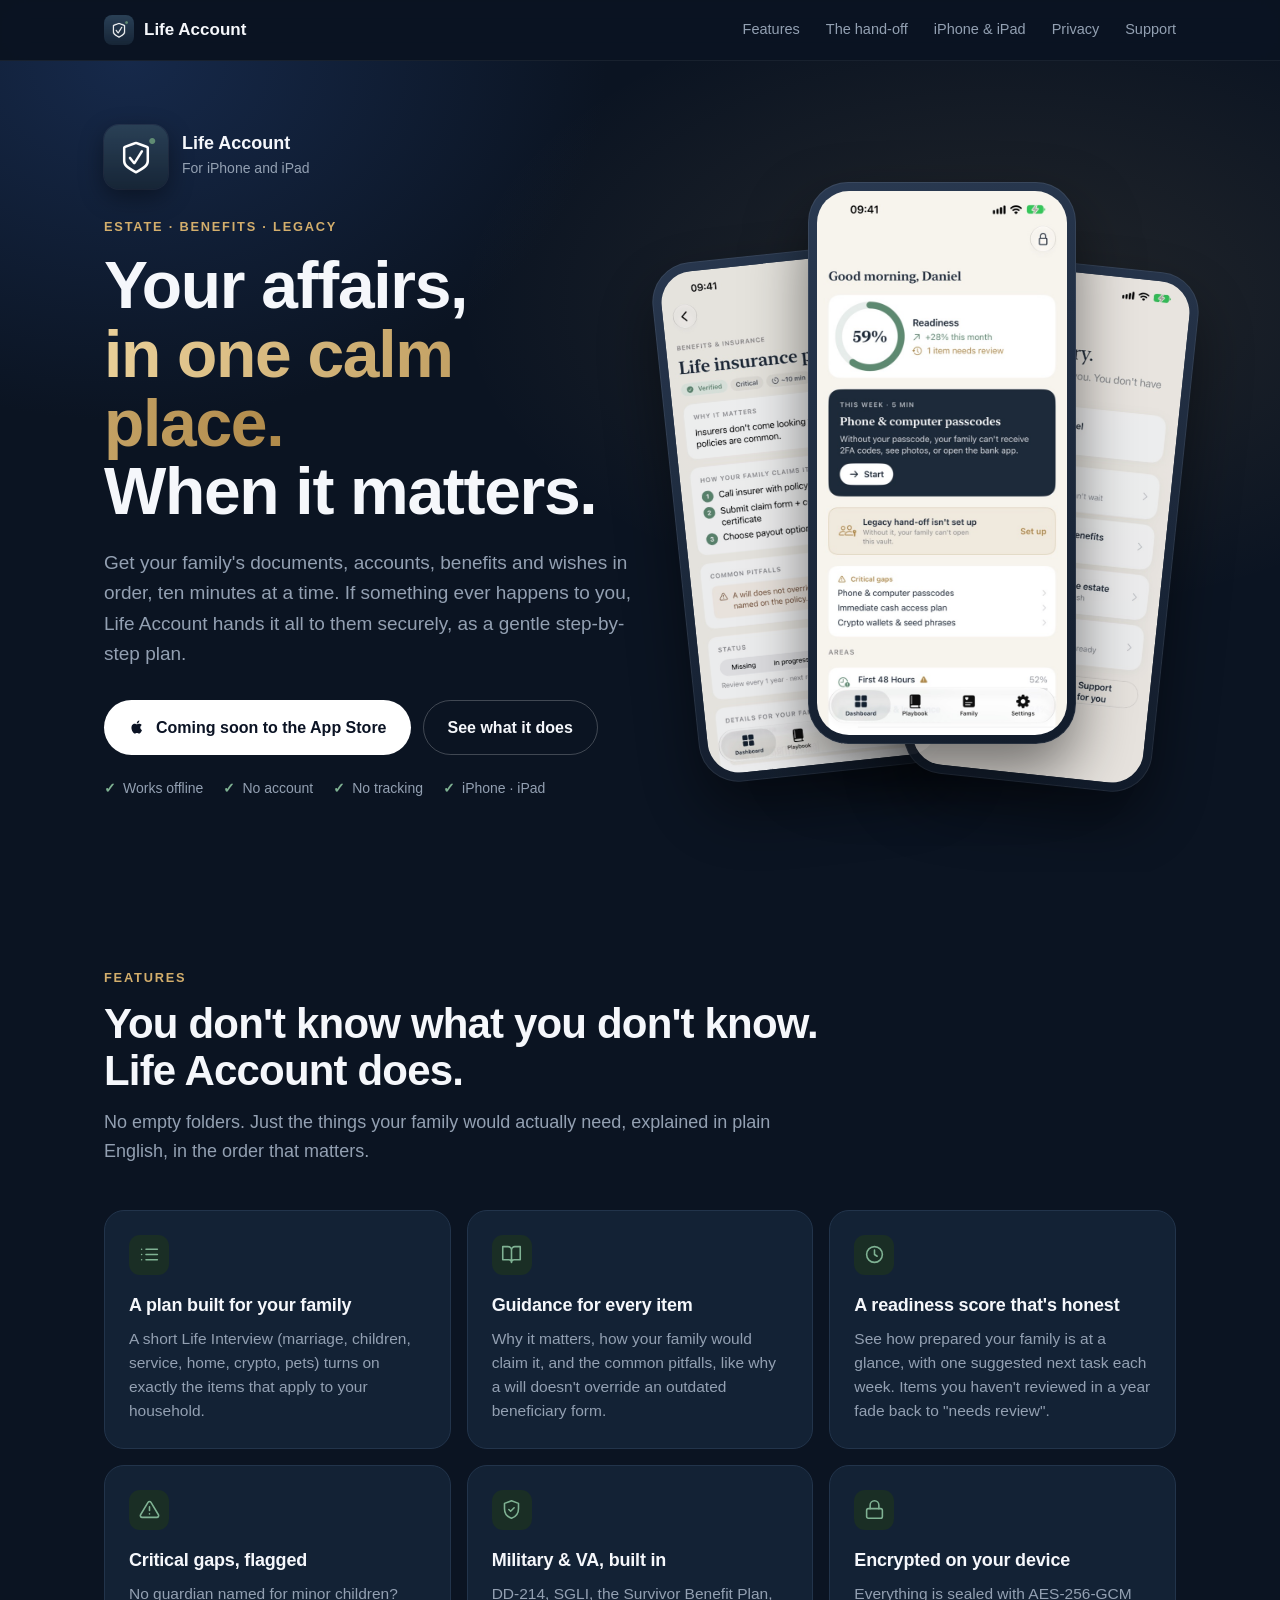
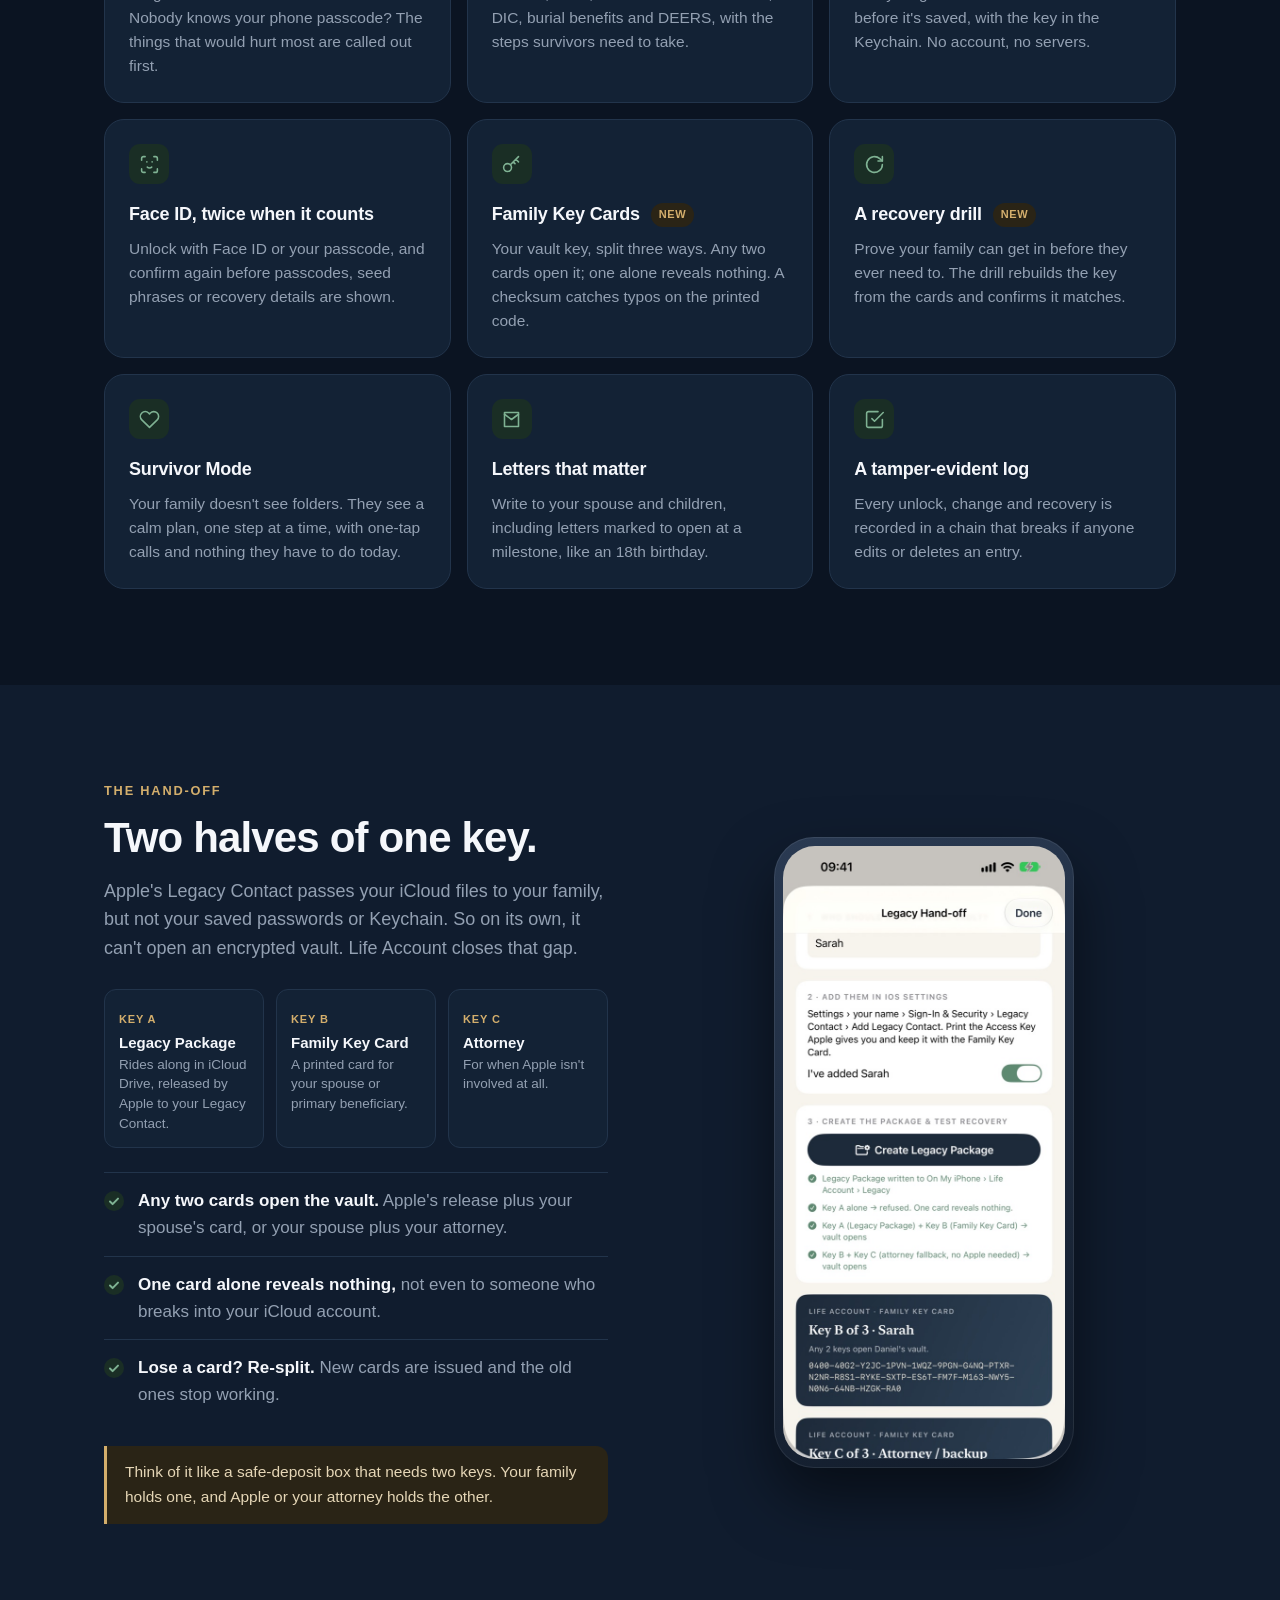
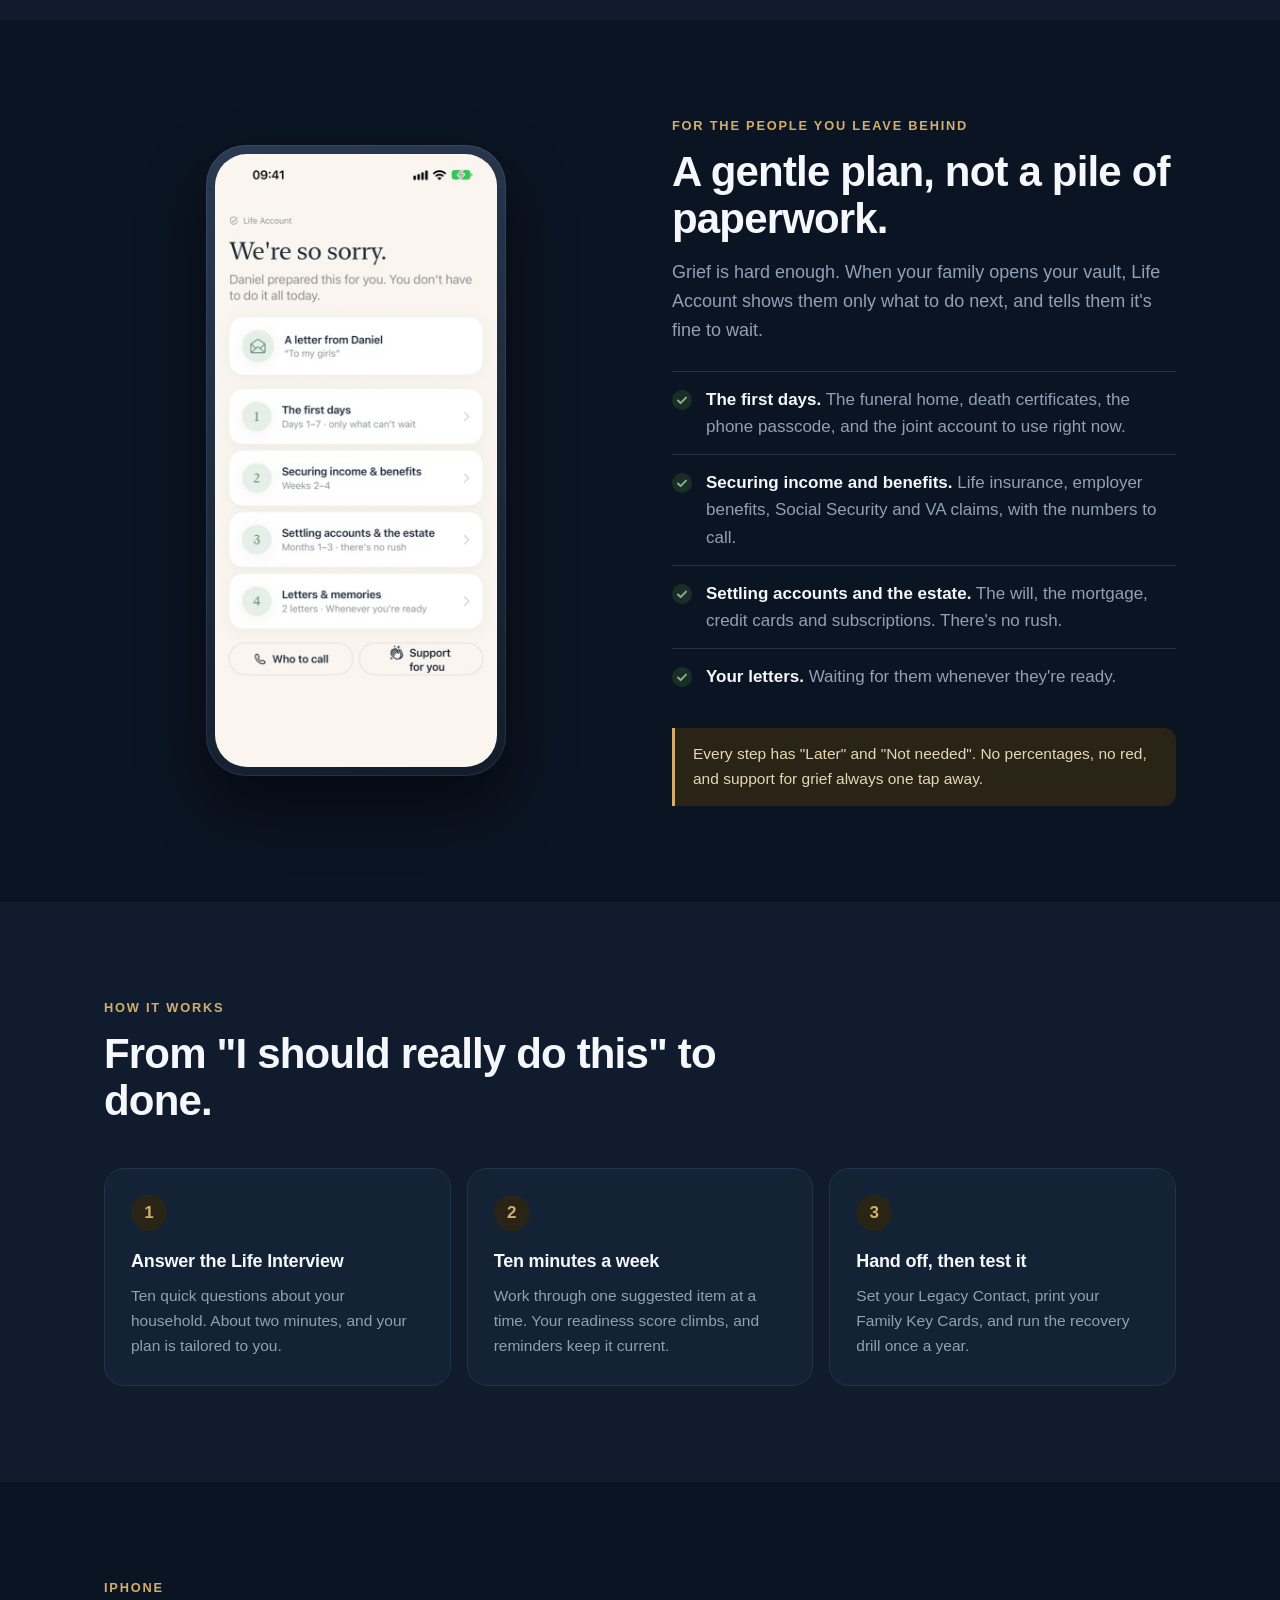
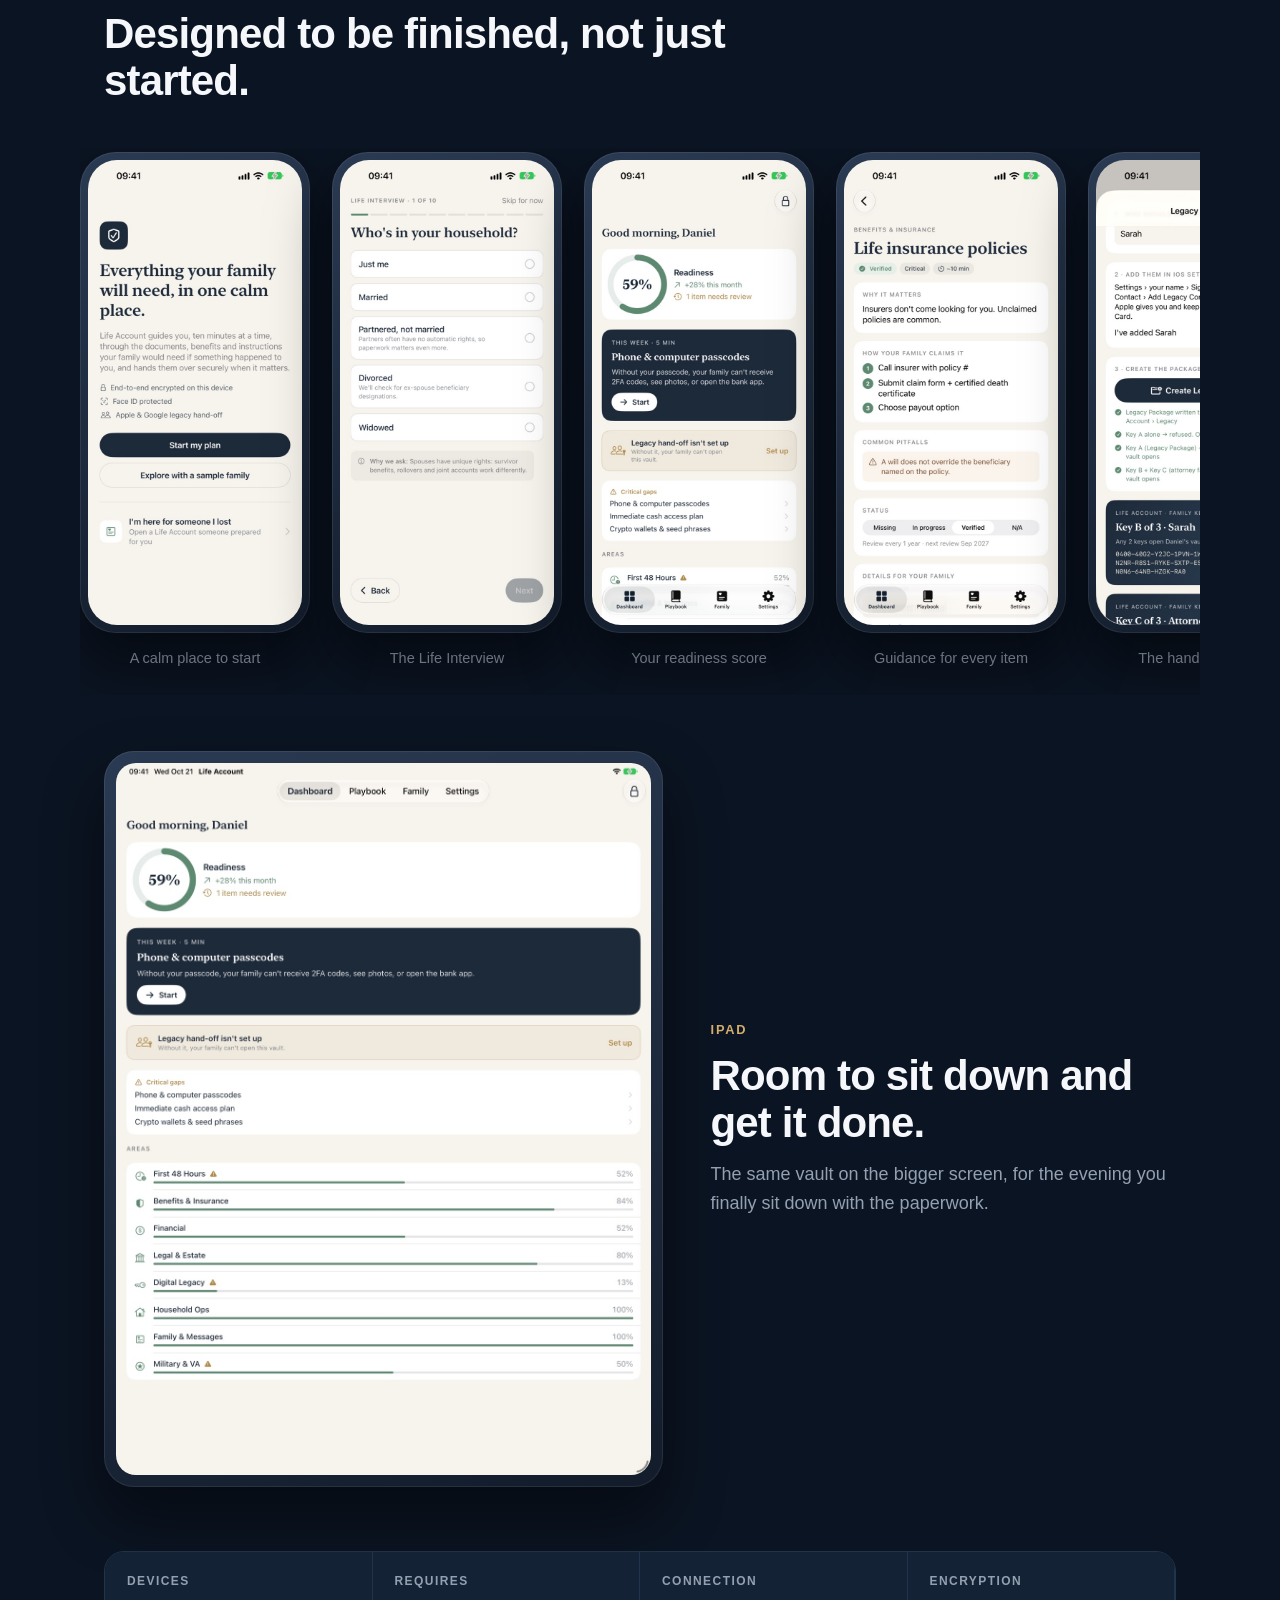
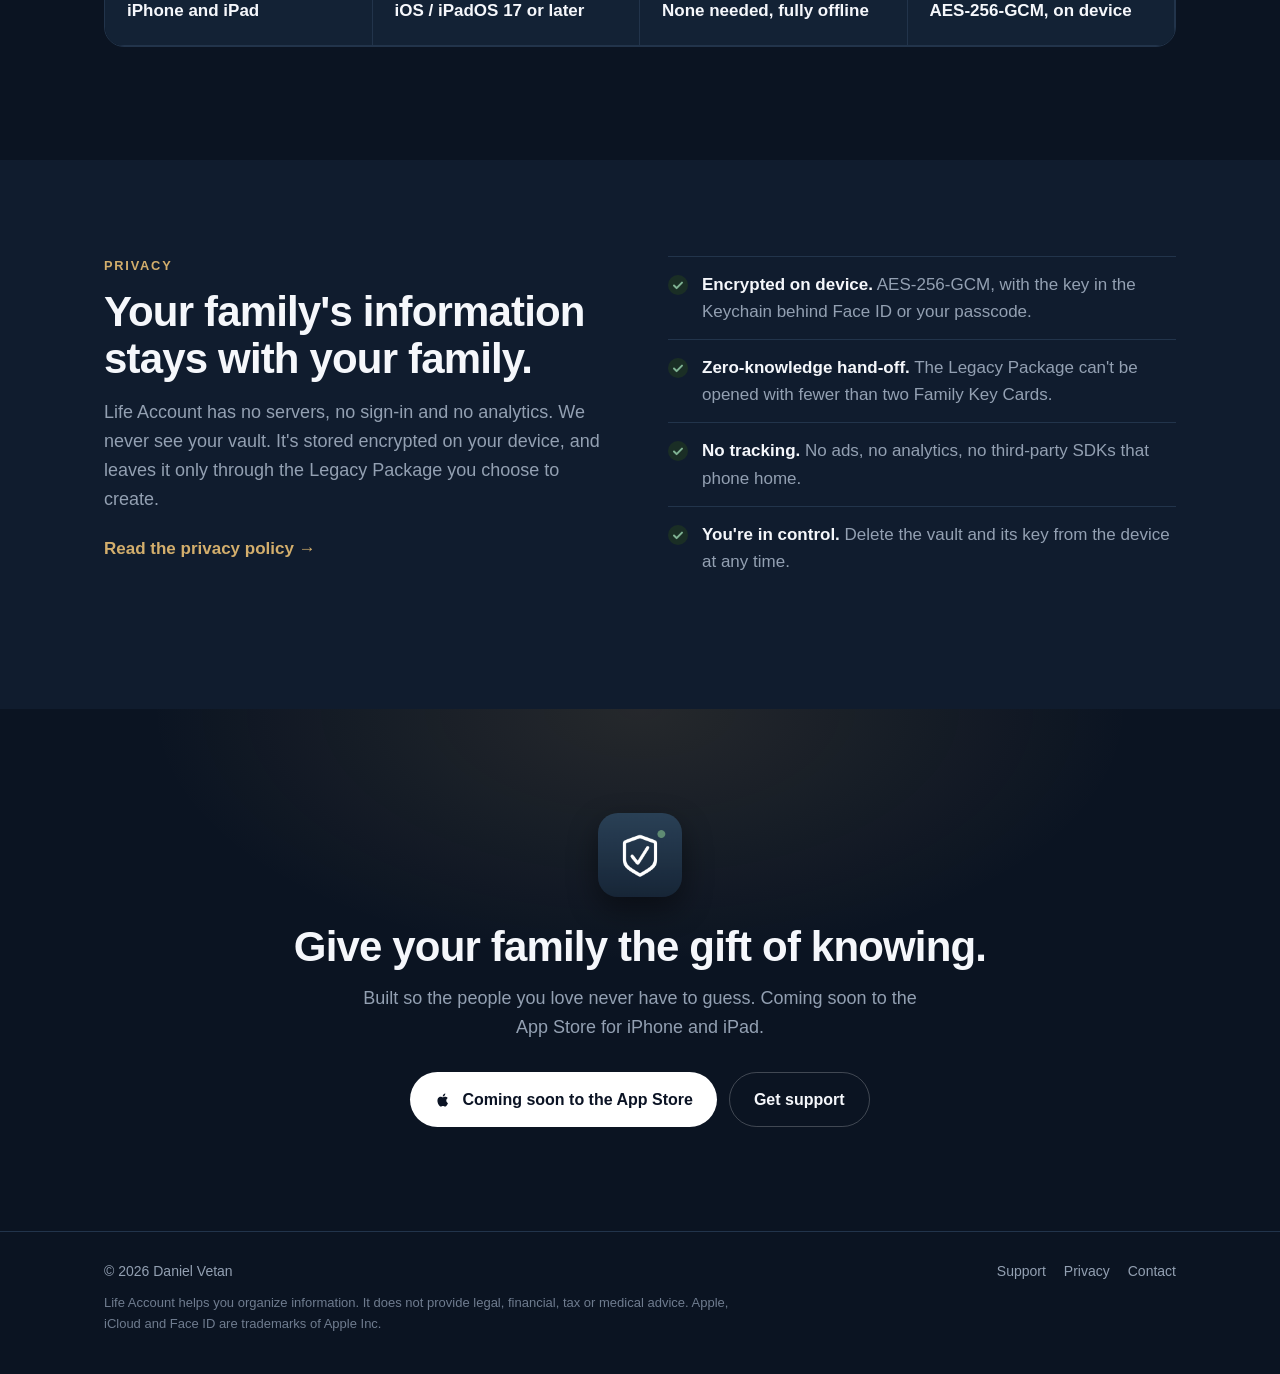
==== marketing.html @ 5db92370 "Add marketing page Co-Authored-By: Claude Opus 5.5 <noreply@anthropic.com>" ====
<!doctype html>
<html lang="en">
<head>
<meta charset="utf-8">
<meta name="viewport" content="width=device-width, initial-scale=1, viewport-fit=cover">
<title>Life Account — Everything your family will need, in one calm place</title>
<meta name="description" content="An encrypted family vault and guided planner for iPhone and iPad. Get your affairs in order ten minutes at a time, and hand them to your family securely if they ever need them.">
<meta property="og:title" content="Life Account — Everything your family will need, in one calm place">
<meta property="og:description" content="An encrypted family vault and guided planner. No account, no servers, no tracking.">
<meta property="og:image" content="https://danielvetan.github.io/life-account-site/images/icon-512.png">
<meta name="theme-color" content="#0b1422">
<link rel="icon" href="images/favicon.png">
<link rel="apple-touch-icon" href="images/apple-touch-icon.png">
<style>
:root {
  --bg: #0b1422; --bg-2: #101c2e; --card: #132235; --card-2: #182a40; --line: #22344b;
  --text: #dfe5ee; --muted: #93a0b2; --white: #f5f7fb;
  --brass: #d3ae6c; --brass-2: #b08a4a; --brass-wash: #2a2416;
  --sage: #7fb293; --sage-wash: #1a2e25;
  --radius: 20px; --radius-sm: 12px; --max: 1120px;
  --display: -apple-system, BlinkMacSystemFont, "SF Pro Display", "Segoe UI", Roboto, sans-serif;
  --body: -apple-system, BlinkMacSystemFont, "SF Pro Text", "Segoe UI", Roboto, sans-serif;
  --serif: "New York", "Iowan Old Style", Georgia, serif;
  color-scheme: dark;
}
* { box-sizing: border-box; }
html { scroll-behavior: smooth; scroll-padding-top: 72px; }
body { margin: 0; background: var(--bg); color: var(--text); font: 17px/1.6 var(--body); -webkit-font-smoothing: antialiased; }
img { display: block; max-width: 100%; }
a { color: inherit; }
.wrap { max-width: var(--max); margin: 0 auto; padding: 0 24px; }
h1, h2, h3 { font-family: var(--display); color: var(--white); margin: 0; letter-spacing: -0.02em; }
h2 { font-size: clamp(30px, 4.2vw, 42px); line-height: 1.12; font-weight: 720; }
h3 { font-size: 18px; font-weight: 650; letter-spacing: -0.01em; }
p { margin: 0; }
.eyebrow { font-size: 12.8px; font-weight: 650; letter-spacing: .14em; text-transform: uppercase; color: var(--brass); }
.accent { background: linear-gradient(90deg, #e9cf98, var(--brass-2)); -webkit-background-clip: text; background-clip: text; color: transparent; }
.lede { font-size: 19px; color: var(--muted); max-width: 560px; }
.badge { display: inline-block; font-size: 11px; font-weight: 700; letter-spacing: .06em; padding: 3px 8px; border-radius: 999px; background: var(--brass-wash); color: var(--brass); vertical-align: 2px; margin-left: 6px; }

/* Nav */
nav.top { position: sticky; top: 0; z-index: 20; background: rgba(11, 20, 34, .82); backdrop-filter: saturate(160%) blur(14px); -webkit-backdrop-filter: saturate(160%) blur(14px); border-bottom: 1px solid rgba(255,255,255,.06); }
nav.top .wrap { display: flex; align-items: center; justify-content: space-between; height: 60px; }
.brand { display: flex; align-items: center; gap: 10px; text-decoration: none; color: var(--white); font: 650 17px var(--display); }
.brand img { width: 30px; height: 30px; border-radius: 8px; }
.links { display: flex; gap: 26px; font-size: 14.5px; }
.links a { text-decoration: none; color: var(--muted); }
.links a:hover { color: var(--white); }
@media (max-width: 760px) { .links { display: none; } }

/* Hero */
.hero { position: relative; overflow: hidden; background: radial-gradient(900px 520px at 78% 30%, rgba(211,174,108,.12), transparent 60%), radial-gradient(800px 600px at 10% 0%, #16294a 0%, transparent 60%), var(--bg); }
.hero .wrap { display: grid; grid-template-columns: 1.05fr 1fr; gap: 24px; align-items: center; padding-top: 64px; padding-bottom: 72px; }
.appcard { display: flex; align-items: center; gap: 14px; margin-bottom: 28px; }
.appcard img { width: 64px; height: 64px; border-radius: 15px; box-shadow: 0 8px 24px rgba(0,0,0,.4), 0 0 0 1px rgba(255,255,255,.08); }
.appcard strong { display: block; color: var(--white); font: 650 18px var(--display); }
.appcard span { color: var(--muted); font-size: 14px; }
.hero h1 { font-size: clamp(42px, 6.4vw, 66px); line-height: 1.04; font-weight: 750; margin: 14px 0 22px; }
.hero .lede { margin-bottom: 30px; }
.ctas { display: flex; gap: 12px; flex-wrap: wrap; }
.btn { display: inline-flex; align-items: center; gap: 10px; padding: 14px 24px; border-radius: 999px; font-weight: 620; font-size: 16px; text-decoration: none; transition: transform .15s, background .2s; }
.btn:active { transform: scale(.98); }
.btn-primary { background: #fff; color: #0b1324; }
.btn-ghost { border: 1px solid rgba(255,255,255,.22); color: var(--white); }
.btn-ghost:hover { background: rgba(255,255,255,.06); }
.btn svg { width: 18px; height: 18px; }
.chips { display: flex; flex-wrap: wrap; gap: 8px 20px; margin-top: 22px; font-size: 14px; color: var(--muted); }
.chips span::before { content: "✓"; color: var(--sage); margin-right: 7px; font-weight: 700; }

/* Phones */
.phones { position: relative; height: 560px; }
.phone { position: absolute; width: 250px; border-radius: 40px; padding: 9px; background: linear-gradient(160deg, #2a3a52, #121c2b); box-shadow: 0 30px 60px rgba(0,0,0,.5), inset 0 0 0 1px rgba(255,255,255,.08); }
.phone img { border-radius: 32px; width: 100%; }
.phone.p1 { left: 2%; top: 70px; transform: rotate(-6deg); opacity: .92; }
.phone.p2 { left: 28%; top: 0; z-index: 2; width: 268px; }
.phone.p3 { right: 0; top: 80px; transform: rotate(6deg); opacity: .92; }
@media (max-width: 900px) {
  .hero .wrap { grid-template-columns: 1fr; padding-top: 40px; }
  .phones { height: 470px; margin-top: 8px; }
  .phone { width: 200px; } .phone.p2 { width: 220px; left: calc(50% - 110px); }
  .phone.p1 { left: calc(50% - 250px); } .phone.p3 { right: calc(50% - 250px); }
}
@media (max-width: 520px) { .phone.p1, .phone.p3 { display: none; } .phones { height: 480px; } }

/* Sections */
section.block { padding: 96px 0; }
section.alt { background: var(--bg-2); }
.head { max-width: 720px; margin-bottom: 44px; }
.head h2 { margin: 12px 0 14px; }
.head p { color: var(--muted); font-size: 18px; }

.grid { display: grid; grid-template-columns: repeat(3, 1fr); gap: 16px; }
@media (max-width: 900px) { .grid { grid-template-columns: repeat(2, 1fr); } }
@media (max-width: 600px) { .grid { grid-template-columns: 1fr; } }
.card { background: var(--card); border: 1px solid var(--line); border-radius: var(--radius); padding: 24px; }
.card .ico { width: 40px; height: 40px; border-radius: 11px; display: grid; place-items: center; background: var(--sage-wash); color: var(--sage); margin-bottom: 16px; }
.card .ico svg { width: 21px; height: 21px; }
.card h3 { margin-bottom: 8px; }
.card p { color: var(--muted); font-size: 15.5px; line-height: 1.55; }

/* Split feature */
.split { display: grid; grid-template-columns: 1fr 1fr; gap: 64px; align-items: center; }
.split.rev .visual { order: -1; }
@media (max-width: 900px) { .split { grid-template-columns: 1fr; gap: 40px; } .split.rev .visual { order: 0; } }
.split h2 { margin: 12px 0 16px; }
.split > div > p.lead { color: var(--muted); font-size: 18px; margin-bottom: 26px; }
.points { list-style: none; padding: 0; margin: 0 0 24px; }
.points li { padding: 14px 0 14px 34px; border-top: 1px solid var(--line); position: relative; color: var(--muted); }
.points li::before { content: ""; position: absolute; left: 0; top: 18px; width: 20px; height: 20px; border-radius: 50%; background: var(--sage-wash) url("data:image/svg+xml,%3Csvg xmlns='http://www.w3.org/2000/svg' viewBox='0 0 20 20'%3E%3Cpath d='M6 10.5l2.6 2.6L14 7.6' fill='none' stroke='%237fb293' stroke-width='2' stroke-linecap='round' stroke-linejoin='round'/%3E%3C/svg%3E") center/20px no-repeat; }
.points strong { color: var(--white); font-weight: 600; }
.note { border-left: 3px solid var(--brass); background: var(--brass-wash); padding: 14px 18px; border-radius: 0 var(--radius-sm) var(--radius-sm) 0; font-size: 15.5px; color: #e5d6b6; }
.visual { display: flex; justify-content: center; }
.visual .phone { position: relative; width: 300px; transform: none; opacity: 1; }

/* Keys diagram */
.keys { display: grid; grid-template-columns: repeat(3, 1fr); gap: 12px; margin: 0 0 24px; }
@media (max-width: 520px) { .keys { grid-template-columns: 1fr; } }
.key { background: var(--card); border: 1px solid var(--line); border-radius: var(--radius-sm); padding: 14px; }
.key b { display: block; color: var(--white); font: 650 15px var(--display); margin-bottom: 4px; }
.key span { color: var(--muted); font-size: 13.5px; line-height: 1.45; display: block; }
.key .tag { display: inline-block; font-size: 11px; font-weight: 700; letter-spacing: .08em; color: var(--brass); margin-bottom: 6px; }

/* Steps */
.steps { display: grid; grid-template-columns: repeat(3, 1fr); gap: 16px; counter-reset: s; }
@media (max-width: 800px) { .steps { grid-template-columns: 1fr; } }
.step { counter-increment: s; background: var(--card); border: 1px solid var(--line); border-radius: var(--radius); padding: 26px; }
.step::before { content: counter(s); display: grid; place-items: center; width: 36px; height: 36px; border-radius: 50%; background: var(--brass-wash); color: var(--brass); font: 700 17px var(--display); margin-bottom: 16px; }
.step p { color: var(--muted); font-size: 15.5px; margin-top: 8px; }

/* Gallery */
.gallery { display: flex; gap: 22px; overflow-x: auto; padding: 4px 24px 24px; scroll-snap-type: x mandatory; max-width: var(--max); margin: 0 auto; }
.gallery figure { margin: 0; flex: 0 0 230px; scroll-snap-align: start; }
.gallery .phone { position: relative; width: 100%; transform: none; opacity: 1; border-radius: 36px; padding: 8px; }
.gallery .phone img { border-radius: 29px; }
.gallery figcaption { text-align: center; margin-top: 14px; font-size: 14.5px; color: var(--muted); }
.ipad { margin-top: 56px; display: grid; grid-template-columns: 1.2fr 1fr; gap: 48px; align-items: center; }
@media (max-width: 900px) { .ipad { grid-template-columns: 1fr; } }
.tablet { border-radius: 30px; padding: 12px; background: linear-gradient(160deg, #2a3a52, #121c2b); box-shadow: 0 30px 60px rgba(0,0,0,.45), inset 0 0 0 1px rgba(255,255,255,.08); }
.tablet img { border-radius: 20px; }

/* Specs */
.specs { display: grid; grid-template-columns: repeat(4, 1fr); border: 1px solid var(--line); border-radius: var(--radius); overflow: hidden; margin-top: 64px; }
@media (max-width: 800px) { .specs { grid-template-columns: 1fr 1fr; } }
.specs div { padding: 20px 22px; background: var(--card); border-right: 1px solid var(--line); border-bottom: 1px solid var(--line); }
.specs dt { font-size: 12px; font-weight: 650; letter-spacing: .12em; text-transform: uppercase; color: var(--muted); margin-bottom: 6px; }
.specs dd { margin: 0; color: var(--white); font-weight: 560; }

/* Privacy */
.privacy { display: grid; grid-template-columns: 1fr 1fr; gap: 56px; align-items: start; }
@media (max-width: 900px) { .privacy { grid-template-columns: 1fr; gap: 28px; } }
.privacy .points li { color: var(--muted); }
.textlink { color: var(--brass); text-decoration: none; font-weight: 600; }
.textlink:hover { text-decoration: underline; }

/* Final CTA */
.final { text-align: center; padding: 104px 0; background: radial-gradient(700px 360px at 50% 0%, rgba(211,174,108,.13), transparent 70%), var(--bg); }
.final img { width: 84px; height: 84px; border-radius: 20px; margin: 0 auto 26px; box-shadow: 0 12px 30px rgba(0,0,0,.45); }
.final h2 { margin-bottom: 14px; }
.final p { color: var(--muted); font-size: 18px; max-width: 560px; margin: 0 auto 30px; }
.final .ctas { justify-content: center; }
footer { border-top: 1px solid var(--line); padding: 28px 0 40px; color: var(--muted); font-size: 14px; }
footer .wrap { display: flex; justify-content: space-between; gap: 16px; flex-wrap: wrap; }
footer a { color: var(--muted); text-decoration: none; margin-left: 18px; }
footer a:hover { color: var(--white); }
.disclaimer { font-size: 13px; color: #6f7c8f; margin-top: 10px; max-width: 640px; }
</style>
</head>
<body>

<nav class="top" aria-label="Main">
  <div class="wrap">
    <a class="brand" href="#top"><img src="images/apple-touch-icon.png" alt="">Life Account</a>
    <div class="links">
      <a href="#features">Features</a>
      <a href="#handoff">The hand-off</a>
      <a href="#screens">iPhone &amp; iPad</a>
      <a href="#privacy">Privacy</a>
      <a href="index.html">Support</a>
    </div>
  </div>
</nav>

<header class="hero" id="top">
  <div class="wrap">
    <div>
      <div class="appcard">
        <img src="images/icon-512.png" alt="Life Account app icon">
        <div><strong>Life Account</strong><span>For iPhone and iPad</span></div>
      </div>
      <div class="eyebrow">Estate · Benefits · Legacy</div>
      <h1>Your affairs,<br><span class="accent">in one calm place.</span><br>When it matters.</h1>
      <p class="lede">Get your family's documents, accounts, benefits and wishes in order, ten minutes at a time. If something ever happens to you, Life Account hands it all to them securely, as a gentle step-by-step plan.</p>
      <div class="ctas">
        <a class="btn btn-primary" href="#final"><svg viewBox="0 0 24 24" fill="currentColor" aria-hidden="true"><path d="M16.37 12.6c-.02-2.2 1.8-3.26 1.88-3.31-1.03-1.5-2.62-1.7-3.18-1.73-1.35-.14-2.64.8-3.33.8-.69 0-1.74-.78-2.87-.76-1.47.02-2.83.86-3.59 2.18-1.53 2.66-.39 6.6 1.1 8.75.73 1.05 1.6 2.24 2.73 2.2 1.1-.05 1.51-.71 2.84-.71 1.32 0 1.7.71 2.86.69 1.18-.02 1.93-1.07 2.65-2.13.83-1.22 1.18-2.4 1.2-2.46-.03-.01-2.3-.88-2.3-3.52zM14.2 6.13c.6-.73 1.01-1.75.9-2.76-.87.04-1.92.58-2.54 1.31-.56.65-1.05 1.68-.92 2.67.97.08 1.96-.49 2.56-1.22z"/></svg>Coming soon to the App Store</a>
        <a class="btn btn-ghost" href="#features">See what it does</a>
      </div>
      <div class="chips"><span>Works offline</span><span>No account</span><span>No tracking</span><span>iPhone · iPad</span></div>
    </div>
    <div class="phones" aria-hidden="true">
      <div class="phone p1"><img src="images/04-detail.jpg" alt=""></div>
      <div class="phone p2"><img src="images/03-dashboard.jpg" alt=""></div>
      <div class="phone p3"><img src="images/06-recovery.jpg" alt=""></div>
    </div>
  </div>
</header>

<section class="block" id="features">
  <div class="wrap">
    <div class="head">
      <div class="eyebrow">Features</div>
      <h2>You don't know what you don't know. Life Account does.</h2>
      <p>No empty folders. Just the things your family would actually need, explained in plain English, in the order that matters.</p>
    </div>
    <div class="grid">
      <div class="card"><div class="ico"><svg viewBox="0 0 24 24" fill="none" stroke="currentColor" stroke-width="1.8" stroke-linecap="round" stroke-linejoin="round"><path d="M8 6h13M8 12h13M8 18h13M3 6h.01M3 12h.01M3 18h.01"/></svg></div>
        <h3>A plan built for your family</h3><p>A short Life Interview (marriage, children, service, home, crypto, pets) turns on exactly the items that apply to your household.</p></div>
      <div class="card"><div class="ico"><svg viewBox="0 0 24 24" fill="none" stroke="currentColor" stroke-width="1.8" stroke-linecap="round" stroke-linejoin="round"><path d="M2 3h6a4 4 0 0 1 4 4v14a3 3 0 0 0-3-3H2zM22 3h-6a4 4 0 0 0-4 4v14a3 3 0 0 1 3-3h7z"/></svg></div>
        <h3>Guidance for every item</h3><p>Why it matters, how your family would claim it, and the common pitfalls, like why a will doesn't override an outdated beneficiary form.</p></div>
      <div class="card"><div class="ico"><svg viewBox="0 0 24 24" fill="none" stroke="currentColor" stroke-width="1.8" stroke-linecap="round" stroke-linejoin="round"><circle cx="12" cy="12" r="9"/><path d="M12 7v5l3 2"/></svg></div>
        <h3>A readiness score that's honest</h3><p>See how prepared your family is at a glance, with one suggested next task each week. Items you haven't reviewed in a year fade back to "needs review".</p></div>
      <div class="card"><div class="ico"><svg viewBox="0 0 24 24" fill="none" stroke="currentColor" stroke-width="1.8" stroke-linecap="round" stroke-linejoin="round"><path d="M10.3 3.9 1.8 18a2 2 0 0 0 1.7 3h17a2 2 0 0 0 1.7-3L13.7 3.9a2 2 0 0 0-3.4 0zM12 9v4M12 17h.01"/></svg></div>
        <h3>Critical gaps, flagged</h3><p>No guardian named for minor children? Nobody knows your phone passcode? The things that would hurt most are called out first.</p></div>
      <div class="card"><div class="ico"><svg viewBox="0 0 24 24" fill="none" stroke="currentColor" stroke-width="1.8" stroke-linecap="round" stroke-linejoin="round"><path d="M12 2 4 5v6c0 5 3.4 9.3 8 11 4.6-1.7 8-6 8-11V5z"/><path d="m9 12 2 2 4-4"/></svg></div>
        <h3>Military &amp; VA, built in</h3><p>DD-214, SGLI, the Survivor Benefit Plan, DIC, burial benefits and DEERS, with the steps survivors need to take.</p></div>
      <div class="card"><div class="ico"><svg viewBox="0 0 24 24" fill="none" stroke="currentColor" stroke-width="1.8" stroke-linecap="round" stroke-linejoin="round"><rect x="3" y="11" width="18" height="11" rx="2"/><path d="M7 11V7a5 5 0 0 1 10 0v4"/></svg></div>
        <h3>Encrypted on your device</h3><p>Everything is sealed with AES-256-GCM before it's saved, with the key in the Keychain. No account, no servers.</p></div>
      <div class="card"><div class="ico"><svg viewBox="0 0 24 24" fill="none" stroke="currentColor" stroke-width="1.8" stroke-linecap="round" stroke-linejoin="round"><path d="M7 3H5a2 2 0 0 0-2 2v2M17 3h2a2 2 0 0 1 2 2v2M7 21H5a2 2 0 0 1-2-2v-2M17 21h2a2 2 0 0 0 2-2v-2M9 9h.01M15 9h.01M9.5 15a3.5 3.5 0 0 0 5 0"/></svg></div>
        <h3>Face ID, twice when it counts</h3><p>Unlock with Face ID or your passcode, and confirm again before passcodes, seed phrases or recovery details are shown.</p></div>
      <div class="card"><div class="ico"><svg viewBox="0 0 24 24" fill="none" stroke="currentColor" stroke-width="1.8" stroke-linecap="round" stroke-linejoin="round"><circle cx="7.5" cy="15.5" r="4.5"/><path d="m10.7 12.3 9.3-9.3M17 6l3 3M14 9l2 2"/></svg></div>
        <h3>Family Key Cards <span class="badge">NEW</span></h3><p>Your vault key, split three ways. Any two cards open it; one alone reveals nothing. A checksum catches typos on the printed code.</p></div>
      <div class="card"><div class="ico"><svg viewBox="0 0 24 24" fill="none" stroke="currentColor" stroke-width="1.8" stroke-linecap="round" stroke-linejoin="round"><path d="M21 12a9 9 0 1 1-3-6.7L21 8"/><path d="M21 3v5h-5"/></svg></div>
        <h3>A recovery drill <span class="badge">NEW</span></h3><p>Prove your family can get in before they ever need to. The drill rebuilds the key from the cards and confirms it matches.</p></div>
      <div class="card"><div class="ico"><svg viewBox="0 0 24 24" fill="none" stroke="currentColor" stroke-width="1.8" stroke-linecap="round" stroke-linejoin="round"><path d="M20.8 4.6a5.5 5.5 0 0 0-7.8 0L12 5.7l-1-1.1a5.5 5.5 0 0 0-7.8 7.8L12 21l8.8-8.6a5.5 5.5 0 0 0 0-7.8z"/></svg></div>
        <h3>Survivor Mode</h3><p>Your family doesn't see folders. They see a calm plan, one step at a time, with one-tap calls and nothing they have to do today.</p></div>
      <div class="card"><div class="ico"><svg viewBox="0 0 24 24" fill="none" stroke="currentColor" stroke-width="1.8" stroke-linecap="round" stroke-linejoin="round"><path d="M4 4h16v16H4z"/><path d="m4 6 8 6 8-6"/></svg></div>
        <h3>Letters that matter</h3><p>Write to your spouse and children, including letters marked to open at a milestone, like an 18th birthday.</p></div>
      <div class="card"><div class="ico"><svg viewBox="0 0 24 24" fill="none" stroke="currentColor" stroke-width="1.8" stroke-linecap="round" stroke-linejoin="round"><path d="M9 11l3 3L22 4"/><path d="M21 12v7a2 2 0 0 1-2 2H5a2 2 0 0 1-2-2V5a2 2 0 0 1 2-2h11"/></svg></div>
        <h3>A tamper-evident log</h3><p>Every unlock, change and recovery is recorded in a chain that breaks if anyone edits or deletes an entry.</p></div>
    </div>
  </div>
</section>

<section class="block alt" id="handoff">
  <div class="wrap split">
    <div>
      <div class="eyebrow">The hand-off</div>
      <h2>Two halves of one key.</h2>
      <p class="lead">Apple's Legacy Contact passes your iCloud files to your family, but not your saved passwords or Keychain. So on its own, it can't open an encrypted vault. Life Account closes that gap.</p>
      <div class="keys">
        <div class="key"><span class="tag">KEY A</span><b>Legacy Package</b><span>Rides along in iCloud Drive, released by Apple to your Legacy Contact.</span></div>
        <div class="key"><span class="tag">KEY B</span><b>Family Key Card</b><span>A printed card for your spouse or primary beneficiary.</span></div>
        <div class="key"><span class="tag">KEY C</span><b>Attorney</b><span>For when Apple isn't involved at all.</span></div>
      </div>
      <ul class="points">
        <li><strong>Any two cards open the vault.</strong> Apple's release plus your spouse's card, or your spouse plus your attorney.</li>
        <li><strong>One card alone reveals nothing,</strong> not even to someone who breaks into your iCloud account.</li>
        <li><strong>Lose a card? Re-split.</strong> New cards are issued and the old ones stop working.</li>
      </ul>
      <p class="note">Think of it like a safe-deposit box that needs two keys. Your family holds one, and Apple or your attorney holds the other.</p>
    </div>
    <div class="visual"><div class="phone"><img src="images/05-legacy.jpg" alt="Legacy hand-off screen showing a passed recovery drill and Family Key Cards"></div></div>
  </div>
</section>

<section class="block">
  <div class="wrap split rev">
    <div>
      <div class="eyebrow">For the people you leave behind</div>
      <h2>A gentle plan, not a pile of paperwork.</h2>
      <p class="lead">Grief is hard enough. When your family opens your vault, Life Account shows them only what to do next, and tells them it's fine to wait.</p>
      <ul class="points">
        <li><strong>The first days.</strong> The funeral home, death certificates, the phone passcode, and the joint account to use right now.</li>
        <li><strong>Securing income and benefits.</strong> Life insurance, employer benefits, Social Security and VA claims, with the numbers to call.</li>
        <li><strong>Settling accounts and the estate.</strong> The will, the mortgage, credit cards and subscriptions. There's no rush.</li>
        <li><strong>Your letters.</strong> Waiting for them whenever they're ready.</li>
      </ul>
      <p class="note">Every step has "Later" and "Not needed". No percentages, no red, and support for grief always one tap away.</p>
    </div>
    <div class="visual"><div class="phone"><img src="images/06-recovery.jpg" alt="Survivor Mode home: We're so sorry. Daniel prepared this for you."></div></div>
  </div>
</section>

<section class="block alt">
  <div class="wrap">
    <div class="head">
      <div class="eyebrow">How it works</div>
      <h2>From "I should really do this" to done.</h2>
    </div>
    <div class="steps">
      <div class="step"><h3>Answer the Life Interview</h3><p>Ten quick questions about your household. About two minutes, and your plan is tailored to you.</p></div>
      <div class="step"><h3>Ten minutes a week</h3><p>Work through one suggested item at a time. Your readiness score climbs, and reminders keep it current.</p></div>
      <div class="step"><h3>Hand off, then test it</h3><p>Set your Legacy Contact, print your Family Key Cards, and run the recovery drill once a year.</p></div>
    </div>
  </div>
</section>

<section class="block" id="screens">
  <div class="wrap">
    <div class="head">
      <div class="eyebrow">iPhone</div>
      <h2>Designed to be finished, not just started.</h2>
    </div>
  </div>
  <div class="gallery">
    <figure><div class="phone"><img src="images/01-fresh.jpg" alt="Welcome screen" loading="lazy"></div><figcaption>A calm place to start</figcaption></figure>
    <figure><div class="phone"><img src="images/02-interview.jpg" alt="Life Interview question" loading="lazy"></div><figcaption>The Life Interview</figcaption></figure>
    <figure><div class="phone"><img src="images/03-dashboard.jpg" alt="Readiness dashboard" loading="lazy"></div><figcaption>Your readiness score</figcaption></figure>
    <figure><div class="phone"><img src="images/04-detail.jpg" alt="Playbook item with guidance" loading="lazy"></div><figcaption>Guidance for every item</figcaption></figure>
    <figure><div class="phone"><img src="images/05-legacy.jpg" alt="Legacy hand-off and recovery drill" loading="lazy"></div><figcaption>The hand-off, tested</figcaption></figure>
    <figure><div class="phone"><img src="images/06-recovery.jpg" alt="Survivor Mode" loading="lazy"></div><figcaption>What your family sees</figcaption></figure>
  </div>
  <div class="wrap">
    <div class="ipad">
      <div class="tablet"><img src="images/ipad-dashboard.jpg" alt="Life Account on iPad" loading="lazy"></div>
      <div>
        <div class="eyebrow">iPad</div>
        <h2 style="margin:12px 0 14px">Room to sit down and get it done.</h2>
        <p style="color:var(--muted);font-size:18px">The same vault on the bigger screen, for the evening you finally sit down with the paperwork.</p>
      </div>
    </div>
    <dl class="specs">
      <div><dt>Devices</dt><dd>iPhone and iPad</dd></div>
      <div><dt>Requires</dt><dd>iOS / iPadOS 17 or later</dd></div>
      <div><dt>Connection</dt><dd>None needed, fully offline</dd></div>
      <div><dt>Encryption</dt><dd>AES-256-GCM, on device</dd></div>
    </dl>
  </div>
</section>

<section class="block alt" id="privacy">
  <div class="wrap privacy">
    <div>
      <div class="eyebrow">Privacy</div>
      <h2 style="margin:12px 0 16px">Your family's information stays with your family.</h2>
      <p style="color:var(--muted);font-size:18px;margin-bottom:22px">Life Account has no servers, no sign-in and no analytics. We never see your vault. It's stored encrypted on your device, and leaves it only through the Legacy Package you choose to create.</p>
      <a class="textlink" href="privacy.html">Read the privacy policy →</a>
    </div>
    <ul class="points">
      <li><strong>Encrypted on device.</strong> AES-256-GCM, with the key in the Keychain behind Face ID or your passcode.</li>
      <li><strong>Zero-knowledge hand-off.</strong> The Legacy Package can't be opened with fewer than two Family Key Cards.</li>
      <li><strong>No tracking.</strong> No ads, no analytics, no third-party SDKs that phone home.</li>
      <li><strong>You're in control.</strong> Delete the vault and its key from the device at any time.</li>
    </ul>
  </div>
</section>

<section class="final" id="final">
  <div class="wrap">
    <img src="images/icon-512.png" alt="">
    <h2>Give your family the gift of knowing.</h2>
    <p>Built so the people you love never have to guess. Coming soon to the App Store for iPhone and iPad.</p>
    <div class="ctas">
      <span class="btn btn-primary"><svg viewBox="0 0 24 24" fill="currentColor" aria-hidden="true"><path d="M16.37 12.6c-.02-2.2 1.8-3.26 1.88-3.31-1.03-1.5-2.62-1.7-3.18-1.73-1.35-.14-2.64.8-3.33.8-.69 0-1.74-.78-2.87-.76-1.47.02-2.83.86-3.59 2.18-1.53 2.66-.39 6.6 1.1 8.75.73 1.05 1.6 2.24 2.73 2.2 1.1-.05 1.51-.71 2.84-.71 1.32 0 1.7.71 2.86.69 1.18-.02 1.93-1.07 2.65-2.13.83-1.22 1.18-2.4 1.2-2.46-.03-.01-2.3-.88-2.3-3.52zM14.2 6.13c.6-.73 1.01-1.75.9-2.76-.87.04-1.92.58-2.54 1.31-.56.65-1.05 1.68-.92 2.67.97.08 1.96-.49 2.56-1.22z"/></svg>Coming soon to the App Store</span>
      <a class="btn btn-ghost" href="index.html">Get support</a>
    </div>
  </div>
</section>

<footer>
  <div class="wrap">
    <div>© 2026 Daniel Vetan<p class="disclaimer">Life Account helps you organize information. It does not provide legal, financial, tax or medical advice. Apple, iCloud and Face ID are trademarks of Apple Inc.</p></div>
    <div><a href="index.html">Support</a><a href="privacy.html">Privacy</a><a href="mailto:danielvetan@gmail.com">Contact</a></div>
  </div>
</footer>
</body>
</html>
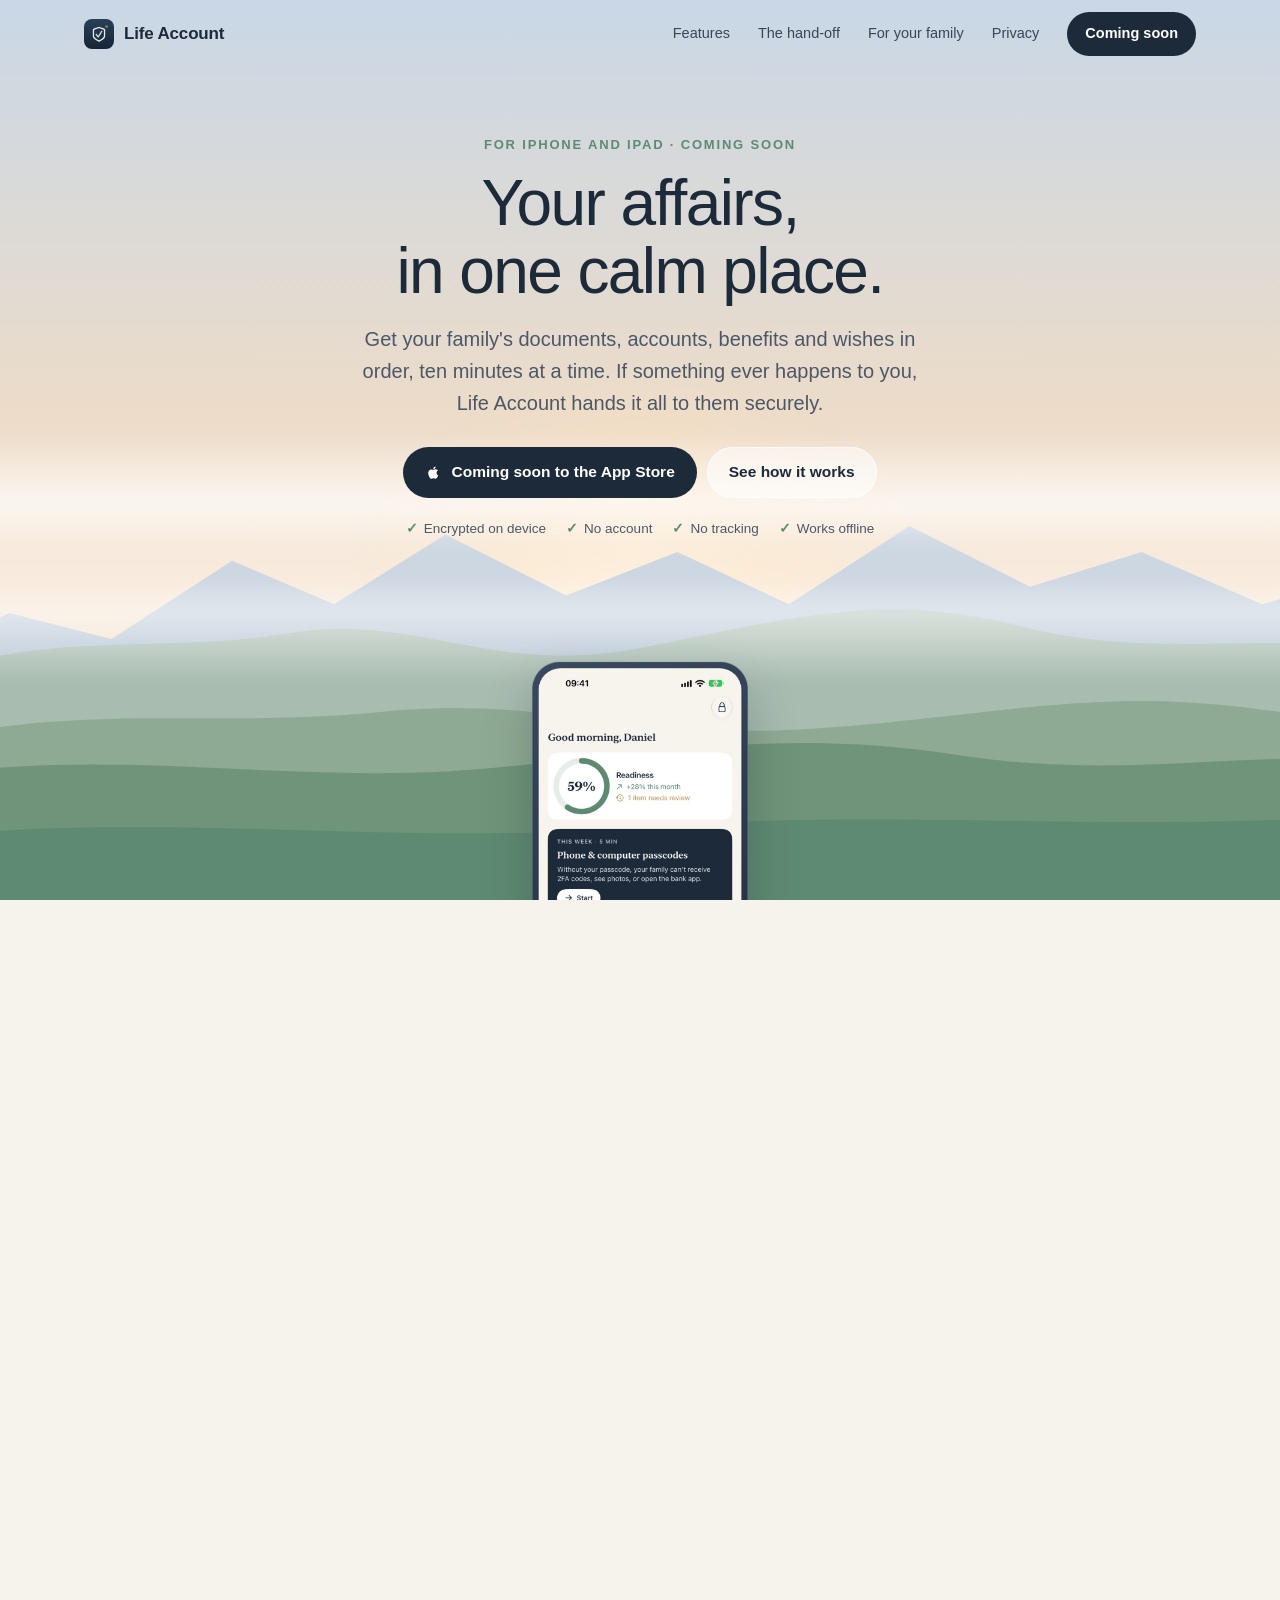
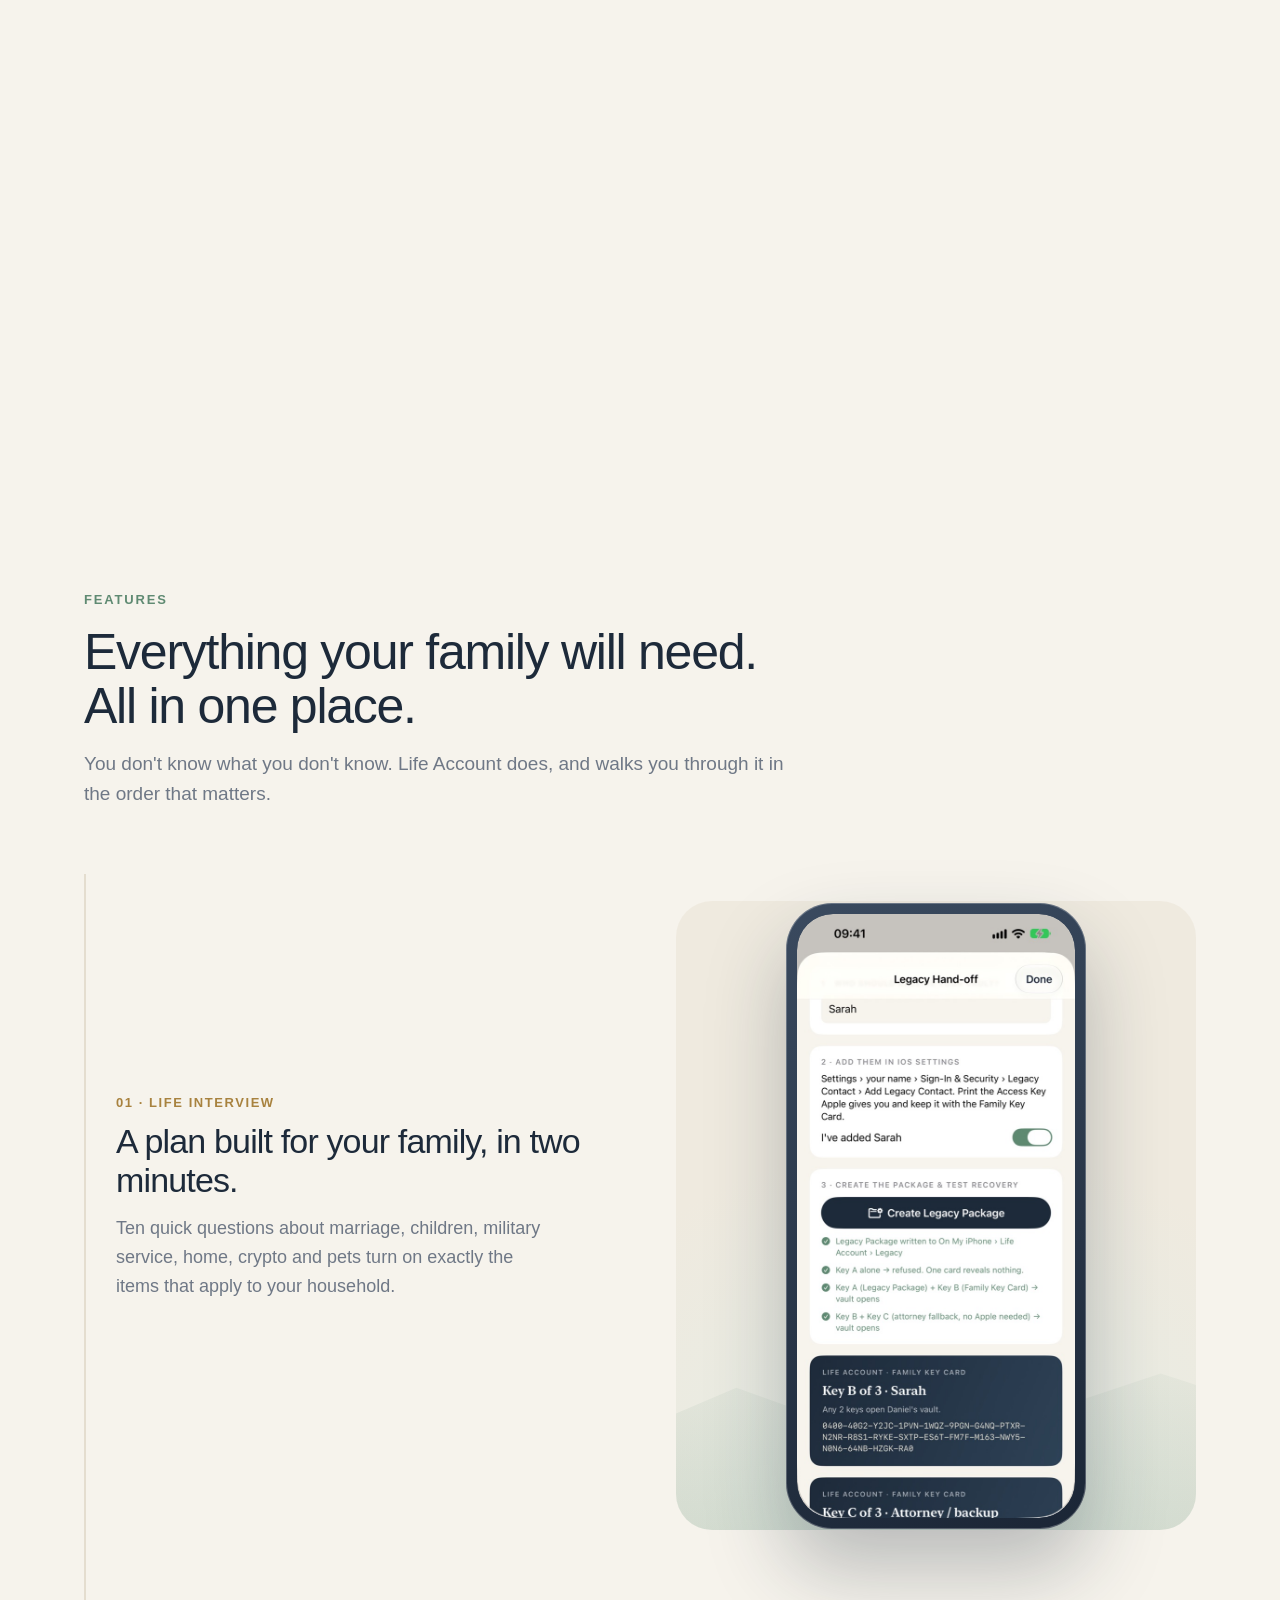
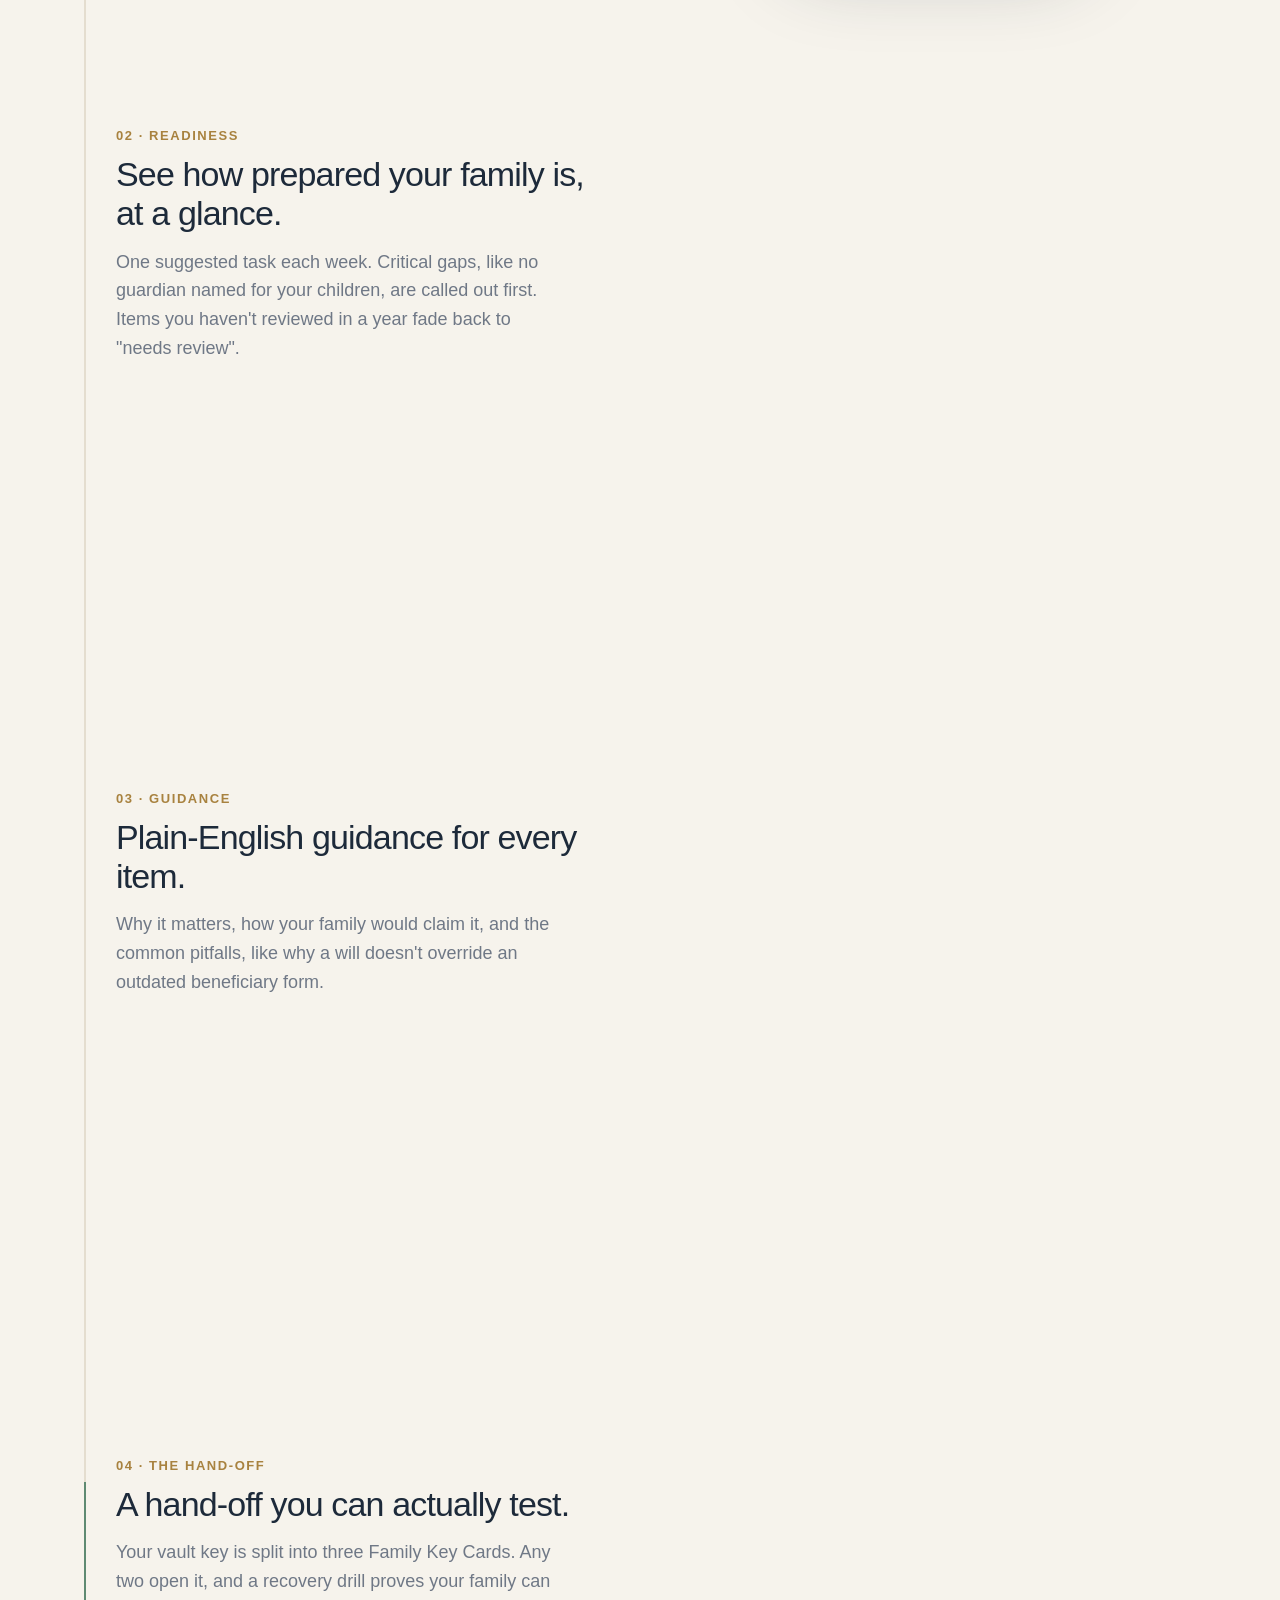
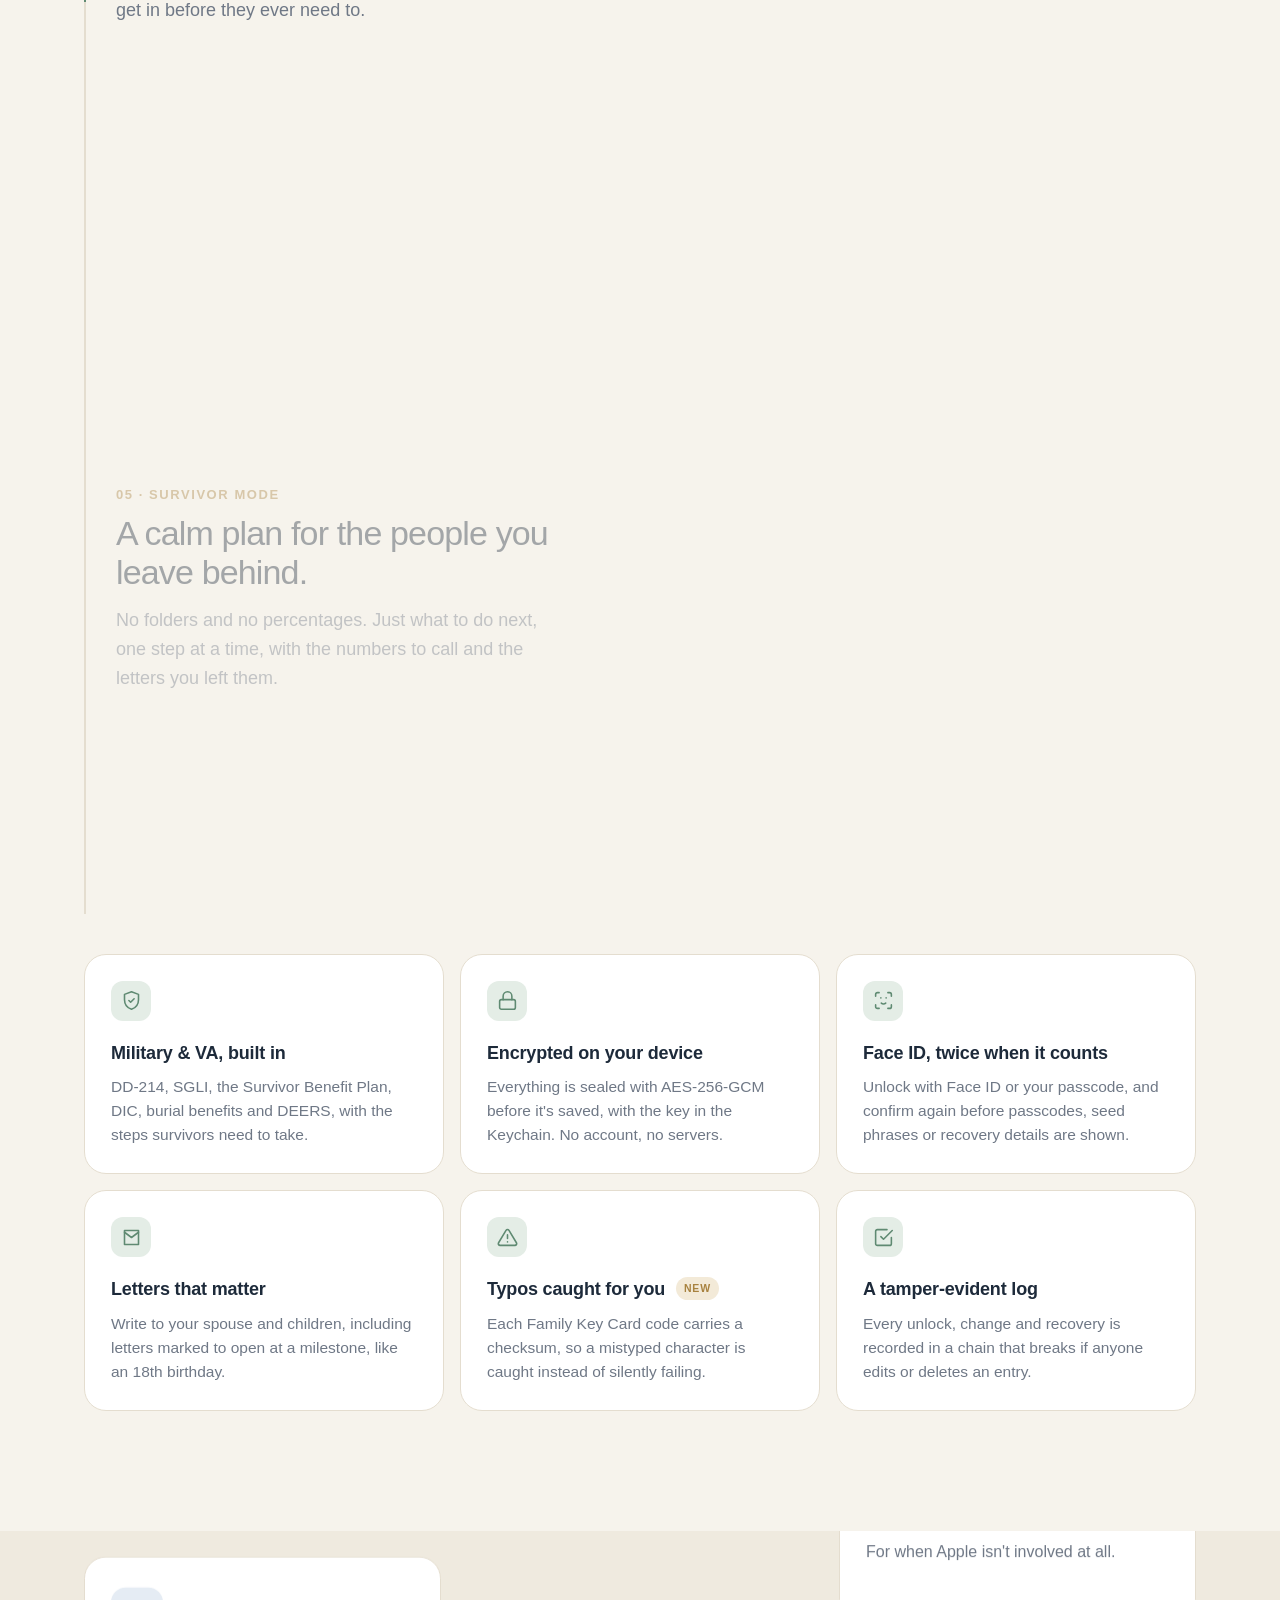
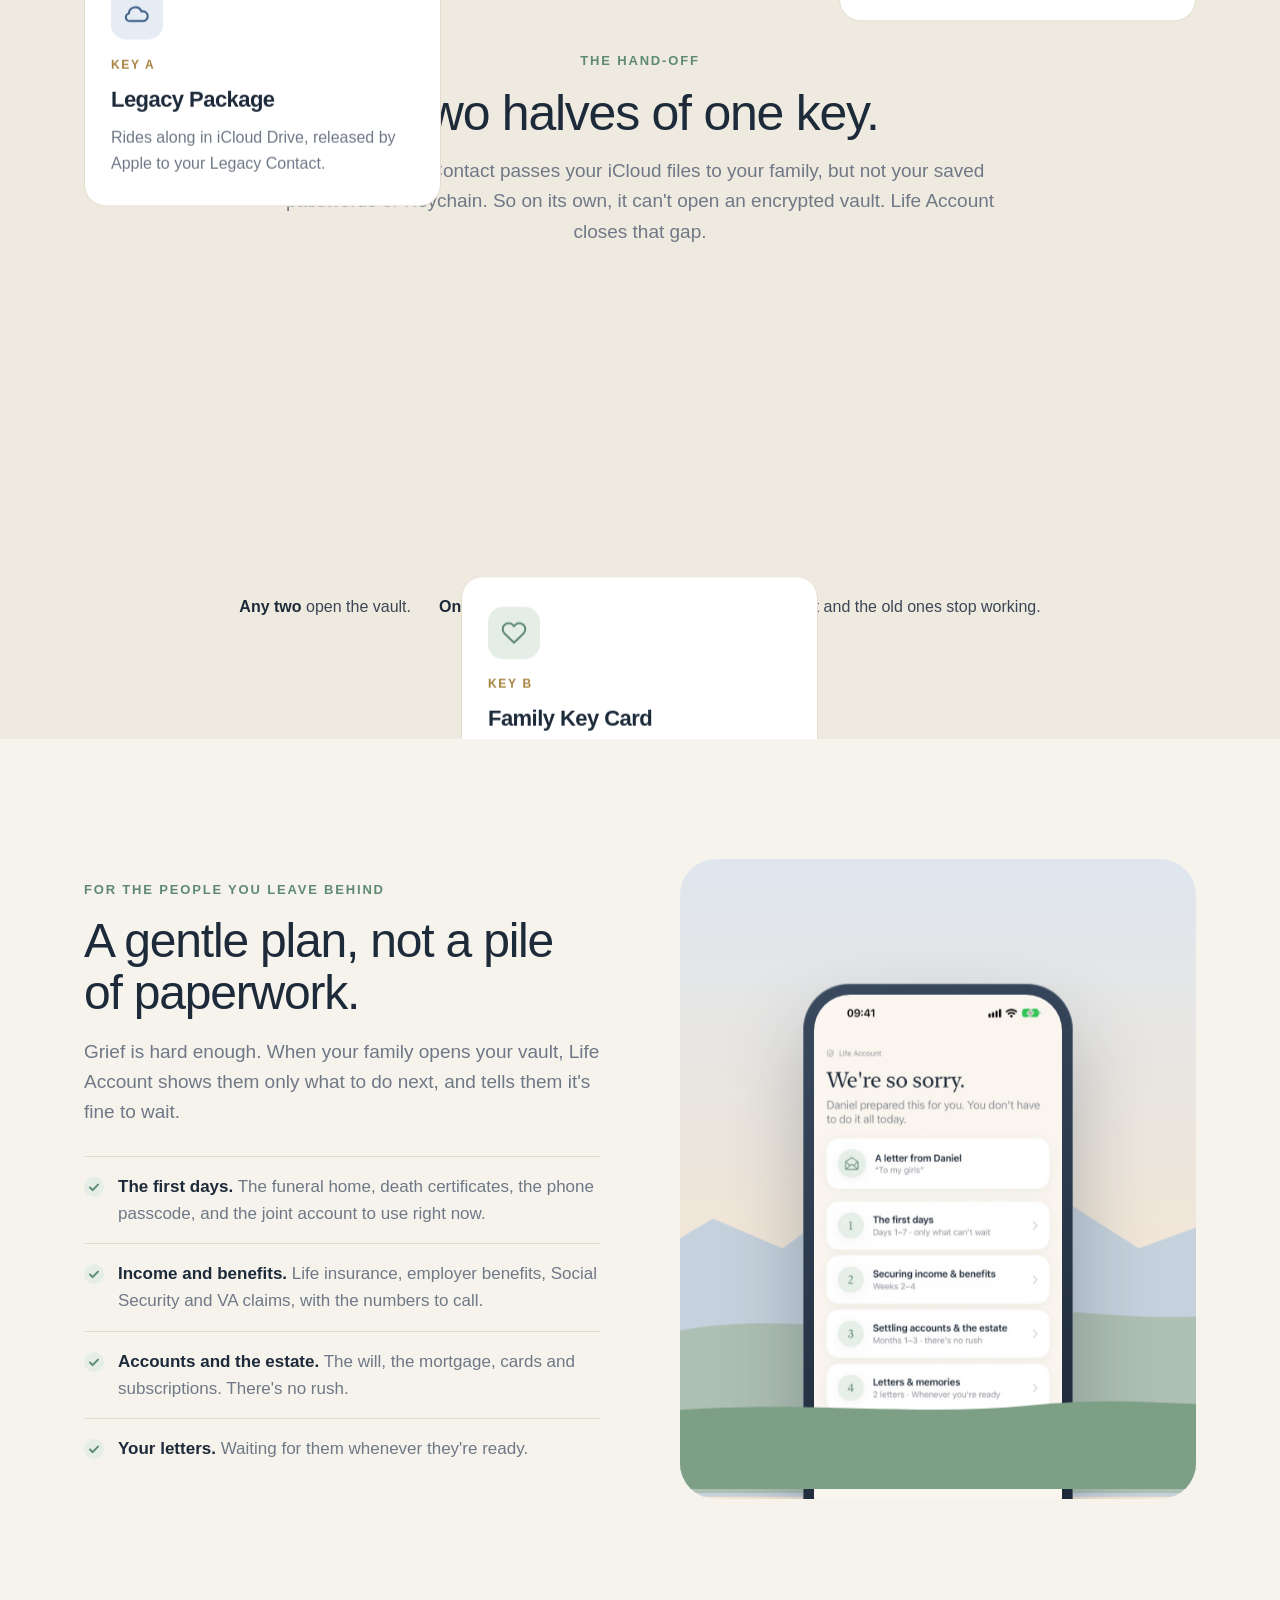
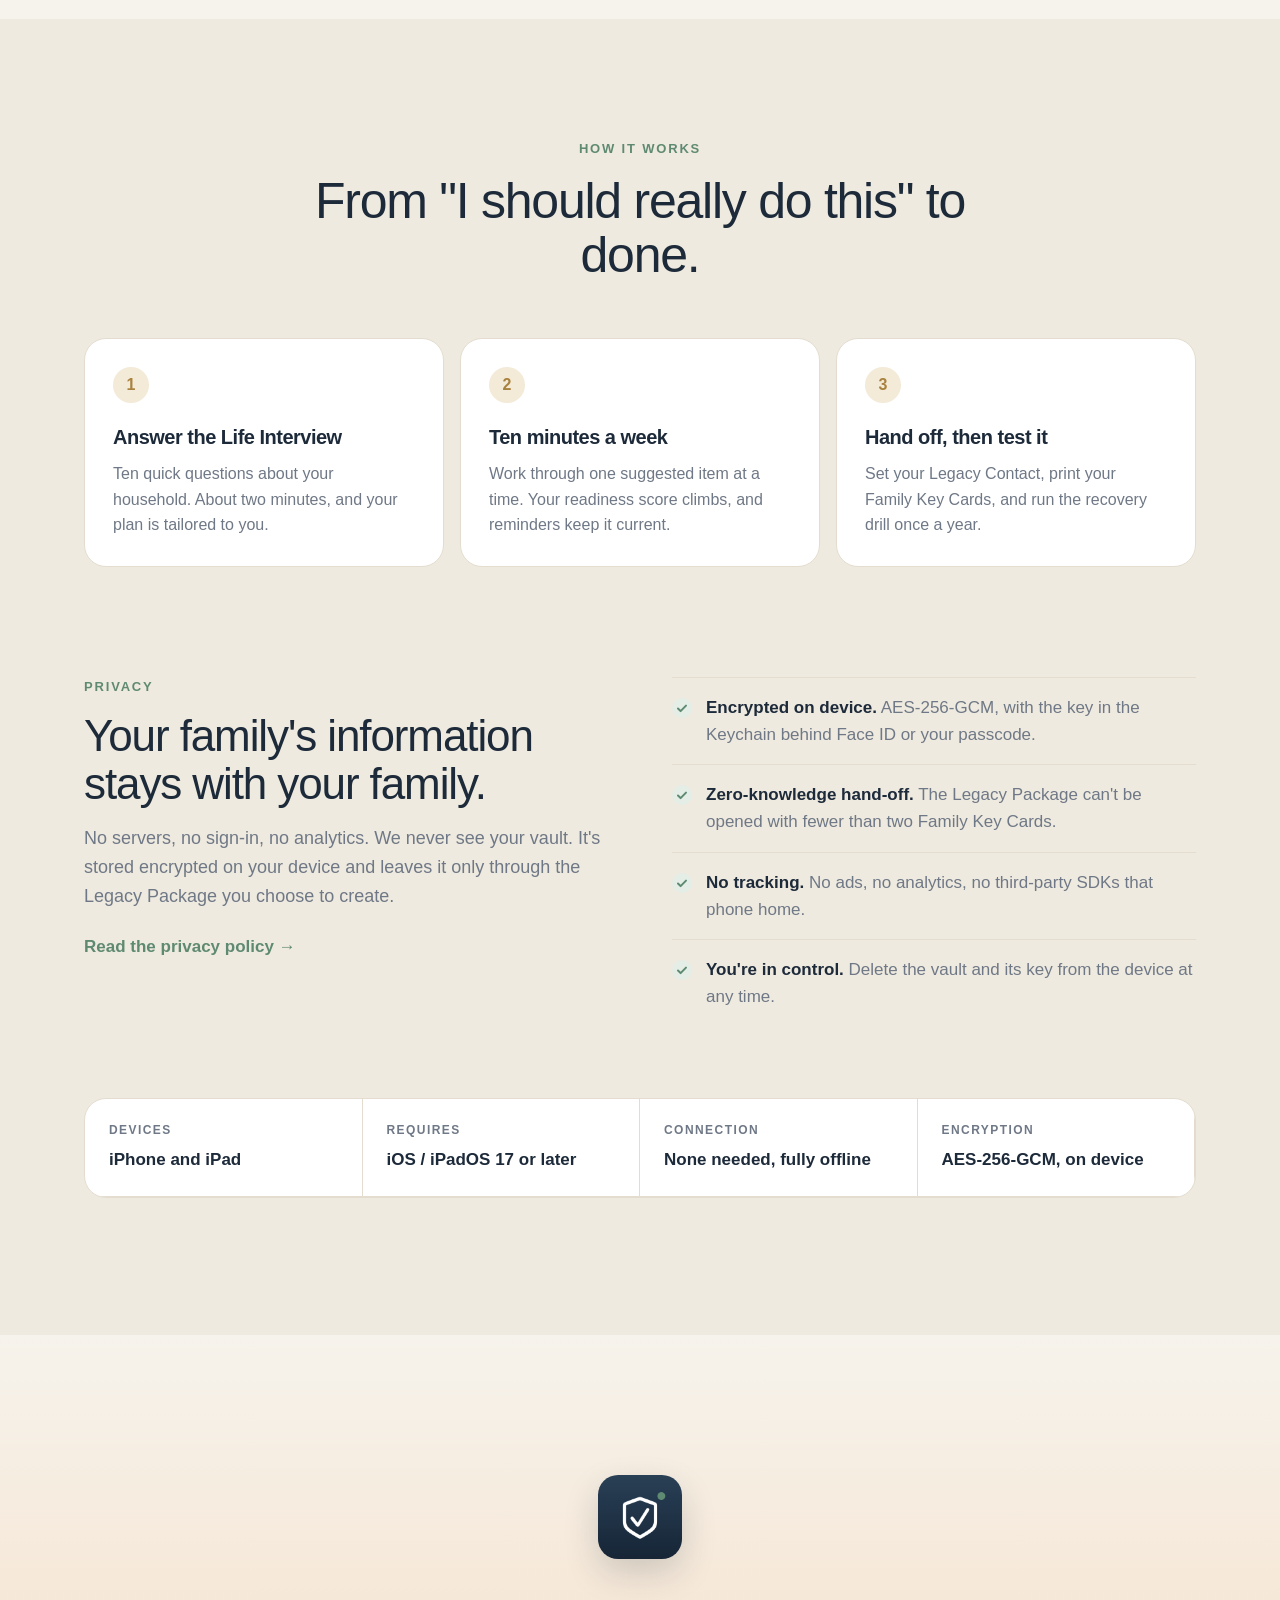
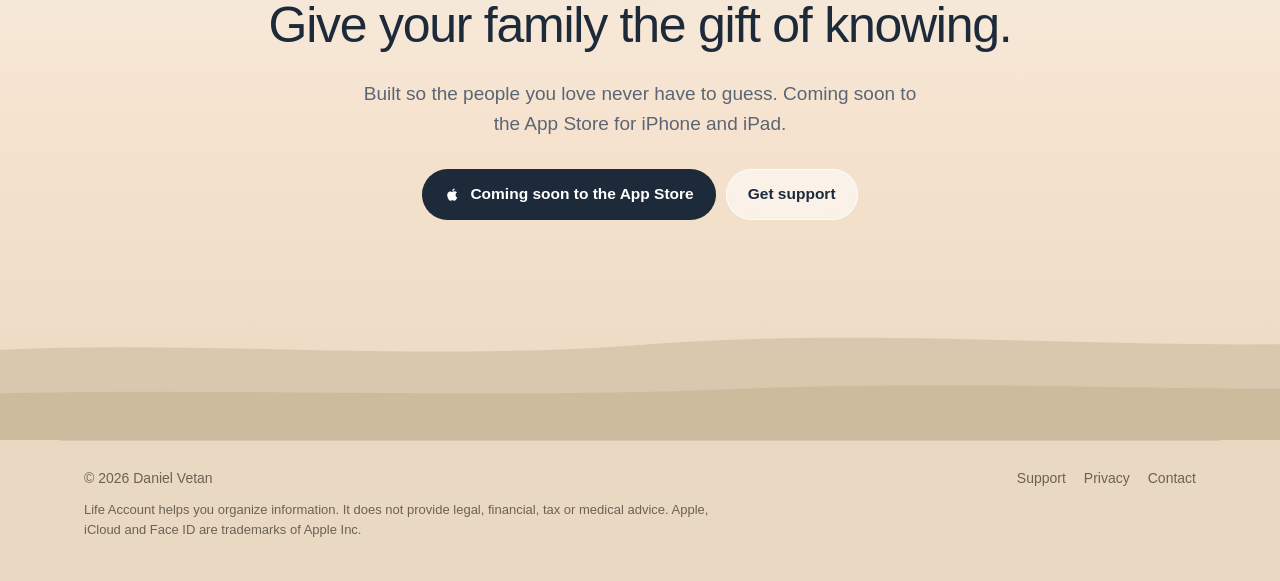
==== commit 67c706cf: "Marketing page: light theme with parallax landscape and scroll storytelling Co-Authored-By: Claude O" ====
--- a/marketing.html
+++ b/marketing.html
@@ -8,317 +8,383 @@
 <meta property="og:title" content="Life Account — Everything your family will need, in one calm place">
 <meta property="og:description" content="An encrypted family vault and guided planner. No account, no servers, no tracking.">
 <meta property="og:image" content="https://danielvetan.github.io/life-account-site/images/icon-512.png">
-<meta name="theme-color" content="#0b1422">
+<meta name="theme-color" content="#f6f3ec">
 <link rel="icon" href="images/favicon.png">
 <link rel="apple-touch-icon" href="images/apple-touch-icon.png">
 <style>
 :root {
-  --bg: #0b1422; --bg-2: #101c2e; --card: #132235; --card-2: #182a40; --line: #22344b;
-  --text: #dfe5ee; --muted: #93a0b2; --white: #f5f7fb;
-  --brass: #d3ae6c; --brass-2: #b08a4a; --brass-wash: #2a2416;
-  --sage: #7fb293; --sage-wash: #1a2e25;
-  --radius: 20px; --radius-sm: 12px; --max: 1120px;
-  --display: -apple-system, BlinkMacSystemFont, "SF Pro Display", "Segoe UI", Roboto, sans-serif;
-  --body: -apple-system, BlinkMacSystemFont, "SF Pro Text", "Segoe UI", Roboto, sans-serif;
-  --serif: "New York", "Iowan Old Style", Georgia, serif;
-  color-scheme: dark;
+  --paper: #f6f3ec; --paper-2: #efeadf; --card: #ffffff; --line: #e4ddcf;
+  --ink: #1d2a3a; --text: #3b4656; --muted: #6f7886;
+  --sage: #5f8a72; --sage-2: #e4ede6; --brass: #a8823f; --brass-2: #f3ead8;
+  --sky-top: #c9d7e6; --sky-mid: #ecdcc9; --sky-low: #f6e3cf;
+  --radius: 22px; --max: 1160px;
+  --sans: -apple-system, BlinkMacSystemFont, "SF Pro Display", "Segoe UI", Roboto, sans-serif;
+  --text-font: -apple-system, BlinkMacSystemFont, "SF Pro Text", "Segoe UI", Roboto, sans-serif;
+  color-scheme: light;
 }
 * { box-sizing: border-box; }
-html { scroll-behavior: smooth; scroll-padding-top: 72px; }
-body { margin: 0; background: var(--bg); color: var(--text); font: 17px/1.6 var(--body); -webkit-font-smoothing: antialiased; }
+html { scroll-padding-top: 76px; }
+body { margin: 0; background: var(--paper); color: var(--text); font: 17px/1.6 var(--text-font); -webkit-font-smoothing: antialiased; overflow-x: hidden; }
 img { display: block; max-width: 100%; }
 a { color: inherit; }
+h1, h2, h3 { font-family: var(--sans); color: var(--ink); margin: 0; letter-spacing: -0.025em; font-weight: 500; }
+p { margin: 0; }
 .wrap { max-width: var(--max); margin: 0 auto; padding: 0 24px; }
-h1, h2, h3 { font-family: var(--display); color: var(--white); margin: 0; letter-spacing: -0.02em; }
-h2 { font-size: clamp(30px, 4.2vw, 42px); line-height: 1.12; font-weight: 720; }
-h3 { font-size: 18px; font-weight: 650; letter-spacing: -0.01em; }
-p { margin: 0; }
-.eyebrow { font-size: 12.8px; font-weight: 650; letter-spacing: .14em; text-transform: uppercase; color: var(--brass); }
-.accent { background: linear-gradient(90deg, #e9cf98, var(--brass-2)); -webkit-background-clip: text; background-clip: text; color: transparent; }
-.lede { font-size: 19px; color: var(--muted); max-width: 560px; }
-.badge { display: inline-block; font-size: 11px; font-weight: 700; letter-spacing: .06em; padding: 3px 8px; border-radius: 999px; background: var(--brass-wash); color: var(--brass); vertical-align: 2px; margin-left: 6px; }
-
-/* Nav */
-nav.top { position: sticky; top: 0; z-index: 20; background: rgba(11, 20, 34, .82); backdrop-filter: saturate(160%) blur(14px); -webkit-backdrop-filter: saturate(160%) blur(14px); border-bottom: 1px solid rgba(255,255,255,.06); }
-nav.top .wrap { display: flex; align-items: center; justify-content: space-between; height: 60px; }
-.brand { display: flex; align-items: center; gap: 10px; text-decoration: none; color: var(--white); font: 650 17px var(--display); }
+.eyebrow { font-size: 13px; font-weight: 600; letter-spacing: .14em; text-transform: uppercase; color: var(--sage); }
+
+/* ---------- Nav ---------- */
+nav.top { position: fixed; inset: 0 0 auto; z-index: 50; transition: background .3s, box-shadow .3s, color .3s; }
+nav.top .wrap { display: flex; align-items: center; justify-content: space-between; height: 68px; }
+nav.top.solid { background: rgba(246, 243, 236, .86); backdrop-filter: saturate(160%) blur(16px); -webkit-backdrop-filter: saturate(160%) blur(16px); box-shadow: 0 1px 0 var(--line); }
+.brand { display: flex; align-items: center; gap: 10px; text-decoration: none; color: var(--ink); font: 600 17px var(--sans); letter-spacing: -.01em; }
 .brand img { width: 30px; height: 30px; border-radius: 8px; }
-.links { display: flex; gap: 26px; font-size: 14.5px; }
-.links a { text-decoration: none; color: var(--muted); }
-.links a:hover { color: var(--white); }
-@media (max-width: 760px) { .links { display: none; } }
-
-/* Hero */
-.hero { position: relative; overflow: hidden; background: radial-gradient(900px 520px at 78% 30%, rgba(211,174,108,.12), transparent 60%), radial-gradient(800px 600px at 10% 0%, #16294a 0%, transparent 60%), var(--bg); }
-.hero .wrap { display: grid; grid-template-columns: 1.05fr 1fr; gap: 24px; align-items: center; padding-top: 64px; padding-bottom: 72px; }
-.appcard { display: flex; align-items: center; gap: 14px; margin-bottom: 28px; }
-.appcard img { width: 64px; height: 64px; border-radius: 15px; box-shadow: 0 8px 24px rgba(0,0,0,.4), 0 0 0 1px rgba(255,255,255,.08); }
-.appcard strong { display: block; color: var(--white); font: 650 18px var(--display); }
-.appcard span { color: var(--muted); font-size: 14px; }
-.hero h1 { font-size: clamp(42px, 6.4vw, 66px); line-height: 1.04; font-weight: 750; margin: 14px 0 22px; }
-.hero .lede { margin-bottom: 30px; }
-.ctas { display: flex; gap: 12px; flex-wrap: wrap; }
-.btn { display: inline-flex; align-items: center; gap: 10px; padding: 14px 24px; border-radius: 999px; font-weight: 620; font-size: 16px; text-decoration: none; transition: transform .15s, background .2s; }
+.links { display: flex; align-items: center; gap: 28px; font-size: 14.5px; }
+.links a { text-decoration: none; color: var(--text); }
+.links a:hover { color: var(--ink); }
+.pill { display: inline-flex; align-items: center; gap: 8px; padding: 10px 18px; border-radius: 999px; background: var(--ink); color: #fff !important; font-weight: 550; text-decoration: none; font-size: 14.5px; }
+@media (max-width: 760px) { .links a:not(.pill) { display: none; } }
+
+/* ---------- Hero: layered landscape + scroll push-in ---------- */
+.hero { position: relative; height: 230vh; }
+.hero-stage { position: sticky; top: 0; height: 100vh; overflow: hidden; background: linear-gradient(180deg, var(--sky-top) 0%, var(--sky-mid) 46%, var(--sky-low) 64%, #e7e2cf 100%); }
+.layer { position: absolute; left: -8%; right: -8%; bottom: 0; will-change: transform; transform-origin: 50% 100%; }
+.layer svg { width: 100%; height: 100%; display: block; }
+.sun { position: absolute; left: 50%; top: 38%; width: 70vmin; height: 70vmin; margin-left: -35vmin; border-radius: 50%; background: radial-gradient(circle, rgba(255, 240, 214, .95) 0%, rgba(255, 228, 190, .45) 35%, transparent 68%); will-change: transform; }
+.mist { position: absolute; left: -10%; right: -10%; height: 16vh; background: linear-gradient(180deg, transparent, rgba(255, 255, 255, .72) 50%, transparent); filter: blur(6px); will-change: transform; }
+.hero-copy { position: absolute; left: 0; right: 0; top: 15vh; text-align: center; z-index: 5; padding: 0 24px; will-change: transform, opacity; }
+.hero-copy h1 { font-size: clamp(38px, 5.6vw, 64px); line-height: 1.06; }
+.hero-copy p { font-size: clamp(17px, 1.6vw, 20px); color: #4c5768; max-width: 560px; margin: 18px auto 28px; }
+.ctas { display: flex; gap: 10px; justify-content: center; flex-wrap: wrap; }
+.btn { display: inline-flex; align-items: center; gap: 9px; padding: 13px 22px; border-radius: 999px; font-weight: 560; font-size: 15.5px; text-decoration: none; transition: transform .15s, background .2s; }
 .btn:active { transform: scale(.98); }
-.btn-primary { background: #fff; color: #0b1324; }
-.btn-ghost { border: 1px solid rgba(255,255,255,.22); color: var(--white); }
-.btn-ghost:hover { background: rgba(255,255,255,.06); }
-.btn svg { width: 18px; height: 18px; }
-.chips { display: flex; flex-wrap: wrap; gap: 8px 20px; margin-top: 22px; font-size: 14px; color: var(--muted); }
-.chips span::before { content: "✓"; color: var(--sage); margin-right: 7px; font-weight: 700; }
-
-/* Phones */
-.phones { position: relative; height: 560px; }
-.phone { position: absolute; width: 250px; border-radius: 40px; padding: 9px; background: linear-gradient(160deg, #2a3a52, #121c2b); box-shadow: 0 30px 60px rgba(0,0,0,.5), inset 0 0 0 1px rgba(255,255,255,.08); }
-.phone img { border-radius: 32px; width: 100%; }
-.phone.p1 { left: 2%; top: 70px; transform: rotate(-6deg); opacity: .92; }
-.phone.p2 { left: 28%; top: 0; z-index: 2; width: 268px; }
-.phone.p3 { right: 0; top: 80px; transform: rotate(6deg); opacity: .92; }
+.btn-dark { background: var(--ink); color: #fff; }
+.btn-glass { background: rgba(255, 255, 255, .55); color: var(--ink); backdrop-filter: blur(10px); -webkit-backdrop-filter: blur(10px); box-shadow: inset 0 0 0 1px rgba(255, 255, 255, .7); }
+.btn svg { width: 17px; height: 17px; }
+.hero-device { position: absolute; left: 50%; bottom: 0; z-index: 5; width: min(360px, 62vw); margin-left: calc(min(360px, 62vw) / -2); transform-origin: 50% 100%; will-change: transform; }
+.device { border-radius: 46px; padding: 11px; background: linear-gradient(160deg, #3a4a5f, #1b2636); box-shadow: 0 40px 80px rgba(29, 42, 58, .28), 0 0 0 1px rgba(255, 255, 255, .25) inset; }
+.device img { border-radius: 36px; width: 100%; }
+.trust { display: flex; justify-content: center; gap: 8px 20px; flex-wrap: wrap; margin-top: 20px; font-size: 13.5px; color: #4c5768; }
+.trust span::before { content: "✓"; color: var(--sage); font-weight: 700; margin-right: 6px; }
+
+/* ---------- Features: pinned phone storytelling ---------- */
+section.block { padding: 120px 0; position: relative; }
+.head { max-width: 720px; margin-bottom: 64px; }
+.head h2, .center h2 { font-size: clamp(32px, 4.4vw, 50px); line-height: 1.08; margin: 14px 0 16px; }
+.head p { color: var(--muted); font-size: 19px; }
+.story { display: grid; grid-template-columns: 1fr 1fr; gap: 72px; }
+.chapters { position: relative; }
+.chapters::before { content: ""; position: absolute; left: 0; top: 0; bottom: 0; width: 2px; background: var(--line); }
+.chapter { min-height: 72vh; display: flex; flex-direction: column; justify-content: center; padding-left: 32px; position: relative; opacity: .38; transition: opacity .45s; }
+.chapter::before { content: ""; position: absolute; left: 0; top: 50%; height: 0; width: 2px; background: var(--sage); transition: height .45s, top .45s; }
+.chapter.active { opacity: 1; }
+.chapter.active::before { top: calc(50% - 60px); height: 120px; }
+.chapter .num { font: 600 13px var(--sans); color: var(--brass); letter-spacing: .12em; margin-bottom: 12px; }
+.chapter h3 { font-size: clamp(26px, 2.8vw, 34px); line-height: 1.15; margin-bottom: 14px; }
+.chapter p { color: var(--muted); font-size: 18px; max-width: 440px; }
+.chapter .inline-shot { display: none; }
+.pin { position: sticky; top: 12vh; height: 76vh; display: flex; align-items: center; justify-content: center; }
+.pin-bg { position: absolute; inset: 4% 0; border-radius: 36px; background: radial-gradient(120% 90% at 50% 100%, var(--sage-2), var(--paper-2) 70%); overflow: hidden; }
+.pin-bg::after { content: ""; position: absolute; left: -10%; right: -10%; bottom: -1px; height: 38%; background: linear-gradient(180deg, transparent, rgba(95, 138, 114, .16)); clip-path: polygon(0 60%, 18% 40%, 34% 55%, 52% 30%, 70% 48%, 86% 34%, 100% 46%, 100% 100%, 0 100%); }
+.pin .device { position: relative; width: min(300px, 80%); }
+.pin .screens { position: relative; border-radius: 36px; overflow: hidden; aspect-ratio: 1320 / 2868; }
+.pin .screens img { position: absolute; inset: 0; width: 100%; height: 100%; object-fit: cover; opacity: 0; transform: scale(1.03); transition: opacity .55s ease, transform .7s ease; }
+.pin .screens img.on { opacity: 1; transform: none; }
 @media (max-width: 900px) {
-  .hero .wrap { grid-template-columns: 1fr; padding-top: 40px; }
-  .phones { height: 470px; margin-top: 8px; }
-  .phone { width: 200px; } .phone.p2 { width: 220px; left: calc(50% - 110px); }
-  .phone.p1 { left: calc(50% - 250px); } .phone.p3 { right: calc(50% - 250px); }
+  .story { grid-template-columns: 1fr; gap: 0; }
+  .pin { display: none; }
+  .chapters::before, .chapter::before { display: none; }
+  .chapter { min-height: 0; opacity: 1; padding: 0 0 72px; }
+  .chapter .inline-shot { display: block; width: min(280px, 78%); margin: 28px auto 0; border-radius: 36px; border: 9px solid #24324a; box-shadow: 0 24px 50px rgba(29, 42, 58, .2); }
 }
-@media (max-width: 520px) { .phone.p1, .phone.p3 { display: none; } .phones { height: 480px; } }
-
-/* Sections */
-section.block { padding: 96px 0; }
-section.alt { background: var(--bg-2); }
-.head { max-width: 720px; margin-bottom: 44px; }
-.head h2 { margin: 12px 0 14px; }
-.head p { color: var(--muted); font-size: 18px; }
-
-.grid { display: grid; grid-template-columns: repeat(3, 1fr); gap: 16px; }
+
+/* Feature grid */
+.grid { display: grid; grid-template-columns: repeat(3, 1fr); gap: 16px; margin-top: 40px; }
 @media (max-width: 900px) { .grid { grid-template-columns: repeat(2, 1fr); } }
 @media (max-width: 600px) { .grid { grid-template-columns: 1fr; } }
-.card { background: var(--card); border: 1px solid var(--line); border-radius: var(--radius); padding: 24px; }
-.card .ico { width: 40px; height: 40px; border-radius: 11px; display: grid; place-items: center; background: var(--sage-wash); color: var(--sage); margin-bottom: 16px; }
+.card { background: var(--card); border: 1px solid var(--line); border-radius: var(--radius); padding: 26px; transition: transform .3s, box-shadow .3s; }
+.card:hover { transform: translateY(-3px); box-shadow: 0 18px 40px rgba(29, 42, 58, .07); }
+.card .ico { width: 40px; height: 40px; border-radius: 12px; display: grid; place-items: center; background: var(--sage-2); color: var(--sage); margin-bottom: 18px; }
 .card .ico svg { width: 21px; height: 21px; }
-.card h3 { margin-bottom: 8px; }
+.card h3 { font-size: 18px; font-weight: 600; letter-spacing: -.01em; margin-bottom: 8px; }
 .card p { color: var(--muted); font-size: 15.5px; line-height: 1.55; }
-
-/* Split feature */
-.split { display: grid; grid-template-columns: 1fr 1fr; gap: 64px; align-items: center; }
-.split.rev .visual { order: -1; }
-@media (max-width: 900px) { .split { grid-template-columns: 1fr; gap: 40px; } .split.rev .visual { order: 0; } }
-.split h2 { margin: 12px 0 16px; }
-.split > div > p.lead { color: var(--muted); font-size: 18px; margin-bottom: 26px; }
-.points { list-style: none; padding: 0; margin: 0 0 24px; }
-.points li { padding: 14px 0 14px 34px; border-top: 1px solid var(--line); position: relative; color: var(--muted); }
-.points li::before { content: ""; position: absolute; left: 0; top: 18px; width: 20px; height: 20px; border-radius: 50%; background: var(--sage-wash) url("data:image/svg+xml,%3Csvg xmlns='http://www.w3.org/2000/svg' viewBox='0 0 20 20'%3E%3Cpath d='M6 10.5l2.6 2.6L14 7.6' fill='none' stroke='%237fb293' stroke-width='2' stroke-linecap='round' stroke-linejoin='round'/%3E%3C/svg%3E") center/20px no-repeat; }
-.points strong { color: var(--white); font-weight: 600; }
-.note { border-left: 3px solid var(--brass); background: var(--brass-wash); padding: 14px 18px; border-radius: 0 var(--radius-sm) var(--radius-sm) 0; font-size: 15.5px; color: #e5d6b6; }
-.visual { display: flex; justify-content: center; }
-.visual .phone { position: relative; width: 300px; transform: none; opacity: 1; }
-
-/* Keys diagram */
-.keys { display: grid; grid-template-columns: repeat(3, 1fr); gap: 12px; margin: 0 0 24px; }
-@media (max-width: 520px) { .keys { grid-template-columns: 1fr; } }
-.key { background: var(--card); border: 1px solid var(--line); border-radius: var(--radius-sm); padding: 14px; }
-.key b { display: block; color: var(--white); font: 650 15px var(--display); margin-bottom: 4px; }
-.key span { color: var(--muted); font-size: 13.5px; line-height: 1.45; display: block; }
-.key .tag { display: inline-block; font-size: 11px; font-weight: 700; letter-spacing: .08em; color: var(--brass); margin-bottom: 6px; }
-
-/* Steps */
+.badge { display: inline-block; font-size: 10.5px; font-weight: 700; letter-spacing: .08em; padding: 3px 8px; border-radius: 999px; background: var(--brass-2); color: var(--brass); vertical-align: 3px; margin-left: 6px; }
+
+/* ---------- Hand-off: parallax cards ---------- */
+.handoff { background: var(--paper-2); overflow: hidden; }
+.center { text-align: center; max-width: 760px; margin: 0 auto 56px; }
+.center p { color: var(--muted); font-size: 19px; }
+.keys { position: relative; display: grid; grid-template-columns: repeat(3, 1fr); gap: 20px; }
+@media (max-width: 800px) { .keys { grid-template-columns: 1fr; } }
+.key { background: var(--card); border: 1px solid var(--line); border-radius: var(--radius); padding: 30px 26px; will-change: transform; }
+.key .tag { font: 700 12px var(--sans); letter-spacing: .14em; color: var(--brass); }
+.key h3 { font-size: 22px; margin: 10px 0 8px; font-weight: 600; }
+.key p { color: var(--muted); font-size: 16px; }
+.key .glyph { width: 52px; height: 52px; border-radius: 15px; display: grid; place-items: center; margin-bottom: 18px; }
+.key .glyph svg { width: 26px; height: 26px; }
+.rule { display: flex; justify-content: center; gap: 12px 28px; flex-wrap: wrap; margin-top: 40px; color: var(--text); font-size: 16px; }
+.rule b { color: var(--ink); font-weight: 600; }
+
+/* ---------- Survivor split with parallax device ---------- */
+.split { display: grid; grid-template-columns: 1fr 1fr; gap: 80px; align-items: center; }
+@media (max-width: 900px) { .split { grid-template-columns: 1fr; gap: 48px; } }
+.split h2 { font-size: clamp(32px, 4.2vw, 48px); line-height: 1.08; margin: 14px 0 18px; }
+.split .lead { color: var(--muted); font-size: 19px; margin-bottom: 28px; }
+.points { list-style: none; padding: 0; margin: 0; }
+.points li { padding: 16px 0 16px 34px; border-top: 1px solid var(--line); position: relative; color: var(--muted); }
+.points li::before { content: ""; position: absolute; left: 0; top: 20px; width: 20px; height: 20px; border-radius: 50%; background: var(--sage-2) url("data:image/svg+xml,%3Csvg xmlns='http://www.w3.org/2000/svg' viewBox='0 0 20 20'%3E%3Cpath d='M6 10.5l2.6 2.6L14 7.6' fill='none' stroke='%235f8a72' stroke-width='2' stroke-linecap='round' stroke-linejoin='round'/%3E%3C/svg%3E") center/20px no-repeat; }
+.points strong { color: var(--ink); font-weight: 600; }
+.stage { position: relative; height: 640px; border-radius: 36px; overflow: hidden; background: linear-gradient(180deg, #dfe6ee, #f4e6d4 70%); }
+@media (max-width: 600px) { .stage { height: 560px; } }
+.stage .hill { position: absolute; left: -10%; width: 120%; bottom: 0; display: block; will-change: transform; }
+.stage .device { position: absolute; left: 50%; bottom: -40px; width: 270px; margin-left: -135px; will-change: transform; }
+
+/* ---------- Privacy + steps ---------- */
 .steps { display: grid; grid-template-columns: repeat(3, 1fr); gap: 16px; counter-reset: s; }
 @media (max-width: 800px) { .steps { grid-template-columns: 1fr; } }
-.step { counter-increment: s; background: var(--card); border: 1px solid var(--line); border-radius: var(--radius); padding: 26px; }
-.step::before { content: counter(s); display: grid; place-items: center; width: 36px; height: 36px; border-radius: 50%; background: var(--brass-wash); color: var(--brass); font: 700 17px var(--display); margin-bottom: 16px; }
-.step p { color: var(--muted); font-size: 15.5px; margin-top: 8px; }
-
-/* Gallery */
-.gallery { display: flex; gap: 22px; overflow-x: auto; padding: 4px 24px 24px; scroll-snap-type: x mandatory; max-width: var(--max); margin: 0 auto; }
-.gallery figure { margin: 0; flex: 0 0 230px; scroll-snap-align: start; }
-.gallery .phone { position: relative; width: 100%; transform: none; opacity: 1; border-radius: 36px; padding: 8px; }
-.gallery .phone img { border-radius: 29px; }
-.gallery figcaption { text-align: center; margin-top: 14px; font-size: 14.5px; color: var(--muted); }
-.ipad { margin-top: 56px; display: grid; grid-template-columns: 1.2fr 1fr; gap: 48px; align-items: center; }
-@media (max-width: 900px) { .ipad { grid-template-columns: 1fr; } }
-.tablet { border-radius: 30px; padding: 12px; background: linear-gradient(160deg, #2a3a52, #121c2b); box-shadow: 0 30px 60px rgba(0,0,0,.45), inset 0 0 0 1px rgba(255,255,255,.08); }
-.tablet img { border-radius: 20px; }
-
-/* Specs */
-.specs { display: grid; grid-template-columns: repeat(4, 1fr); border: 1px solid var(--line); border-radius: var(--radius); overflow: hidden; margin-top: 64px; }
+.step { counter-increment: s; background: var(--card); border: 1px solid var(--line); border-radius: var(--radius); padding: 28px; }
+.step::before { content: counter(s); display: grid; place-items: center; width: 36px; height: 36px; border-radius: 50%; background: var(--brass-2); color: var(--brass); font: 600 16px var(--sans); margin-bottom: 18px; }
+.step h3 { font-size: 20px; font-weight: 600; }
+.step p { color: var(--muted); font-size: 16px; margin-top: 8px; }
+.privacy { display: grid; grid-template-columns: 1fr 1fr; gap: 64px; align-items: start; }
+@media (max-width: 900px) { .privacy { grid-template-columns: 1fr; gap: 28px; } }
+.textlink { color: var(--sage); font-weight: 600; text-decoration: none; }
+.textlink:hover { text-decoration: underline; }
+.specs { display: grid; grid-template-columns: repeat(4, 1fr); gap: 0; border: 1px solid var(--line); border-radius: var(--radius); overflow: hidden; background: var(--card); margin-top: 72px; }
 @media (max-width: 800px) { .specs { grid-template-columns: 1fr 1fr; } }
-.specs div { padding: 20px 22px; background: var(--card); border-right: 1px solid var(--line); border-bottom: 1px solid var(--line); }
-.specs dt { font-size: 12px; font-weight: 650; letter-spacing: .12em; text-transform: uppercase; color: var(--muted); margin-bottom: 6px; }
-.specs dd { margin: 0; color: var(--white); font-weight: 560; }
-
-/* Privacy */
-.privacy { display: grid; grid-template-columns: 1fr 1fr; gap: 56px; align-items: start; }
-@media (max-width: 900px) { .privacy { grid-template-columns: 1fr; gap: 28px; } }
-.privacy .points li { color: var(--muted); }
-.textlink { color: var(--brass); text-decoration: none; font-weight: 600; }
-.textlink:hover { text-decoration: underline; }
-
-/* Final CTA */
-.final { text-align: center; padding: 104px 0; background: radial-gradient(700px 360px at 50% 0%, rgba(211,174,108,.13), transparent 70%), var(--bg); }
-.final img { width: 84px; height: 84px; border-radius: 20px; margin: 0 auto 26px; box-shadow: 0 12px 30px rgba(0,0,0,.45); }
-.final h2 { margin-bottom: 14px; }
-.final p { color: var(--muted); font-size: 18px; max-width: 560px; margin: 0 auto 30px; }
-.final .ctas { justify-content: center; }
-footer { border-top: 1px solid var(--line); padding: 28px 0 40px; color: var(--muted); font-size: 14px; }
-footer .wrap { display: flex; justify-content: space-between; gap: 16px; flex-wrap: wrap; }
-footer a { color: var(--muted); text-decoration: none; margin-left: 18px; }
-footer a:hover { color: var(--white); }
-.disclaimer { font-size: 13px; color: #6f7c8f; margin-top: 10px; max-width: 640px; }
+.specs div { padding: 22px 24px; border-right: 1px solid var(--line); border-bottom: 1px solid var(--line); }
+.specs dt { font-size: 12px; font-weight: 600; letter-spacing: .12em; text-transform: uppercase; color: var(--muted); margin-bottom: 6px; }
+.specs dd { margin: 0; color: var(--ink); font-weight: 550; }
+
+/* ---------- Final CTA: landscape again ---------- */
+.final { position: relative; overflow: hidden; text-align: center; padding: 140px 0 220px; background: linear-gradient(180deg, var(--paper) 0%, var(--sky-low) 55%, #ead9c2 100%); }
+.final .hill { position: absolute; left: -10%; width: 120%; bottom: 0; display: block; will-change: transform; }
+.final .inner { position: relative; z-index: 2; }
+.final img.icon { width: 84px; height: 84px; border-radius: 20px; margin: 0 auto 26px; box-shadow: 0 14px 34px rgba(29, 42, 58, .18); }
+.final h2 { font-size: clamp(32px, 4.4vw, 50px); margin-bottom: 14px; }
+.final p { color: #5b6574; font-size: 19px; max-width: 560px; margin: 0 auto 30px; }
+footer { background: #ead9c2; padding: 0 0 40px; color: #6b6253; font-size: 14px; }
+footer .wrap { display: flex; justify-content: space-between; gap: 16px; flex-wrap: wrap; border-top: 1px solid rgba(29, 42, 58, .1); padding-top: 26px; }
+footer a { color: #6b6253; text-decoration: none; margin-left: 18px; }
+footer a:hover { color: var(--ink); }
+.disclaimer { font-size: 13px; margin-top: 10px; max-width: 640px; }
+
+/* Reveal on scroll */
+.reveal { opacity: 0; transform: translateY(28px); transition: opacity .8s ease, transform .8s ease; }
+.reveal.in { opacity: 1; transform: none; }
+
+@media (prefers-reduced-motion: reduce) {
+  .hero { height: auto; }
+  .hero-stage { position: relative; height: 100vh; min-height: 720px; }
+  .reveal { opacity: 1; transform: none; transition: none; }
+  .layer, .sun, .mist, .hero-copy, .hero-device, .key, .stage .device, .stage .hill, .final .hill { transform: none !important; }
+  .pin .screens img { transition: none; }
+}
 </style>
 </head>
 <body>
 
-<nav class="top" aria-label="Main">
+<nav class="top" id="nav" aria-label="Main">
   <div class="wrap">
     <a class="brand" href="#top"><img src="images/apple-touch-icon.png" alt="">Life Account</a>
     <div class="links">
       <a href="#features">Features</a>
       <a href="#handoff">The hand-off</a>
-      <a href="#screens">iPhone &amp; iPad</a>
+      <a href="#family">For your family</a>
       <a href="#privacy">Privacy</a>
-      <a href="index.html">Support</a>
+      <a class="pill" href="#final">Coming soon</a>
     </div>
   </div>
 </nav>
 
+<!-- HERO -->
 <header class="hero" id="top">
-  <div class="wrap">
-    <div>
-      <div class="appcard">
-        <img src="images/icon-512.png" alt="Life Account app icon">
-        <div><strong>Life Account</strong><span>For iPhone and iPad</span></div>
-      </div>
-      <div class="eyebrow">Estate · Benefits · Legacy</div>
-      <h1>Your affairs,<br><span class="accent">in one calm place.</span><br>When it matters.</h1>
-      <p class="lede">Get your family's documents, accounts, benefits and wishes in order, ten minutes at a time. If something ever happens to you, Life Account hands it all to them securely, as a gentle step-by-step plan.</p>
+  <div class="hero-stage" id="heroStage">
+    <div class="sun" data-depth="0.15"></div>
+
+    <div class="layer" data-depth="0.08" style="height:58vh">
+      <svg viewBox="0 0 1600 600" preserveAspectRatio="none" aria-hidden="true"><path fill="#b9c7d6" d="M0 330 L120 270 L230 300 L360 210 L470 260 L590 180 L720 250 L840 200 L960 260 L1090 170 L1220 240 L1340 200 L1470 260 L1600 220 L1600 600 L0 600Z"/></svg>
+    </div>
+    <div class="mist" data-depth="0.12" style="bottom:36vh"></div>
+    <div class="layer" data-depth="0.2" style="height:48vh">
+      <svg viewBox="0 0 1600 600" preserveAspectRatio="none" aria-hidden="true"><path fill="#a9bcb0" d="M0 300 C160 220 280 260 420 230 C560 200 640 290 800 250 C960 210 1060 170 1210 220 C1350 265 1460 230 1600 250 L1600 600 L0 600Z"/></svg>
+    </div>
+    <div class="mist" data-depth="0.24" style="bottom:24vh; opacity:.8"></div>
+    <div class="layer" data-depth="0.38" style="height:38vh">
+      <svg viewBox="0 0 1600 600" preserveAspectRatio="none" aria-hidden="true"><path fill="#8faa94" d="M0 330 C200 250 330 300 520 270 C700 240 780 320 980 300 C1160 282 1280 230 1440 260 C1520 275 1570 290 1600 300 L1600 600 L0 600Z"/></svg>
+    </div>
+
+    <div class="hero-copy" id="heroCopy">
+      <div class="eyebrow" style="margin-bottom:14px">For iPhone and iPad · Coming soon</div>
+      <h1>Your affairs,<br>in one calm place.</h1>
+      <p>Get your family's documents, accounts, benefits and wishes in order, ten minutes at a time. If something ever happens to you, Life Account hands it all to them securely.</p>
       <div class="ctas">
-        <a class="btn btn-primary" href="#final"><svg viewBox="0 0 24 24" fill="currentColor" aria-hidden="true"><path d="M16.37 12.6c-.02-2.2 1.8-3.26 1.88-3.31-1.03-1.5-2.62-1.7-3.18-1.73-1.35-.14-2.64.8-3.33.8-.69 0-1.74-.78-2.87-.76-1.47.02-2.83.86-3.59 2.18-1.53 2.66-.39 6.6 1.1 8.75.73 1.05 1.6 2.24 2.73 2.2 1.1-.05 1.51-.71 2.84-.71 1.32 0 1.7.71 2.86.69 1.18-.02 1.93-1.07 2.65-2.13.83-1.22 1.18-2.4 1.2-2.46-.03-.01-2.3-.88-2.3-3.52zM14.2 6.13c.6-.73 1.01-1.75.9-2.76-.87.04-1.92.58-2.54 1.31-.56.65-1.05 1.68-.92 2.67.97.08 1.96-.49 2.56-1.22z"/></svg>Coming soon to the App Store</a>
-        <a class="btn btn-ghost" href="#features">See what it does</a>
-      </div>
-      <div class="chips"><span>Works offline</span><span>No account</span><span>No tracking</span><span>iPhone · iPad</span></div>
-    </div>
-    <div class="phones" aria-hidden="true">
-      <div class="phone p1"><img src="images/04-detail.jpg" alt=""></div>
-      <div class="phone p2"><img src="images/03-dashboard.jpg" alt=""></div>
-      <div class="phone p3"><img src="images/06-recovery.jpg" alt=""></div>
-    </div>
+        <a class="btn btn-dark" href="#final"><svg viewBox="0 0 24 24" fill="currentColor" aria-hidden="true"><path d="M16.37 12.6c-.02-2.2 1.8-3.26 1.88-3.31-1.03-1.5-2.62-1.7-3.18-1.73-1.35-.14-2.64.8-3.33.8-.69 0-1.74-.78-2.87-.76-1.47.02-2.83.86-3.59 2.18-1.53 2.66-.39 6.6 1.1 8.75.73 1.05 1.6 2.24 2.73 2.2 1.1-.05 1.51-.71 2.84-.71 1.32 0 1.7.71 2.86.69 1.18-.02 1.93-1.07 2.65-2.13.83-1.22 1.18-2.4 1.2-2.46-.03-.01-2.3-.88-2.3-3.52zM14.2 6.13c.6-.73 1.01-1.75.9-2.76-.87.04-1.92.58-2.54 1.31-.56.65-1.05 1.68-.92 2.67.97.08 1.96-.49 2.56-1.22z"/></svg>Coming soon to the App Store</a>
+        <a class="btn btn-glass" href="#features">See how it works</a>
+      </div>
+      <div class="trust"><span>Encrypted on device</span><span>No account</span><span>No tracking</span><span>Works offline</span></div>
+    </div>
+
+    <div class="hero-device" id="heroDevice" aria-hidden="true">
+      <div class="device"><img src="images/03-dashboard.jpg" alt=""></div>
+    </div>
+
+    <div class="layer" data-depth="0.62" style="height:22vh; z-index:4">
+      <svg viewBox="0 0 1600 300" preserveAspectRatio="none" aria-hidden="true"><path fill="#6f9479" d="M0 120 C220 60 420 130 640 100 C820 76 960 40 1140 80 C1320 120 1460 70 1600 90 L1600 300 L0 300Z"/><path fill="#5f8a72" d="M0 210 C260 160 520 220 800 190 C1080 160 1300 200 1600 170 L1600 300 L0 300Z"/></svg>
+    </div>
+
   </div>
 </header>
 
+<!-- FEATURES -->
 <section class="block" id="features">
   <div class="wrap">
-    <div class="head">
+    <div class="head reveal">
       <div class="eyebrow">Features</div>
-      <h2>You don't know what you don't know. Life Account does.</h2>
-      <p>No empty folders. Just the things your family would actually need, explained in plain English, in the order that matters.</p>
-    </div>
+      <h2>Everything your family will need.<br>All in one place.</h2>
+      <p>You don't know what you don't know. Life Account does, and walks you through it in the order that matters.</p>
+    </div>
+
+    <div class="story">
+      <div class="chapters">
+        <div class="chapter" data-shot="0">
+          <div class="num">01 · LIFE INTERVIEW</div>
+          <h3>A plan built for your family, in two minutes.</h3>
+          <p>Ten quick questions about marriage, children, military service, home, crypto and pets turn on exactly the items that apply to your household.</p>
+          <img class="inline-shot" src="images/02-interview.jpg" alt="The Life Interview" loading="lazy">
+        </div>
+        <div class="chapter" data-shot="1">
+          <div class="num">02 · READINESS</div>
+          <h3>See how prepared your family is, at a glance.</h3>
+          <p>One suggested task each week. Critical gaps, like no guardian named for your children, are called out first. Items you haven't reviewed in a year fade back to "needs review".</p>
+          <img class="inline-shot" src="images/03-dashboard.jpg" alt="Readiness dashboard" loading="lazy">
+        </div>
+        <div class="chapter" data-shot="2">
+          <div class="num">03 · GUIDANCE</div>
+          <h3>Plain-English guidance for every item.</h3>
+          <p>Why it matters, how your family would claim it, and the common pitfalls, like why a will doesn't override an outdated beneficiary form.</p>
+          <img class="inline-shot" src="images/04-detail.jpg" alt="Playbook item with guidance" loading="lazy">
+        </div>
+        <div class="chapter" data-shot="3">
+          <div class="num">04 · THE HAND-OFF</div>
+          <h3>A hand-off you can actually test.</h3>
+          <p>Your vault key is split into three Family Key Cards. Any two open it, and a recovery drill proves your family can get in before they ever need to.</p>
+          <img class="inline-shot" src="images/05-legacy.jpg" alt="Legacy hand-off and recovery drill" loading="lazy">
+        </div>
+        <div class="chapter" data-shot="4">
+          <div class="num">05 · SURVIVOR MODE</div>
+          <h3>A calm plan for the people you leave behind.</h3>
+          <p>No folders and no percentages. Just what to do next, one step at a time, with the numbers to call and the letters you left them.</p>
+          <img class="inline-shot" src="images/06-recovery.jpg" alt="Survivor Mode" loading="lazy">
+        </div>
+      </div>
+
+      <div class="pin" aria-hidden="true">
+        <div class="pin-bg"></div>
+        <div class="device"><div class="screens">
+          <img src="images/02-interview.jpg" alt="" class="on">
+          <img src="images/03-dashboard.jpg" alt="">
+          <img src="images/04-detail.jpg" alt="">
+          <img src="images/05-legacy.jpg" alt="">
+          <img src="images/06-recovery.jpg" alt="">
+        </div></div>
+      </div>
+    </div>
+
     <div class="grid">
-      <div class="card"><div class="ico"><svg viewBox="0 0 24 24" fill="none" stroke="currentColor" stroke-width="1.8" stroke-linecap="round" stroke-linejoin="round"><path d="M8 6h13M8 12h13M8 18h13M3 6h.01M3 12h.01M3 18h.01"/></svg></div>
-        <h3>A plan built for your family</h3><p>A short Life Interview (marriage, children, service, home, crypto, pets) turns on exactly the items that apply to your household.</p></div>
-      <div class="card"><div class="ico"><svg viewBox="0 0 24 24" fill="none" stroke="currentColor" stroke-width="1.8" stroke-linecap="round" stroke-linejoin="round"><path d="M2 3h6a4 4 0 0 1 4 4v14a3 3 0 0 0-3-3H2zM22 3h-6a4 4 0 0 0-4 4v14a3 3 0 0 1 3-3h7z"/></svg></div>
-        <h3>Guidance for every item</h3><p>Why it matters, how your family would claim it, and the common pitfalls, like why a will doesn't override an outdated beneficiary form.</p></div>
-      <div class="card"><div class="ico"><svg viewBox="0 0 24 24" fill="none" stroke="currentColor" stroke-width="1.8" stroke-linecap="round" stroke-linejoin="round"><circle cx="12" cy="12" r="9"/><path d="M12 7v5l3 2"/></svg></div>
-        <h3>A readiness score that's honest</h3><p>See how prepared your family is at a glance, with one suggested next task each week. Items you haven't reviewed in a year fade back to "needs review".</p></div>
-      <div class="card"><div class="ico"><svg viewBox="0 0 24 24" fill="none" stroke="currentColor" stroke-width="1.8" stroke-linecap="round" stroke-linejoin="round"><path d="M10.3 3.9 1.8 18a2 2 0 0 0 1.7 3h17a2 2 0 0 0 1.7-3L13.7 3.9a2 2 0 0 0-3.4 0zM12 9v4M12 17h.01"/></svg></div>
-        <h3>Critical gaps, flagged</h3><p>No guardian named for minor children? Nobody knows your phone passcode? The things that would hurt most are called out first.</p></div>
-      <div class="card"><div class="ico"><svg viewBox="0 0 24 24" fill="none" stroke="currentColor" stroke-width="1.8" stroke-linecap="round" stroke-linejoin="round"><path d="M12 2 4 5v6c0 5 3.4 9.3 8 11 4.6-1.7 8-6 8-11V5z"/><path d="m9 12 2 2 4-4"/></svg></div>
+      <div class="card reveal"><div class="ico"><svg viewBox="0 0 24 24" fill="none" stroke="currentColor" stroke-width="1.8" stroke-linecap="round" stroke-linejoin="round"><path d="M12 2 4 5v6c0 5 3.4 9.3 8 11 4.6-1.7 8-6 8-11V5z"/><path d="m9 12 2 2 4-4"/></svg></div>
         <h3>Military &amp; VA, built in</h3><p>DD-214, SGLI, the Survivor Benefit Plan, DIC, burial benefits and DEERS, with the steps survivors need to take.</p></div>
-      <div class="card"><div class="ico"><svg viewBox="0 0 24 24" fill="none" stroke="currentColor" stroke-width="1.8" stroke-linecap="round" stroke-linejoin="round"><rect x="3" y="11" width="18" height="11" rx="2"/><path d="M7 11V7a5 5 0 0 1 10 0v4"/></svg></div>
+      <div class="card reveal"><div class="ico"><svg viewBox="0 0 24 24" fill="none" stroke="currentColor" stroke-width="1.8" stroke-linecap="round" stroke-linejoin="round"><rect x="3" y="11" width="18" height="11" rx="2"/><path d="M7 11V7a5 5 0 0 1 10 0v4"/></svg></div>
         <h3>Encrypted on your device</h3><p>Everything is sealed with AES-256-GCM before it's saved, with the key in the Keychain. No account, no servers.</p></div>
-      <div class="card"><div class="ico"><svg viewBox="0 0 24 24" fill="none" stroke="currentColor" stroke-width="1.8" stroke-linecap="round" stroke-linejoin="round"><path d="M7 3H5a2 2 0 0 0-2 2v2M17 3h2a2 2 0 0 1 2 2v2M7 21H5a2 2 0 0 1-2-2v-2M17 21h2a2 2 0 0 0 2-2v-2M9 9h.01M15 9h.01M9.5 15a3.5 3.5 0 0 0 5 0"/></svg></div>
+      <div class="card reveal"><div class="ico"><svg viewBox="0 0 24 24" fill="none" stroke="currentColor" stroke-width="1.8" stroke-linecap="round" stroke-linejoin="round"><path d="M7 3H5a2 2 0 0 0-2 2v2M17 3h2a2 2 0 0 1 2 2v2M7 21H5a2 2 0 0 1-2-2v-2M17 21h2a2 2 0 0 0 2-2v-2M9 9h.01M15 9h.01M9.5 15a3.5 3.5 0 0 0 5 0"/></svg></div>
         <h3>Face ID, twice when it counts</h3><p>Unlock with Face ID or your passcode, and confirm again before passcodes, seed phrases or recovery details are shown.</p></div>
-      <div class="card"><div class="ico"><svg viewBox="0 0 24 24" fill="none" stroke="currentColor" stroke-width="1.8" stroke-linecap="round" stroke-linejoin="round"><circle cx="7.5" cy="15.5" r="4.5"/><path d="m10.7 12.3 9.3-9.3M17 6l3 3M14 9l2 2"/></svg></div>
-        <h3>Family Key Cards <span class="badge">NEW</span></h3><p>Your vault key, split three ways. Any two cards open it; one alone reveals nothing. A checksum catches typos on the printed code.</p></div>
-      <div class="card"><div class="ico"><svg viewBox="0 0 24 24" fill="none" stroke="currentColor" stroke-width="1.8" stroke-linecap="round" stroke-linejoin="round"><path d="M21 12a9 9 0 1 1-3-6.7L21 8"/><path d="M21 3v5h-5"/></svg></div>
-        <h3>A recovery drill <span class="badge">NEW</span></h3><p>Prove your family can get in before they ever need to. The drill rebuilds the key from the cards and confirms it matches.</p></div>
-      <div class="card"><div class="ico"><svg viewBox="0 0 24 24" fill="none" stroke="currentColor" stroke-width="1.8" stroke-linecap="round" stroke-linejoin="round"><path d="M20.8 4.6a5.5 5.5 0 0 0-7.8 0L12 5.7l-1-1.1a5.5 5.5 0 0 0-7.8 7.8L12 21l8.8-8.6a5.5 5.5 0 0 0 0-7.8z"/></svg></div>
-        <h3>Survivor Mode</h3><p>Your family doesn't see folders. They see a calm plan, one step at a time, with one-tap calls and nothing they have to do today.</p></div>
-      <div class="card"><div class="ico"><svg viewBox="0 0 24 24" fill="none" stroke="currentColor" stroke-width="1.8" stroke-linecap="round" stroke-linejoin="round"><path d="M4 4h16v16H4z"/><path d="m4 6 8 6 8-6"/></svg></div>
+      <div class="card reveal"><div class="ico"><svg viewBox="0 0 24 24" fill="none" stroke="currentColor" stroke-width="1.8" stroke-linecap="round" stroke-linejoin="round"><path d="M4 4h16v16H4z"/><path d="m4 6 8 6 8-6"/></svg></div>
         <h3>Letters that matter</h3><p>Write to your spouse and children, including letters marked to open at a milestone, like an 18th birthday.</p></div>
-      <div class="card"><div class="ico"><svg viewBox="0 0 24 24" fill="none" stroke="currentColor" stroke-width="1.8" stroke-linecap="round" stroke-linejoin="round"><path d="M9 11l3 3L22 4"/><path d="M21 12v7a2 2 0 0 1-2 2H5a2 2 0 0 1-2-2V5a2 2 0 0 1 2-2h11"/></svg></div>
+      <div class="card reveal"><div class="ico"><svg viewBox="0 0 24 24" fill="none" stroke="currentColor" stroke-width="1.8" stroke-linecap="round" stroke-linejoin="round"><path d="M10.3 3.9 1.8 18a2 2 0 0 0 1.7 3h17a2 2 0 0 0 1.7-3L13.7 3.9a2 2 0 0 0-3.4 0zM12 9v4M12 17h.01"/></svg></div>
+        <h3>Typos caught for you <span class="badge">NEW</span></h3><p>Each Family Key Card code carries a checksum, so a mistyped character is caught instead of silently failing.</p></div>
+      <div class="card reveal"><div class="ico"><svg viewBox="0 0 24 24" fill="none" stroke="currentColor" stroke-width="1.8" stroke-linecap="round" stroke-linejoin="round"><path d="M9 11l3 3L22 4"/><path d="M21 12v7a2 2 0 0 1-2 2H5a2 2 0 0 1-2-2V5a2 2 0 0 1 2-2h11"/></svg></div>
         <h3>A tamper-evident log</h3><p>Every unlock, change and recovery is recorded in a chain that breaks if anyone edits or deletes an entry.</p></div>
     </div>
   </div>
 </section>
 
-<section class="block alt" id="handoff">
-  <div class="wrap split">
-    <div>
+<!-- HAND-OFF -->
+<section class="block handoff" id="handoff">
+  <div class="wrap">
+    <div class="center reveal">
       <div class="eyebrow">The hand-off</div>
       <h2>Two halves of one key.</h2>
-      <p class="lead">Apple's Legacy Contact passes your iCloud files to your family, but not your saved passwords or Keychain. So on its own, it can't open an encrypted vault. Life Account closes that gap.</p>
-      <div class="keys">
-        <div class="key"><span class="tag">KEY A</span><b>Legacy Package</b><span>Rides along in iCloud Drive, released by Apple to your Legacy Contact.</span></div>
-        <div class="key"><span class="tag">KEY B</span><b>Family Key Card</b><span>A printed card for your spouse or primary beneficiary.</span></div>
-        <div class="key"><span class="tag">KEY C</span><b>Attorney</b><span>For when Apple isn't involved at all.</span></div>
-      </div>
-      <ul class="points">
-        <li><strong>Any two cards open the vault.</strong> Apple's release plus your spouse's card, or your spouse plus your attorney.</li>
-        <li><strong>One card alone reveals nothing,</strong> not even to someone who breaks into your iCloud account.</li>
-        <li><strong>Lose a card? Re-split.</strong> New cards are issued and the old ones stop working.</li>
-      </ul>
-      <p class="note">Think of it like a safe-deposit box that needs two keys. Your family holds one, and Apple or your attorney holds the other.</p>
-    </div>
-    <div class="visual"><div class="phone"><img src="images/05-legacy.jpg" alt="Legacy hand-off screen showing a passed recovery drill and Family Key Cards"></div></div>
+      <p>Apple's Legacy Contact passes your iCloud files to your family, but not your saved passwords or Keychain. So on its own, it can't open an encrypted vault. Life Account closes that gap.</p>
+    </div>
+    <div class="keys">
+      <div class="key" data-float="-0.06">
+        <div class="glyph" style="background:#e5ecf4;color:#3b5b85"><svg viewBox="0 0 24 24" fill="none" stroke="currentColor" stroke-width="1.8" stroke-linecap="round" stroke-linejoin="round"><path d="M17.5 19a4.5 4.5 0 1 0-1.4-8.8A6 6 0 0 0 4.5 12 3.5 3.5 0 0 0 6 19z"/></svg></div>
+        <div class="tag">KEY A</div><h3>Legacy Package</h3><p>Rides along in iCloud Drive, released by Apple to your Legacy Contact.</p>
+      </div>
+      <div class="key" data-float="0.04">
+        <div class="glyph" style="background:var(--sage-2);color:var(--sage)"><svg viewBox="0 0 24 24" fill="none" stroke="currentColor" stroke-width="1.8" stroke-linecap="round" stroke-linejoin="round"><path d="M20.8 4.6a5.5 5.5 0 0 0-7.8 0L12 5.7l-1-1.1a5.5 5.5 0 0 0-7.8 7.8L12 21l8.8-8.6a5.5 5.5 0 0 0 0-7.8z"/></svg></div>
+        <div class="tag">KEY B</div><h3>Family Key Card</h3><p>A printed card for your spouse or primary beneficiary.</p>
+      </div>
+      <div class="key" data-float="-0.1">
+        <div class="glyph" style="background:var(--brass-2);color:var(--brass)"><svg viewBox="0 0 24 24" fill="none" stroke="currentColor" stroke-width="1.8" stroke-linecap="round" stroke-linejoin="round"><path d="M3 21h18M5 21V10M19 21V10M9 21v-6h6v6M2 10l10-7 10 7"/></svg></div>
+        <div class="tag">KEY C</div><h3>Your attorney</h3><p>For when Apple isn't involved at all.</p>
+      </div>
+    </div>
+    <div class="rule reveal"><span><b>Any two</b> open the vault.</span><span><b>One alone</b> reveals nothing.</span><span><b>Lose a card?</b> Re-split and the old ones stop working.</span></div>
   </div>
 </section>
 
-<section class="block">
-  <div class="wrap split rev">
-    <div>
+<!-- FOR YOUR FAMILY -->
+<section class="block" id="family">
+  <div class="wrap split">
+    <div class="reveal">
       <div class="eyebrow">For the people you leave behind</div>
       <h2>A gentle plan, not a pile of paperwork.</h2>
       <p class="lead">Grief is hard enough. When your family opens your vault, Life Account shows them only what to do next, and tells them it's fine to wait.</p>
       <ul class="points">
         <li><strong>The first days.</strong> The funeral home, death certificates, the phone passcode, and the joint account to use right now.</li>
-        <li><strong>Securing income and benefits.</strong> Life insurance, employer benefits, Social Security and VA claims, with the numbers to call.</li>
-        <li><strong>Settling accounts and the estate.</strong> The will, the mortgage, credit cards and subscriptions. There's no rush.</li>
+        <li><strong>Income and benefits.</strong> Life insurance, employer benefits, Social Security and VA claims, with the numbers to call.</li>
+        <li><strong>Accounts and the estate.</strong> The will, the mortgage, cards and subscriptions. There's no rush.</li>
         <li><strong>Your letters.</strong> Waiting for them whenever they're ready.</li>
       </ul>
-      <p class="note">Every step has "Later" and "Not needed". No percentages, no red, and support for grief always one tap away.</p>
-    </div>
-    <div class="visual"><div class="phone"><img src="images/06-recovery.jpg" alt="Survivor Mode home: We're so sorry. Daniel prepared this for you."></div></div>
+    </div>
+    <div class="stage" id="stage" aria-hidden="true">
+      <svg class="hill" data-depth="0.05" viewBox="0 0 800 400" preserveAspectRatio="none" style="height:62%"><path fill="#c5d1dc" d="M0 170 L110 120 L200 150 L320 80 L430 140 L540 90 L660 150 L800 110 L800 400 L0 400Z"/></svg>
+      <svg class="hill" data-depth="0.12" viewBox="0 0 800 400" preserveAspectRatio="none" style="height:46%"><path fill="#aebfb3" d="M0 200 C140 140 260 190 400 160 C540 130 660 180 800 150 L800 400 L0 400Z"/></svg>
+      <div class="device" data-depth="-0.12"><img src="images/06-recovery.jpg" alt=""></div>
+      <svg class="hill" data-depth="0.22" viewBox="0 0 800 400" preserveAspectRatio="none" style="height:20%; z-index:3"><path fill="#7d9f86" d="M0 170 C200 110 360 180 520 140 C650 108 730 150 800 130 L800 400 L0 400Z"/></svg>
+    </div>
   </div>
 </section>
 
-<section class="block alt">
+<!-- HOW + PRIVACY -->
+<section class="block" style="background:var(--paper-2)" id="privacy">
   <div class="wrap">
-    <div class="head">
+    <div class="center reveal">
       <div class="eyebrow">How it works</div>
       <h2>From "I should really do this" to done.</h2>
     </div>
     <div class="steps">
-      <div class="step"><h3>Answer the Life Interview</h3><p>Ten quick questions about your household. About two minutes, and your plan is tailored to you.</p></div>
-      <div class="step"><h3>Ten minutes a week</h3><p>Work through one suggested item at a time. Your readiness score climbs, and reminders keep it current.</p></div>
-      <div class="step"><h3>Hand off, then test it</h3><p>Set your Legacy Contact, print your Family Key Cards, and run the recovery drill once a year.</p></div>
-    </div>
-  </div>
-</section>
-
-<section class="block" id="screens">
-  <div class="wrap">
-    <div class="head">
-      <div class="eyebrow">iPhone</div>
-      <h2>Designed to be finished, not just started.</h2>
-    </div>
-  </div>
-  <div class="gallery">
-    <figure><div class="phone"><img src="images/01-fresh.jpg" alt="Welcome screen" loading="lazy"></div><figcaption>A calm place to start</figcaption></figure>
-    <figure><div class="phone"><img src="images/02-interview.jpg" alt="Life Interview question" loading="lazy"></div><figcaption>The Life Interview</figcaption></figure>
-    <figure><div class="phone"><img src="images/03-dashboard.jpg" alt="Readiness dashboard" loading="lazy"></div><figcaption>Your readiness score</figcaption></figure>
-    <figure><div class="phone"><img src="images/04-detail.jpg" alt="Playbook item with guidance" loading="lazy"></div><figcaption>Guidance for every item</figcaption></figure>
-    <figure><div class="phone"><img src="images/05-legacy.jpg" alt="Legacy hand-off and recovery drill" loading="lazy"></div><figcaption>The hand-off, tested</figcaption></figure>
-    <figure><div class="phone"><img src="images/06-recovery.jpg" alt="Survivor Mode" loading="lazy"></div><figcaption>What your family sees</figcaption></figure>
-  </div>
-  <div class="wrap">
-    <div class="ipad">
-      <div class="tablet"><img src="images/ipad-dashboard.jpg" alt="Life Account on iPad" loading="lazy"></div>
-      <div>
-        <div class="eyebrow">iPad</div>
-        <h2 style="margin:12px 0 14px">Room to sit down and get it done.</h2>
-        <p style="color:var(--muted);font-size:18px">The same vault on the bigger screen, for the evening you finally sit down with the paperwork.</p>
-      </div>
-    </div>
-    <dl class="specs">
+      <div class="step reveal"><h3>Answer the Life Interview</h3><p>Ten quick questions about your household. About two minutes, and your plan is tailored to you.</p></div>
+      <div class="step reveal"><h3>Ten minutes a week</h3><p>Work through one suggested item at a time. Your readiness score climbs, and reminders keep it current.</p></div>
+      <div class="step reveal"><h3>Hand off, then test it</h3><p>Set your Legacy Contact, print your Family Key Cards, and run the recovery drill once a year.</p></div>
+    </div>
+
+    <div class="privacy" style="margin-top:110px">
+      <div class="reveal">
+        <div class="eyebrow">Privacy</div>
+        <h2 style="font-size:clamp(30px,4vw,44px);line-height:1.1;margin:14px 0 16px">Your family's information stays with your family.</h2>
+        <p style="color:var(--muted);font-size:18px;margin-bottom:22px">No servers, no sign-in, no analytics. We never see your vault. It's stored encrypted on your device and leaves it only through the Legacy Package you choose to create.</p>
+        <a class="textlink" href="privacy.html">Read the privacy policy →</a>
+      </div>
+      <ul class="points reveal">
+        <li><strong>Encrypted on device.</strong> AES-256-GCM, with the key in the Keychain behind Face ID or your passcode.</li>
+        <li><strong>Zero-knowledge hand-off.</strong> The Legacy Package can't be opened with fewer than two Family Key Cards.</li>
+        <li><strong>No tracking.</strong> No ads, no analytics, no third-party SDKs that phone home.</li>
+        <li><strong>You're in control.</strong> Delete the vault and its key from the device at any time.</li>
+      </ul>
+    </div>
+
+    <dl class="specs reveal">
       <div><dt>Devices</dt><dd>iPhone and iPad</dd></div>
       <div><dt>Requires</dt><dd>iOS / iPadOS 17 or later</dd></div>
       <div><dt>Connection</dt><dd>None needed, fully offline</dd></div>
@@ -327,33 +393,19 @@
   </div>
 </section>
 
-<section class="block alt" id="privacy">
-  <div class="wrap privacy">
-    <div>
-      <div class="eyebrow">Privacy</div>
-      <h2 style="margin:12px 0 16px">Your family's information stays with your family.</h2>
-      <p style="color:var(--muted);font-size:18px;margin-bottom:22px">Life Account has no servers, no sign-in and no analytics. We never see your vault. It's stored encrypted on your device, and leaves it only through the Legacy Package you choose to create.</p>
-      <a class="textlink" href="privacy.html">Read the privacy policy →</a>
-    </div>
-    <ul class="points">
-      <li><strong>Encrypted on device.</strong> AES-256-GCM, with the key in the Keychain behind Face ID or your passcode.</li>
-      <li><strong>Zero-knowledge hand-off.</strong> The Legacy Package can't be opened with fewer than two Family Key Cards.</li>
-      <li><strong>No tracking.</strong> No ads, no analytics, no third-party SDKs that phone home.</li>
-      <li><strong>You're in control.</strong> Delete the vault and its key from the device at any time.</li>
-    </ul>
-  </div>
-</section>
-
+<!-- FINAL -->
 <section class="final" id="final">
-  <div class="wrap">
-    <img src="images/icon-512.png" alt="">
+  <div class="inner wrap reveal">
+    <img class="icon" src="images/icon-512.png" alt="">
     <h2>Give your family the gift of knowing.</h2>
     <p>Built so the people you love never have to guess. Coming soon to the App Store for iPhone and iPad.</p>
     <div class="ctas">
-      <span class="btn btn-primary"><svg viewBox="0 0 24 24" fill="currentColor" aria-hidden="true"><path d="M16.37 12.6c-.02-2.2 1.8-3.26 1.88-3.31-1.03-1.5-2.62-1.7-3.18-1.73-1.35-.14-2.64.8-3.33.8-.69 0-1.74-.78-2.87-.76-1.47.02-2.83.86-3.59 2.18-1.53 2.66-.39 6.6 1.1 8.75.73 1.05 1.6 2.24 2.73 2.2 1.1-.05 1.51-.71 2.84-.71 1.32 0 1.7.71 2.86.69 1.18-.02 1.93-1.07 2.65-2.13.83-1.22 1.18-2.4 1.2-2.46-.03-.01-2.3-.88-2.3-3.52zM14.2 6.13c.6-.73 1.01-1.75.9-2.76-.87.04-1.92.58-2.54 1.31-.56.65-1.05 1.68-.92 2.67.97.08 1.96-.49 2.56-1.22z"/></svg>Coming soon to the App Store</span>
-      <a class="btn btn-ghost" href="index.html">Get support</a>
-    </div>
-  </div>
+      <span class="btn btn-dark"><svg viewBox="0 0 24 24" fill="currentColor" aria-hidden="true"><path d="M16.37 12.6c-.02-2.2 1.8-3.26 1.88-3.31-1.03-1.5-2.62-1.7-3.18-1.73-1.35-.14-2.64.8-3.33.8-.69 0-1.74-.78-2.87-.76-1.47.02-2.83.86-3.59 2.18-1.53 2.66-.39 6.6 1.1 8.75.73 1.05 1.6 2.24 2.73 2.2 1.1-.05 1.51-.71 2.84-.71 1.32 0 1.7.71 2.86.69 1.18-.02 1.93-1.07 2.65-2.13.83-1.22 1.18-2.4 1.2-2.46-.03-.01-2.3-.88-2.3-3.52zM14.2 6.13c.6-.73 1.01-1.75.9-2.76-.87.04-1.92.58-2.54 1.31-.56.65-1.05 1.68-.92 2.67.97.08 1.96-.49 2.56-1.22z"/></svg>Coming soon to the App Store</span>
+      <a class="btn btn-glass" href="index.html">Get support</a>
+    </div>
+  </div>
+  <svg class="hill" data-depth="0.06" viewBox="0 0 1600 300" preserveAspectRatio="none" style="height:150px"><path fill="#d8c8ae" d="M0 140 C260 80 520 150 800 110 C1080 70 1320 130 1600 100 L1600 300 L0 300Z"/></svg>
+  <svg class="hill" data-depth="0.14" viewBox="0 0 1600 300" preserveAspectRatio="none" style="height:90px"><path fill="#cdbb9e" d="M0 160 C300 110 600 170 900 130 C1180 95 1400 150 1600 120 L1600 300 L0 300Z"/></svg>
 </section>
 
 <footer>
@@ -362,5 +414,86 @@
     <div><a href="index.html">Support</a><a href="privacy.html">Privacy</a><a href="mailto:danielvetan@gmail.com">Contact</a></div>
   </div>
 </footer>
+
+<script>
+(() => {
+  const reduce = matchMedia('(prefers-reduced-motion: reduce)').matches;
+  const $ = (s, r = document) => r.querySelector(s);
+  const $$ = (s, r = document) => [...r.querySelectorAll(s)];
+  const clamp = (v, a = 0, b = 1) => Math.min(b, Math.max(a, v));
+
+  // Nav turns solid once past the hero sky.
+  const nav = $('#nav');
+  const setNav = () => nav.classList.toggle('solid', scrollY > innerHeight * 0.6);
+
+  // Reveal on scroll.
+  const io = new IntersectionObserver(es => es.forEach(e => { if (e.isIntersecting) { e.target.classList.add('in'); io.unobserve(e.target); } }), { rootMargin: '0px 0px -10% 0px' });
+  $$('.reveal').forEach(el => io.observe(el));
+
+  // Feature chapters drive the pinned phone.
+  const shots = $$('.pin .screens img');
+  const chapters = $$('.chapter');
+  const activate = i => {
+    chapters.forEach((c, k) => c.classList.toggle('active', k === i));
+    shots.forEach((s, k) => s.classList.toggle('on', k === i));
+  };
+  const cio = new IntersectionObserver(es => es.forEach(e => { if (e.isIntersecting) activate(+e.target.dataset.shot); }), { rootMargin: '-45% 0px -45% 0px' });
+  chapters.forEach(c => cio.observe(c));
+  activate(0);
+
+  if (reduce) { setNav(); addEventListener('scroll', setNav, { passive: true }); return; }
+
+  const hero = $('.hero'), stage = $('#heroStage');
+  const layers = $$('[data-depth]', stage);
+  const copy = $('#heroCopy'), device = $('#heroDevice');
+  const keys = $$('.key[data-float]');
+  const famStage = $('#stage'), famParts = $$('[data-depth]', famStage);
+  const final = $('#final'), finalHills = $$('.hill', final);
+
+  let ticking = false;
+  function frame() {
+    ticking = false;
+    const vh = innerHeight;
+    setNav();
+
+    // Hero: p goes 0 → 1 across the pinned stretch.
+    const p = clamp(scrollY / (hero.offsetHeight - vh));
+    layers.forEach(l => {
+      const d = +l.dataset.depth;
+      l.style.transform = `translateY(${p * d * vh * 0.9}px) scale(${1 + p * d * 1.4})`;
+    });
+    copy.style.opacity = clamp(1 - p * 2.6);
+    copy.style.transform = `translateY(${-p * 140}px) scale(${1 - p * 0.06})`;
+    // The dashboard rises out of the hills and pushes toward the viewer.
+    const e = 1 - Math.pow(1 - p, 2.2);
+    device.style.transform = `translateY(${(1 - e) * 24}vh) scale(${0.6 + e * 0.72})`;
+
+    // Hand-off cards drift at different speeds.
+    keys.forEach(k => {
+      const r = k.getBoundingClientRect();
+      const c = (r.top + r.height / 2 - vh / 2);
+      k.style.transform = `translateY(${c * +k.dataset.float}px)`;
+    });
+
+    // Family stage: layered hills and device.
+    const fr = famStage.getBoundingClientRect();
+    if (fr.bottom > 0 && fr.top < vh) {
+      const fp = (fr.top + fr.height / 2 - vh / 2) / vh;
+      famParts.forEach(el => el.style.transform = `translateY(${fp * +el.dataset.depth * 600}px)`);
+    }
+
+    // Final hills rise as you arrive.
+    const nr = final.getBoundingClientRect();
+    if (nr.top < vh) {
+      const np = clamp((vh - nr.top) / nr.height);
+      finalHills.forEach(h => h.style.transform = `translateY(${(1 - np) * +h.dataset.depth * 500}px)`);
+    }
+  }
+  const onScroll = () => { if (!ticking) { ticking = true; requestAnimationFrame(frame); } };
+  addEventListener('scroll', onScroll, { passive: true });
+  addEventListener('resize', onScroll);
+  frame();
+})();
+</script>
 </body>
 </html>
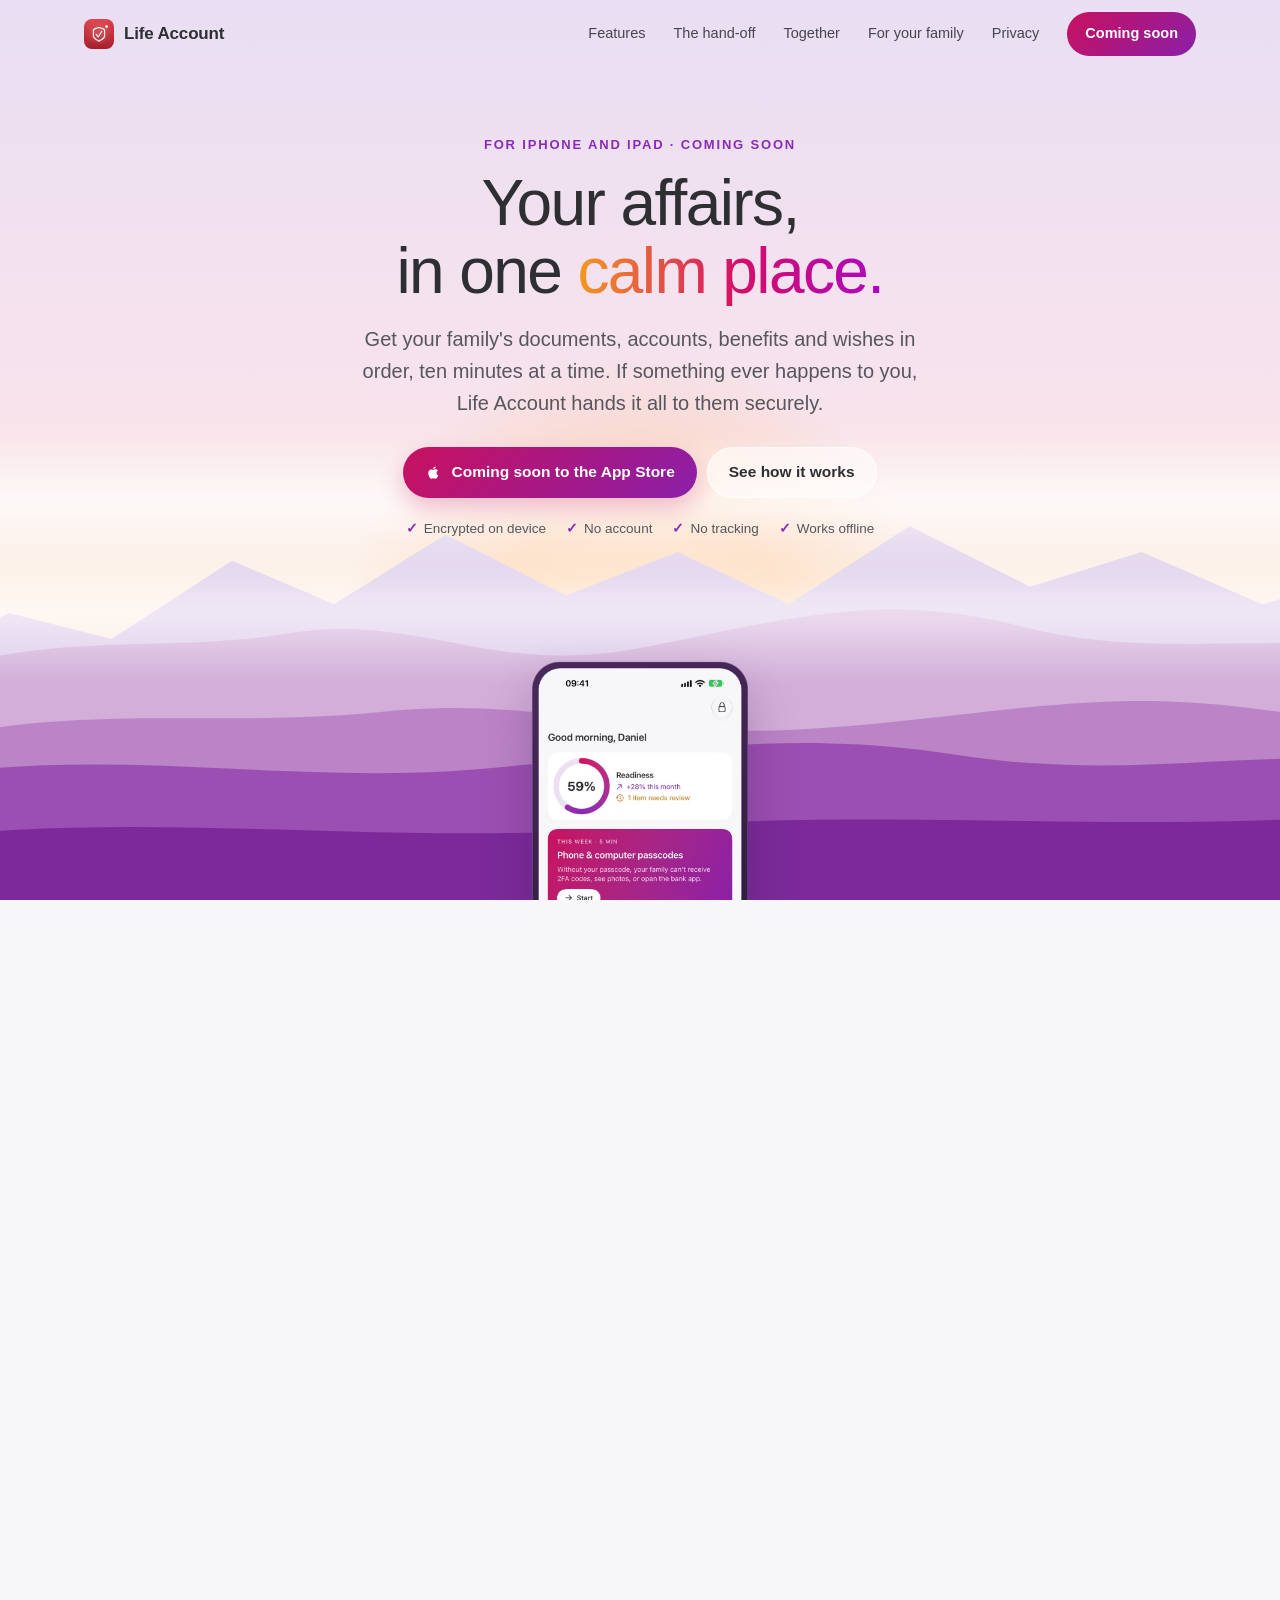
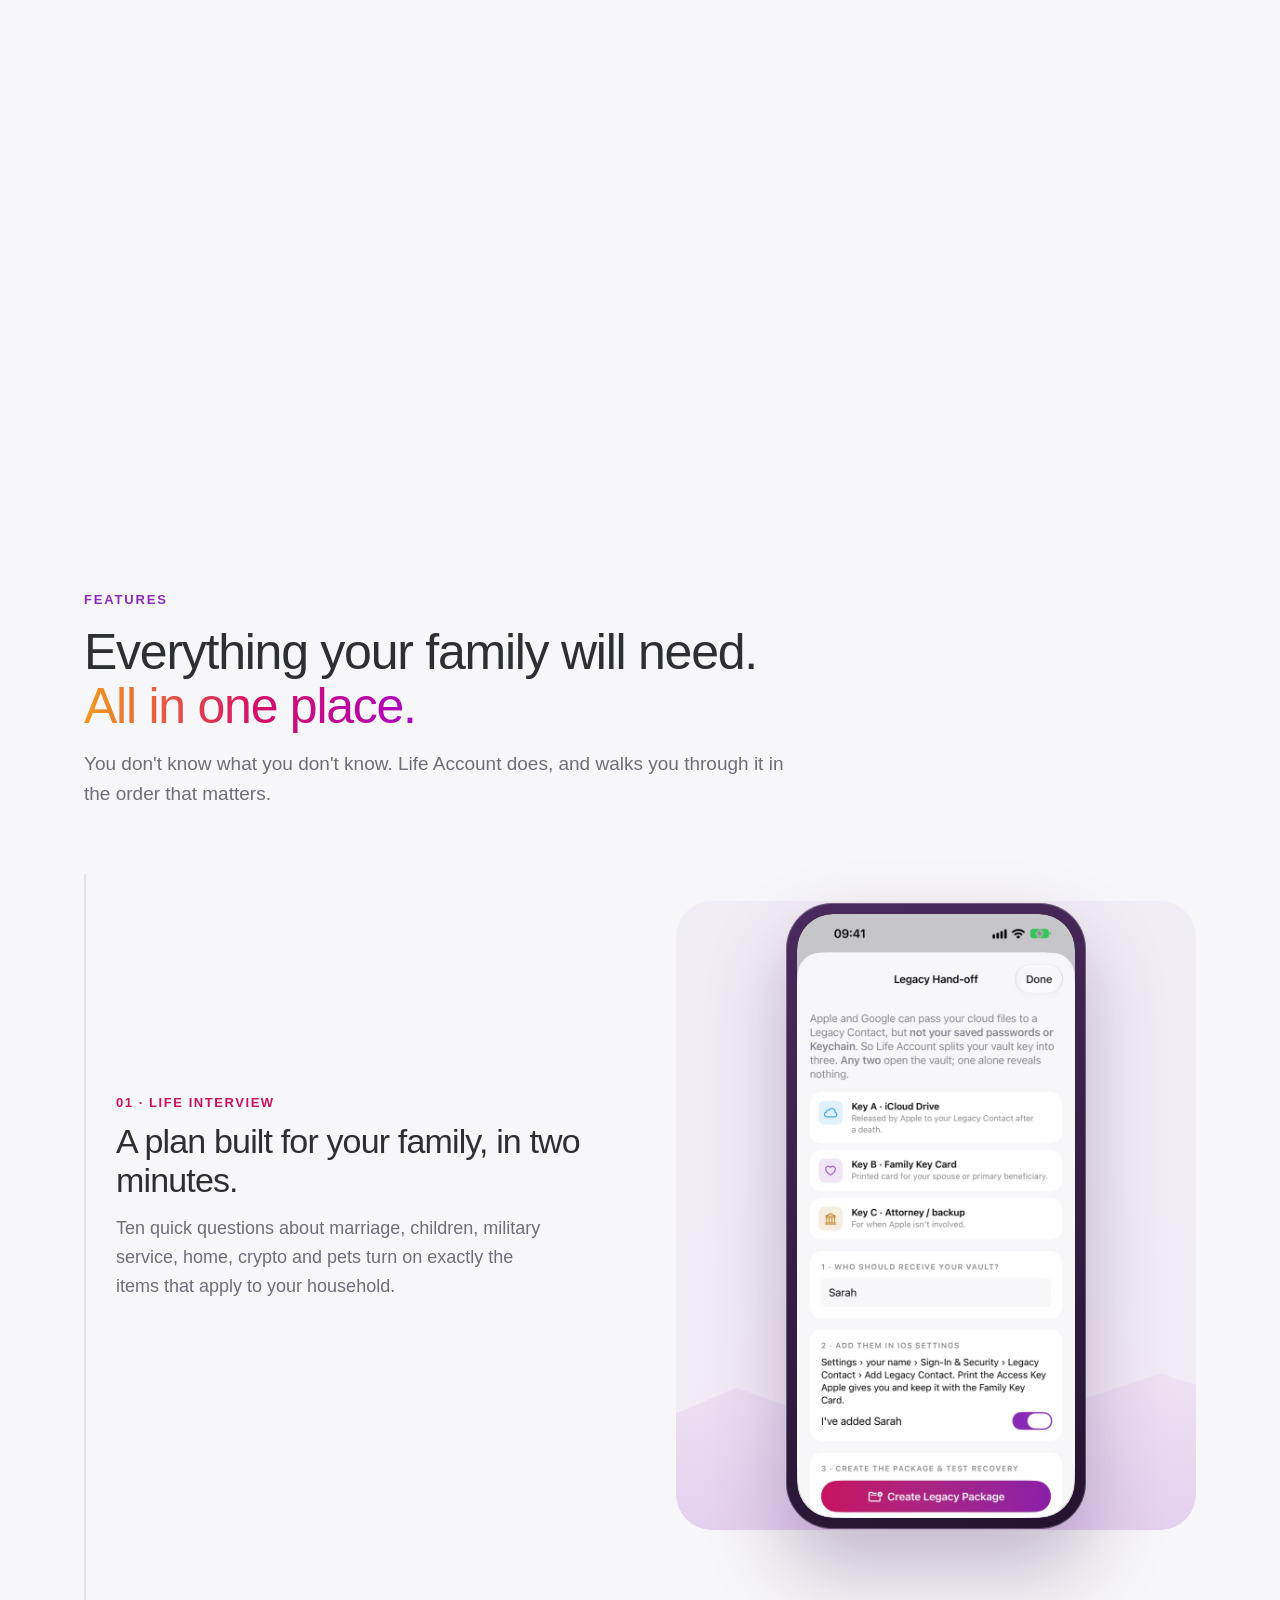
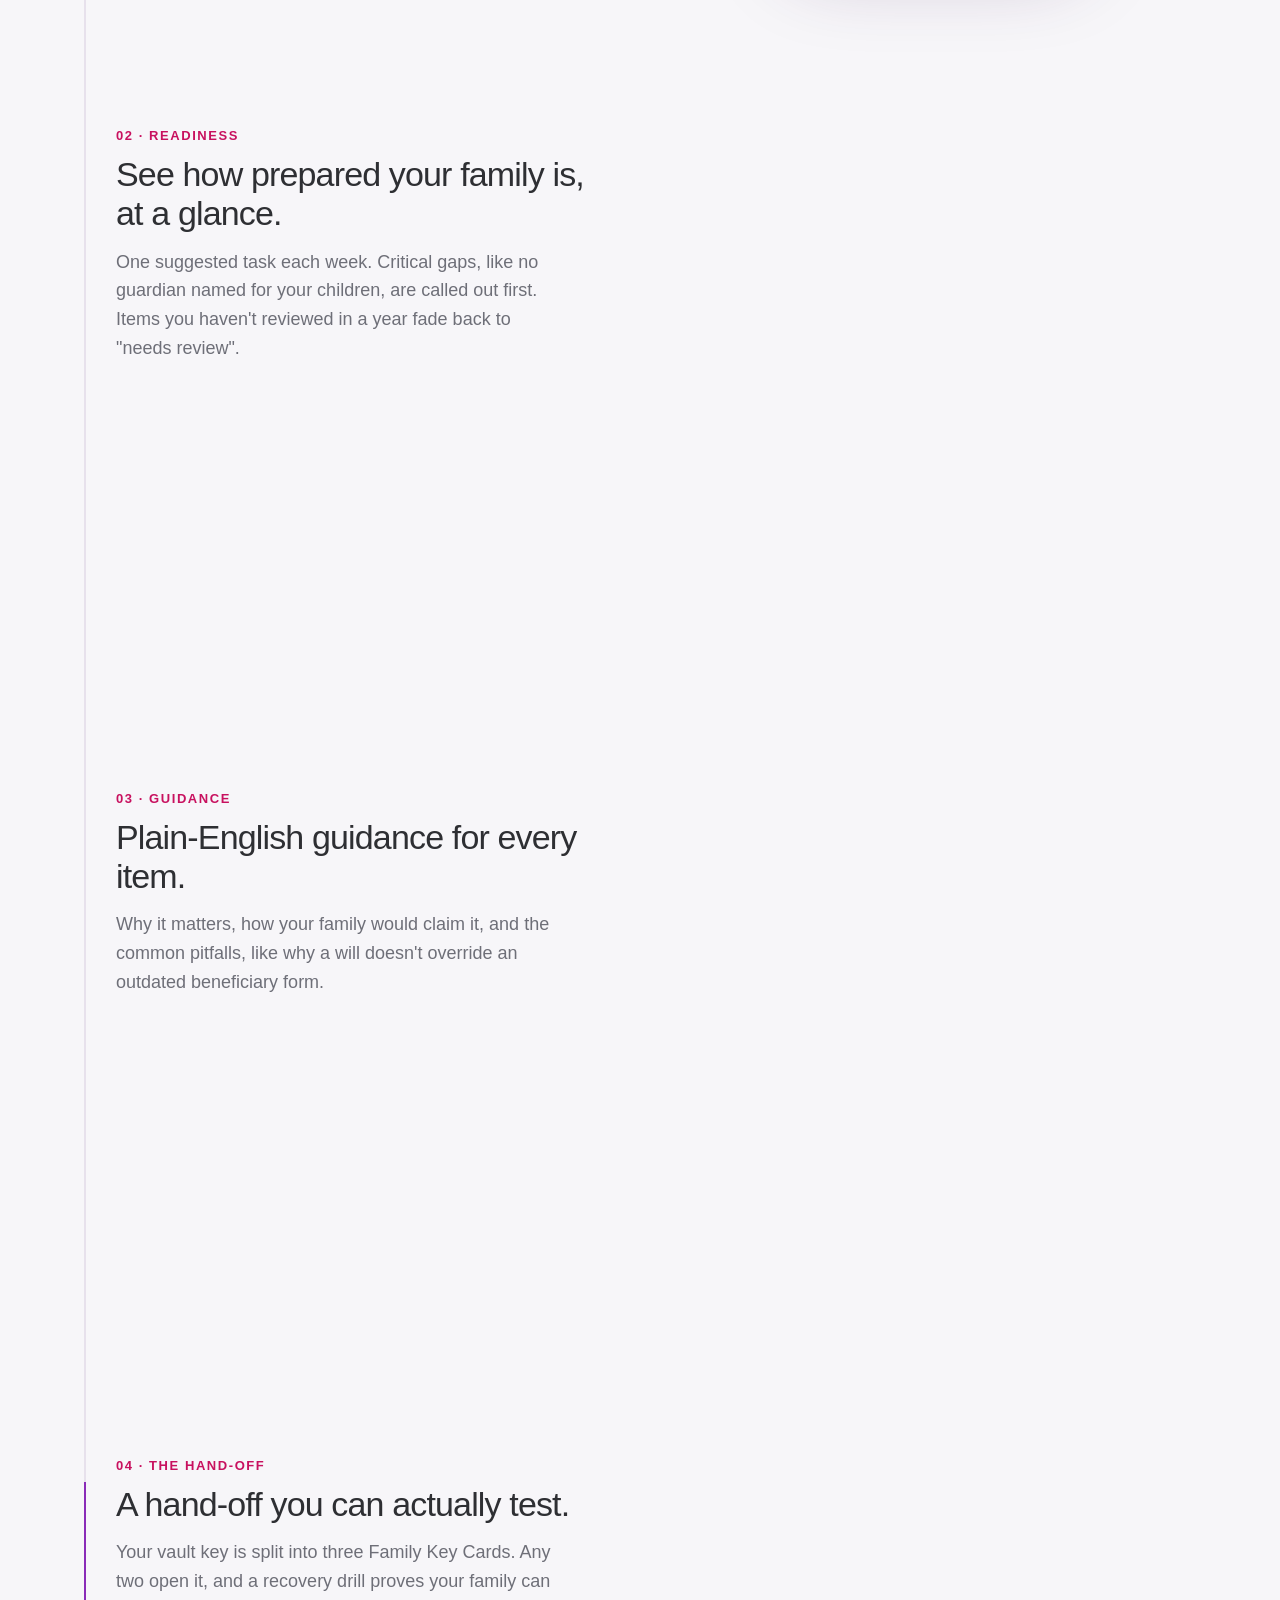
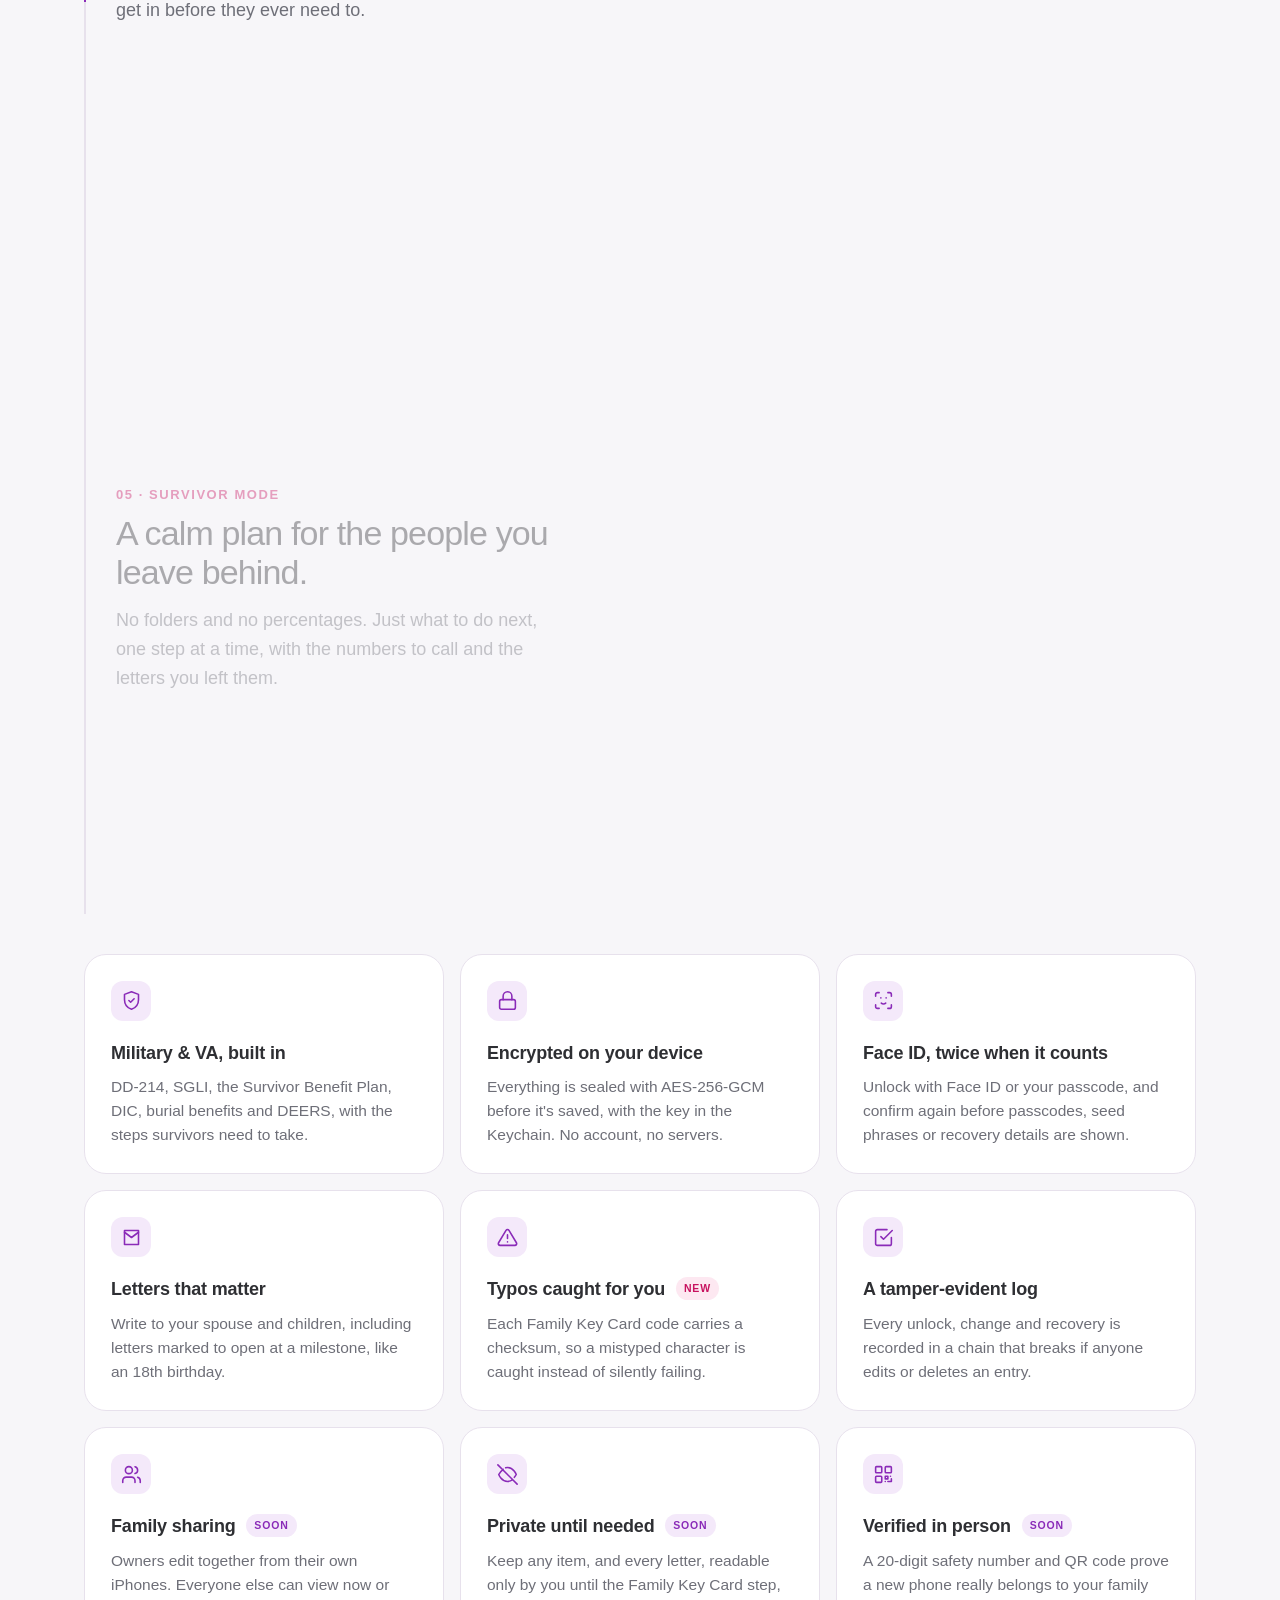
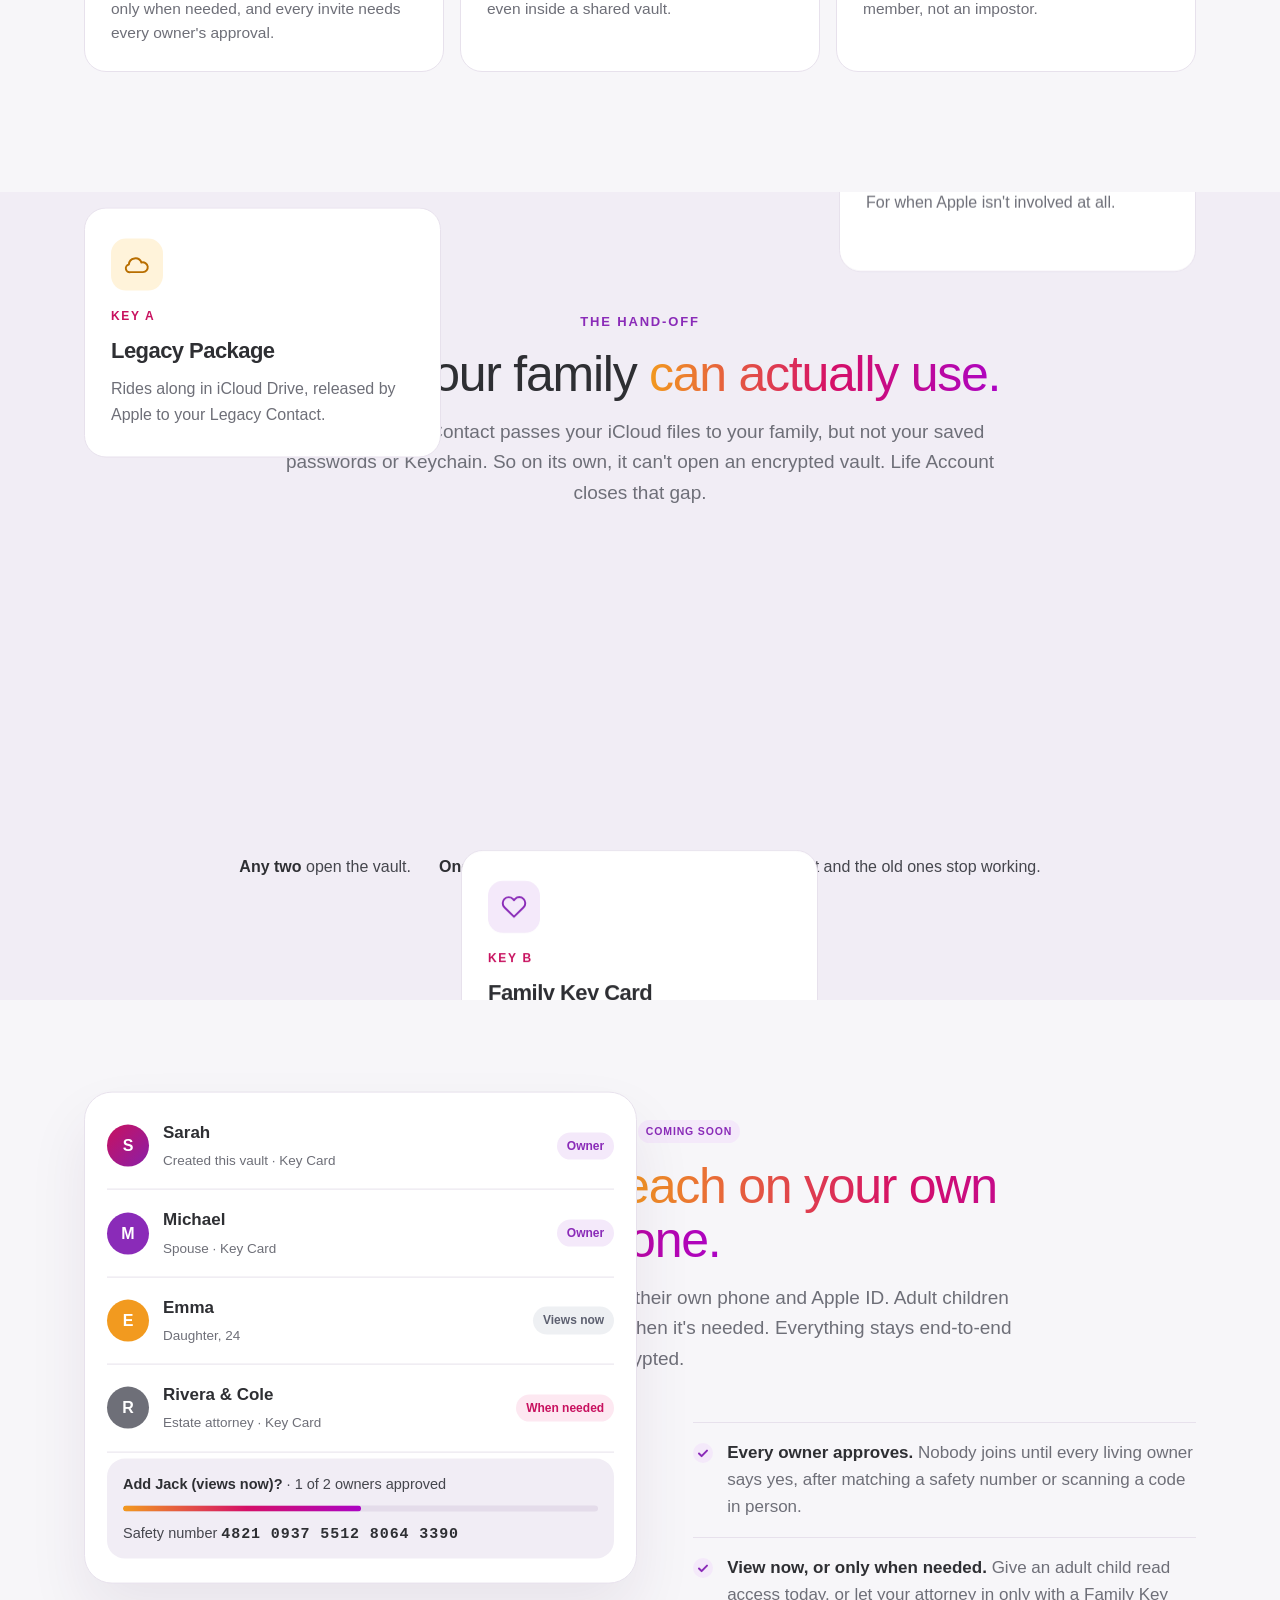
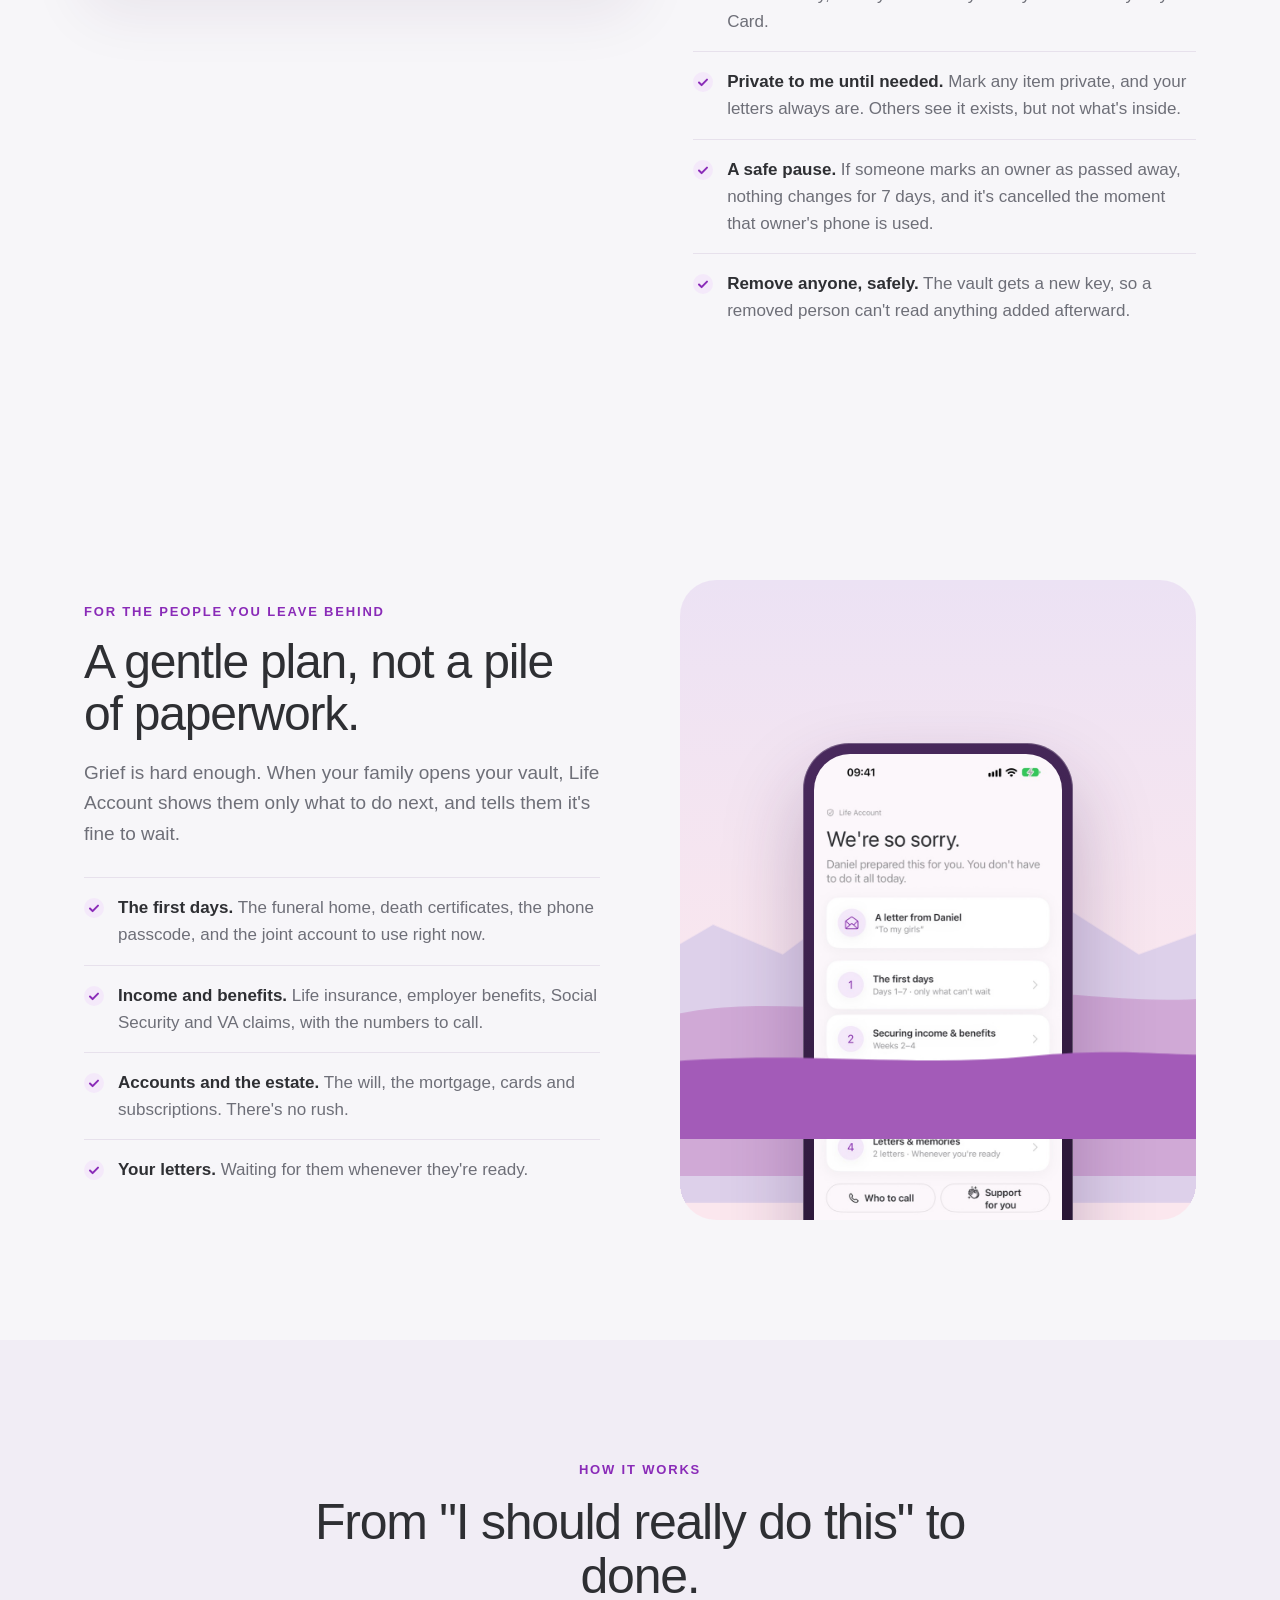
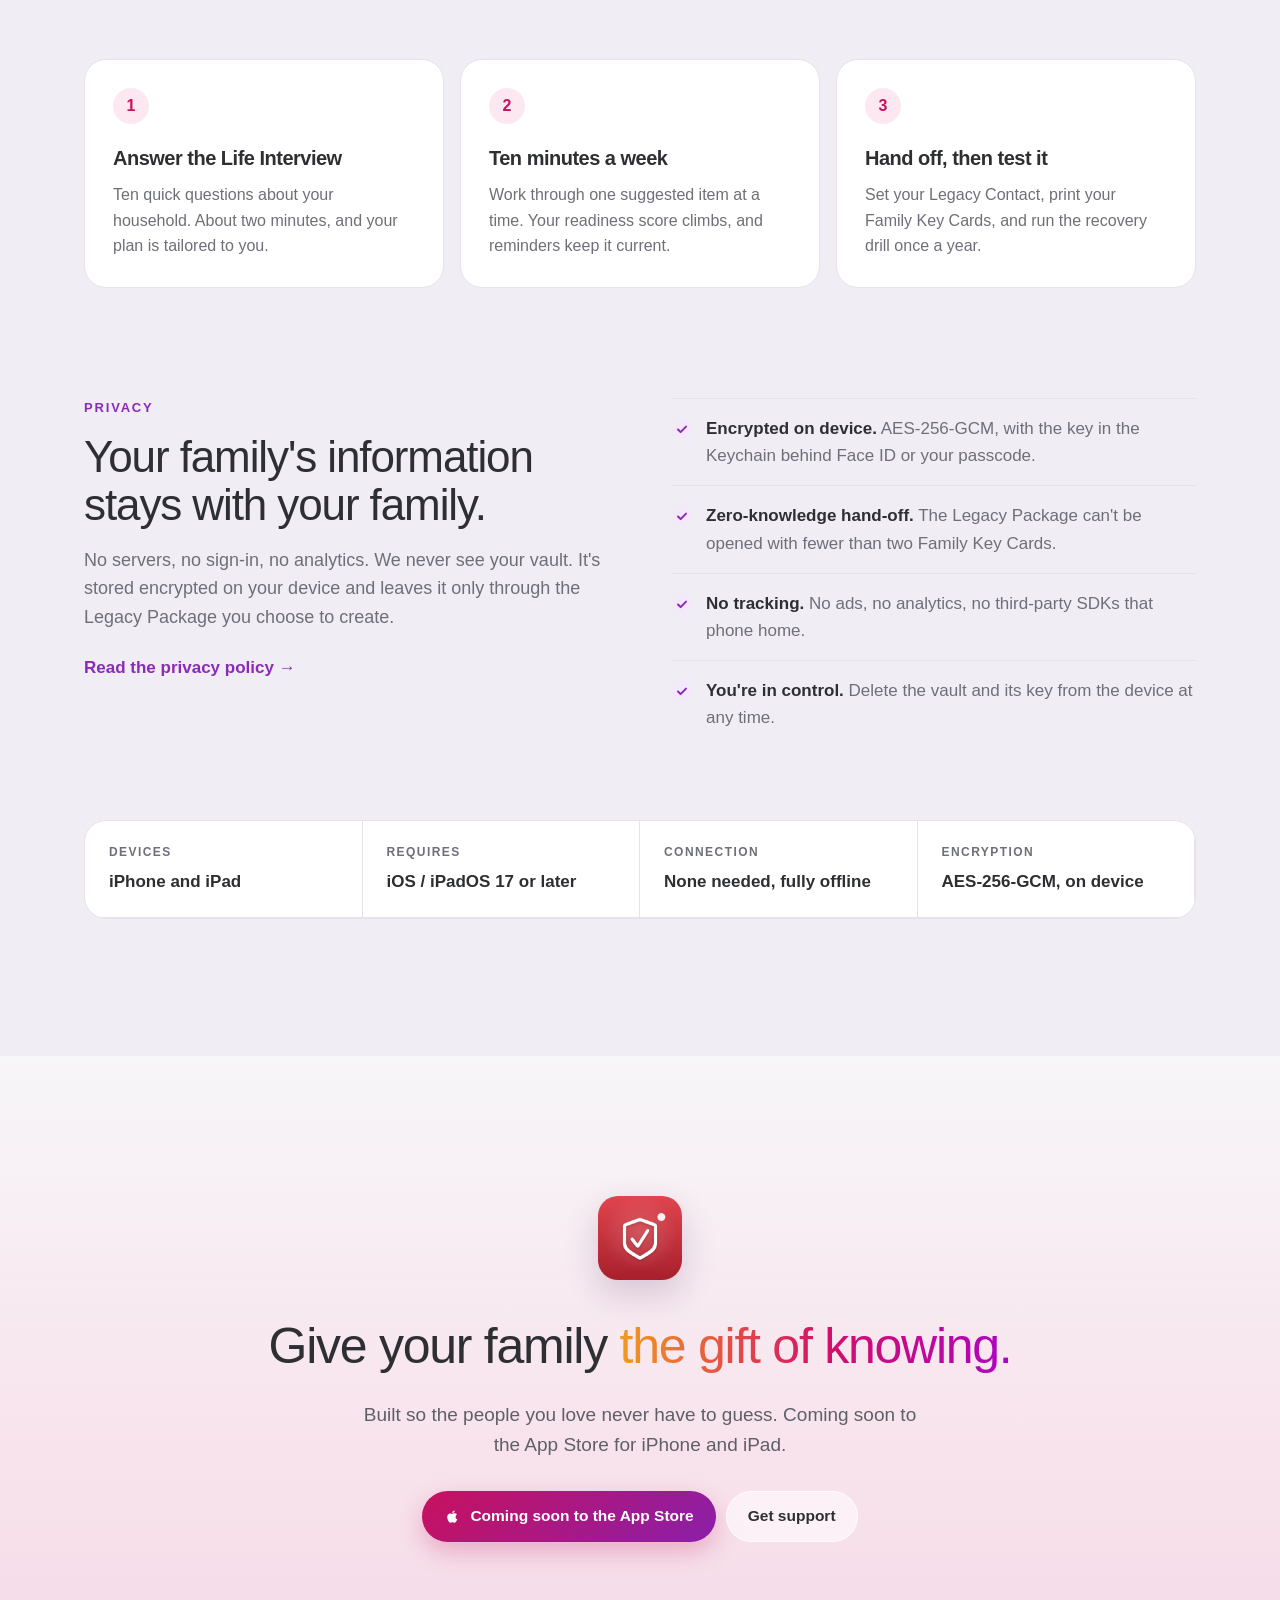
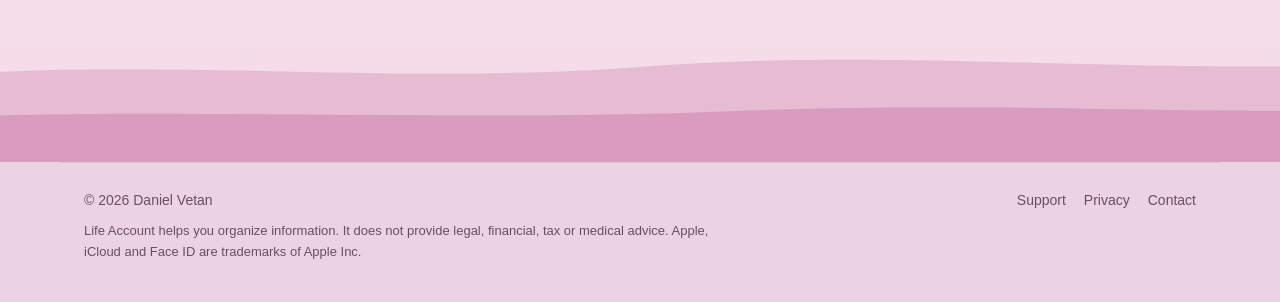
==== commit 123ed9ec: "Marketing page: new app theme, Together section, fresh screenshots" ====
--- a/marketing.html
+++ b/marketing.html
@@ -8,15 +8,18 @@
 <meta property="og:title" content="Life Account — Everything your family will need, in one calm place">
 <meta property="og:description" content="An encrypted family vault and guided planner. No account, no servers, no tracking.">
 <meta property="og:image" content="https://danielvetan.github.io/life-account-site/images/icon-512.png">
-<meta name="theme-color" content="#f6f3ec">
+<meta name="theme-color" content="#f7f6f9">
 <link rel="icon" href="images/favicon.png">
 <link rel="apple-touch-icon" href="images/apple-touch-icon.png">
 <style>
 :root {
-  --paper: #f6f3ec; --paper-2: #efeadf; --card: #ffffff; --line: #e4ddcf;
-  --ink: #1d2a3a; --text: #3b4656; --muted: #6f7886;
-  --sage: #5f8a72; --sage-2: #e4ede6; --brass: #a8823f; --brass-2: #f3ead8;
-  --sky-top: #c9d7e6; --sky-mid: #ecdcc9; --sky-low: #f6e3cf;
+  --bg: #f7f6f9; --bg-2: #f1edf5; --card: #ffffff; --line: #e7e1ec;
+  --ink: #2e2f33; --text: #45464d; --muted: #6e6f78;
+  --accent: #8a2bb8; --accent-wash: #f4e9fa; --rose: #c8115f; --rose-wash: #fde8f1;
+  --amber: #ffba32; --magenta: #d50f67; --violet: #ac04c4;
+  --spectrum: linear-gradient(90deg, #f29a1f 0%, #d50f67 52%, #ac04c4 100%);
+  --brand: linear-gradient(135deg, #c8115f, #8a1fa8);
+  --sky-top: #e9def3; --sky-mid: #f8e3ec; --sky-low: #fdeee2;
   --radius: 22px; --max: 1160px;
   --sans: -apple-system, BlinkMacSystemFont, "SF Pro Display", "Segoe UI", Roboto, sans-serif;
   --text-font: -apple-system, BlinkMacSystemFont, "SF Pro Text", "Segoe UI", Roboto, sans-serif;
@@ -24,47 +27,49 @@
 }
 * { box-sizing: border-box; }
 html { scroll-padding-top: 76px; }
-body { margin: 0; background: var(--paper); color: var(--text); font: 17px/1.6 var(--text-font); -webkit-font-smoothing: antialiased; overflow-x: hidden; }
+body { margin: 0; background: var(--bg); color: var(--text); font: 17px/1.6 var(--text-font); -webkit-font-smoothing: antialiased; overflow-x: hidden; }
 img { display: block; max-width: 100%; }
 a { color: inherit; }
 h1, h2, h3 { font-family: var(--sans); color: var(--ink); margin: 0; letter-spacing: -0.025em; font-weight: 500; }
 p { margin: 0; }
 .wrap { max-width: var(--max); margin: 0 auto; padding: 0 24px; }
-.eyebrow { font-size: 13px; font-weight: 600; letter-spacing: .14em; text-transform: uppercase; color: var(--sage); }
+.eyebrow { font-size: 13px; font-weight: 600; letter-spacing: .14em; text-transform: uppercase; color: var(--accent); }
+
+.grad { background: var(--spectrum); -webkit-background-clip: text; background-clip: text; color: transparent; }
 
 /* ---------- Nav ---------- */
 nav.top { position: fixed; inset: 0 0 auto; z-index: 50; transition: background .3s, box-shadow .3s, color .3s; }
 nav.top .wrap { display: flex; align-items: center; justify-content: space-between; height: 68px; }
-nav.top.solid { background: rgba(246, 243, 236, .86); backdrop-filter: saturate(160%) blur(16px); -webkit-backdrop-filter: saturate(160%) blur(16px); box-shadow: 0 1px 0 var(--line); }
+nav.top.solid { background: rgba(247, 246, 249, .86); backdrop-filter: saturate(160%) blur(16px); -webkit-backdrop-filter: saturate(160%) blur(16px); box-shadow: 0 1px 0 var(--line); }
 .brand { display: flex; align-items: center; gap: 10px; text-decoration: none; color: var(--ink); font: 600 17px var(--sans); letter-spacing: -.01em; }
 .brand img { width: 30px; height: 30px; border-radius: 8px; }
 .links { display: flex; align-items: center; gap: 28px; font-size: 14.5px; }
 .links a { text-decoration: none; color: var(--text); }
 .links a:hover { color: var(--ink); }
-.pill { display: inline-flex; align-items: center; gap: 8px; padding: 10px 18px; border-radius: 999px; background: var(--ink); color: #fff !important; font-weight: 550; text-decoration: none; font-size: 14.5px; }
+.pill { display: inline-flex; align-items: center; gap: 8px; padding: 10px 18px; border-radius: 999px; background: var(--brand); color: #fff !important; font-weight: 550; text-decoration: none; font-size: 14.5px; }
 @media (max-width: 760px) { .links a:not(.pill) { display: none; } }
 
 /* ---------- Hero: layered landscape + scroll push-in ---------- */
 .hero { position: relative; height: 230vh; }
-.hero-stage { position: sticky; top: 0; height: 100vh; overflow: hidden; background: linear-gradient(180deg, var(--sky-top) 0%, var(--sky-mid) 46%, var(--sky-low) 64%, #e7e2cf 100%); }
+.hero-stage { position: sticky; top: 0; height: 100vh; overflow: hidden; background: linear-gradient(180deg, var(--sky-top) 0%, var(--sky-mid) 46%, var(--sky-low) 64%, #f6e6ef 100%); }
 .layer { position: absolute; left: -8%; right: -8%; bottom: 0; will-change: transform; transform-origin: 50% 100%; }
 .layer svg { width: 100%; height: 100%; display: block; }
-.sun { position: absolute; left: 50%; top: 38%; width: 70vmin; height: 70vmin; margin-left: -35vmin; border-radius: 50%; background: radial-gradient(circle, rgba(255, 240, 214, .95) 0%, rgba(255, 228, 190, .45) 35%, transparent 68%); will-change: transform; }
+.sun { position: absolute; left: 50%; top: 38%; width: 70vmin; height: 70vmin; margin-left: -35vmin; border-radius: 50%; background: radial-gradient(circle, rgba(255, 226, 196, .95) 0%, rgba(255, 186, 120, .38) 35%, transparent 68%); will-change: transform; }
 .mist { position: absolute; left: -10%; right: -10%; height: 16vh; background: linear-gradient(180deg, transparent, rgba(255, 255, 255, .72) 50%, transparent); filter: blur(6px); will-change: transform; }
 .hero-copy { position: absolute; left: 0; right: 0; top: 15vh; text-align: center; z-index: 5; padding: 0 24px; will-change: transform, opacity; }
 .hero-copy h1 { font-size: clamp(38px, 5.6vw, 64px); line-height: 1.06; }
-.hero-copy p { font-size: clamp(17px, 1.6vw, 20px); color: #4c5768; max-width: 560px; margin: 18px auto 28px; }
+.hero-copy p { font-size: clamp(17px, 1.6vw, 20px); color: #55565e; max-width: 560px; margin: 18px auto 28px; }
 .ctas { display: flex; gap: 10px; justify-content: center; flex-wrap: wrap; }
 .btn { display: inline-flex; align-items: center; gap: 9px; padding: 13px 22px; border-radius: 999px; font-weight: 560; font-size: 15.5px; text-decoration: none; transition: transform .15s, background .2s; }
 .btn:active { transform: scale(.98); }
-.btn-dark { background: var(--ink); color: #fff; }
+.btn-dark { background: var(--brand); color: #fff; box-shadow: 0 10px 24px rgba(200, 17, 95, .25); }
 .btn-glass { background: rgba(255, 255, 255, .55); color: var(--ink); backdrop-filter: blur(10px); -webkit-backdrop-filter: blur(10px); box-shadow: inset 0 0 0 1px rgba(255, 255, 255, .7); }
 .btn svg { width: 17px; height: 17px; }
 .hero-device { position: absolute; left: 50%; bottom: 0; z-index: 5; width: min(360px, 62vw); margin-left: calc(min(360px, 62vw) / -2); transform-origin: 50% 100%; will-change: transform; }
-.device { border-radius: 46px; padding: 11px; background: linear-gradient(160deg, #3a4a5f, #1b2636); box-shadow: 0 40px 80px rgba(29, 42, 58, .28), 0 0 0 1px rgba(255, 255, 255, .25) inset; }
+.device { border-radius: 46px; padding: 11px; background: linear-gradient(160deg, #4a2a5e, #24132f); box-shadow: 0 40px 80px rgba(61, 26, 82, .28), 0 0 0 1px rgba(255, 255, 255, .25) inset; }
 .device img { border-radius: 36px; width: 100%; }
-.trust { display: flex; justify-content: center; gap: 8px 20px; flex-wrap: wrap; margin-top: 20px; font-size: 13.5px; color: #4c5768; }
-.trust span::before { content: "✓"; color: var(--sage); font-weight: 700; margin-right: 6px; }
+.trust { display: flex; justify-content: center; gap: 8px 20px; flex-wrap: wrap; margin-top: 20px; font-size: 13.5px; color: #55565e; }
+.trust span::before { content: "✓"; color: var(--accent); font-weight: 700; margin-right: 6px; }
 
 /* ---------- Features: pinned phone storytelling ---------- */
 section.block { padding: 120px 0; position: relative; }
@@ -75,16 +80,16 @@
 .chapters { position: relative; }
 .chapters::before { content: ""; position: absolute; left: 0; top: 0; bottom: 0; width: 2px; background: var(--line); }
 .chapter { min-height: 72vh; display: flex; flex-direction: column; justify-content: center; padding-left: 32px; position: relative; opacity: .38; transition: opacity .45s; }
-.chapter::before { content: ""; position: absolute; left: 0; top: 50%; height: 0; width: 2px; background: var(--sage); transition: height .45s, top .45s; }
+.chapter::before { content: ""; position: absolute; left: 0; top: 50%; height: 0; width: 2px; background: var(--accent); transition: height .45s, top .45s; }
 .chapter.active { opacity: 1; }
 .chapter.active::before { top: calc(50% - 60px); height: 120px; }
-.chapter .num { font: 600 13px var(--sans); color: var(--brass); letter-spacing: .12em; margin-bottom: 12px; }
+.chapter .num { font: 600 13px var(--sans); color: var(--rose); letter-spacing: .12em; margin-bottom: 12px; }
 .chapter h3 { font-size: clamp(26px, 2.8vw, 34px); line-height: 1.15; margin-bottom: 14px; }
 .chapter p { color: var(--muted); font-size: 18px; max-width: 440px; }
 .chapter .inline-shot { display: none; }
 .pin { position: sticky; top: 12vh; height: 76vh; display: flex; align-items: center; justify-content: center; }
-.pin-bg { position: absolute; inset: 4% 0; border-radius: 36px; background: radial-gradient(120% 90% at 50% 100%, var(--sage-2), var(--paper-2) 70%); overflow: hidden; }
-.pin-bg::after { content: ""; position: absolute; left: -10%; right: -10%; bottom: -1px; height: 38%; background: linear-gradient(180deg, transparent, rgba(95, 138, 114, .16)); clip-path: polygon(0 60%, 18% 40%, 34% 55%, 52% 30%, 70% 48%, 86% 34%, 100% 46%, 100% 100%, 0 100%); }
+.pin-bg { position: absolute; inset: 4% 0; border-radius: 36px; background: radial-gradient(120% 90% at 50% 100%, var(--accent-wash), var(--bg-2) 70%); overflow: hidden; }
+.pin-bg::after { content: ""; position: absolute; left: -10%; right: -10%; bottom: -1px; height: 38%; background: linear-gradient(180deg, transparent, rgba(138, 43, 184, .14)); clip-path: polygon(0 60%, 18% 40%, 34% 55%, 52% 30%, 70% 48%, 86% 34%, 100% 46%, 100% 100%, 0 100%); }
 .pin .device { position: relative; width: min(300px, 80%); }
 .pin .screens { position: relative; border-radius: 36px; overflow: hidden; aspect-ratio: 1320 / 2868; }
 .pin .screens img { position: absolute; inset: 0; width: 100%; height: 100%; object-fit: cover; opacity: 0; transform: scale(1.03); transition: opacity .55s ease, transform .7s ease; }
@@ -94,7 +99,7 @@
   .pin { display: none; }
   .chapters::before, .chapter::before { display: none; }
   .chapter { min-height: 0; opacity: 1; padding: 0 0 72px; }
-  .chapter .inline-shot { display: block; width: min(280px, 78%); margin: 28px auto 0; border-radius: 36px; border: 9px solid #24324a; box-shadow: 0 24px 50px rgba(29, 42, 58, .2); }
+  .chapter .inline-shot { display: block; width: min(280px, 78%); margin: 28px auto 0; border-radius: 36px; border: 9px solid #2a1a36; box-shadow: 0 24px 50px rgba(61, 26, 82, .2); }
 }
 
 /* Feature grid */
@@ -102,27 +107,48 @@
 @media (max-width: 900px) { .grid { grid-template-columns: repeat(2, 1fr); } }
 @media (max-width: 600px) { .grid { grid-template-columns: 1fr; } }
 .card { background: var(--card); border: 1px solid var(--line); border-radius: var(--radius); padding: 26px; transition: transform .3s, box-shadow .3s; }
-.card:hover { transform: translateY(-3px); box-shadow: 0 18px 40px rgba(29, 42, 58, .07); }
-.card .ico { width: 40px; height: 40px; border-radius: 12px; display: grid; place-items: center; background: var(--sage-2); color: var(--sage); margin-bottom: 18px; }
+.card:hover { transform: translateY(-3px); box-shadow: 0 18px 40px rgba(61, 26, 82, .07); }
+.card .ico { width: 40px; height: 40px; border-radius: 12px; display: grid; place-items: center; background: var(--accent-wash); color: var(--accent); margin-bottom: 18px; }
 .card .ico svg { width: 21px; height: 21px; }
 .card h3 { font-size: 18px; font-weight: 600; letter-spacing: -.01em; margin-bottom: 8px; }
 .card p { color: var(--muted); font-size: 15.5px; line-height: 1.55; }
-.badge { display: inline-block; font-size: 10.5px; font-weight: 700; letter-spacing: .08em; padding: 3px 8px; border-radius: 999px; background: var(--brass-2); color: var(--brass); vertical-align: 3px; margin-left: 6px; }
+.badge { display: inline-block; font-size: 10.5px; font-weight: 700; letter-spacing: .08em; padding: 3px 8px; border-radius: 999px; background: var(--rose-wash); color: var(--rose); vertical-align: 3px; margin-left: 6px; }
+.badge.soon { background: var(--accent-wash); color: var(--accent); }
 
 /* ---------- Hand-off: parallax cards ---------- */
-.handoff { background: var(--paper-2); overflow: hidden; }
+.handoff { background: var(--bg-2); overflow: hidden; }
 .center { text-align: center; max-width: 760px; margin: 0 auto 56px; }
 .center p { color: var(--muted); font-size: 19px; }
 .keys { position: relative; display: grid; grid-template-columns: repeat(3, 1fr); gap: 20px; }
 @media (max-width: 800px) { .keys { grid-template-columns: 1fr; } }
 .key { background: var(--card); border: 1px solid var(--line); border-radius: var(--radius); padding: 30px 26px; will-change: transform; }
-.key .tag { font: 700 12px var(--sans); letter-spacing: .14em; color: var(--brass); }
+.key .tag { font: 700 12px var(--sans); letter-spacing: .14em; color: var(--rose); }
 .key h3 { font-size: 22px; margin: 10px 0 8px; font-weight: 600; }
 .key p { color: var(--muted); font-size: 16px; }
 .key .glyph { width: 52px; height: 52px; border-radius: 15px; display: grid; place-items: center; margin-bottom: 18px; }
 .key .glyph svg { width: 26px; height: 26px; }
 .rule { display: flex; justify-content: center; gap: 12px 28px; flex-wrap: wrap; margin-top: 40px; color: var(--text); font-size: 16px; }
 .rule b { color: var(--ink); font-weight: 600; }
+
+/* ---------- Together (shared vault) ---------- */
+.together { overflow: hidden; }
+.together .center { margin-bottom: 48px; }
+.people { display: grid; grid-template-columns: 1.1fr 1fr; gap: 56px; align-items: center; }
+@media (max-width: 900px) { .people { grid-template-columns: 1fr; gap: 40px; } }
+.roster { background: var(--card); border: 1px solid var(--line); border-radius: 28px; padding: 10px 22px; box-shadow: 0 30px 60px rgba(61, 26, 82, .08); will-change: transform; }
+.person { display: flex; align-items: center; gap: 14px; padding: 16px 0; border-bottom: 1px solid var(--line); }
+.person:last-child { border-bottom: 0; }
+.avatar { width: 42px; height: 42px; border-radius: 50%; display: grid; place-items: center; color: #fff; font: 600 16px var(--sans); flex: none; }
+.person b { color: var(--ink); font-weight: 600; display: block; }
+.person small { color: var(--muted); font-size: 13.5px; }
+.role { margin-left: auto; font-size: 12px; font-weight: 600; padding: 4px 10px; border-radius: 999px; white-space: nowrap; }
+.role.owner { background: var(--accent-wash); color: var(--accent); }
+.role.now { background: #eef0f3; color: #5d6070; }
+.role.later { background: var(--rose-wash); color: var(--rose); }
+.approve { margin: 6px 0 14px; padding: 14px 16px; border-radius: 18px; background: var(--bg-2); font-size: 14.5px; color: var(--text); }
+.approve .bar { height: 6px; border-radius: 6px; background: #e4dcea; margin-top: 10px; overflow: hidden; }
+.approve .bar i { display: block; height: 100%; width: 50%; background: var(--spectrum); border-radius: 6px; }
+.safety { font: 600 15px ui-monospace, "SF Mono", Menlo, monospace; letter-spacing: .06em; color: var(--ink); }
 
 /* ---------- Survivor split with parallax device ---------- */
 .split { display: grid; grid-template-columns: 1fr 1fr; gap: 80px; align-items: center; }
@@ -131,9 +157,9 @@
 .split .lead { color: var(--muted); font-size: 19px; margin-bottom: 28px; }
 .points { list-style: none; padding: 0; margin: 0; }
 .points li { padding: 16px 0 16px 34px; border-top: 1px solid var(--line); position: relative; color: var(--muted); }
-.points li::before { content: ""; position: absolute; left: 0; top: 20px; width: 20px; height: 20px; border-radius: 50%; background: var(--sage-2) url("data:image/svg+xml,%3Csvg xmlns='http://www.w3.org/2000/svg' viewBox='0 0 20 20'%3E%3Cpath d='M6 10.5l2.6 2.6L14 7.6' fill='none' stroke='%235f8a72' stroke-width='2' stroke-linecap='round' stroke-linejoin='round'/%3E%3C/svg%3E") center/20px no-repeat; }
+.points li::before { content: ""; position: absolute; left: 0; top: 20px; width: 20px; height: 20px; border-radius: 50%; background: var(--accent-wash) url("data:image/svg+xml,%3Csvg xmlns='http://www.w3.org/2000/svg' viewBox='0 0 20 20'%3E%3Cpath d='M6 10.5l2.6 2.6L14 7.6' fill='none' stroke='%238a2bb8' stroke-width='2' stroke-linecap='round' stroke-linejoin='round'/%3E%3C/svg%3E") center/20px no-repeat; }
 .points strong { color: var(--ink); font-weight: 600; }
-.stage { position: relative; height: 640px; border-radius: 36px; overflow: hidden; background: linear-gradient(180deg, #dfe6ee, #f4e6d4 70%); }
+.stage { position: relative; height: 640px; border-radius: 36px; overflow: hidden; background: linear-gradient(180deg, #ece2f4, #fbe7ee 70%); }
 @media (max-width: 600px) { .stage { height: 560px; } }
 .stage .hill { position: absolute; left: -10%; width: 120%; bottom: 0; display: block; will-change: transform; }
 .stage .device { position: absolute; left: 50%; bottom: -40px; width: 270px; margin-left: -135px; will-change: transform; }
@@ -142,12 +168,12 @@
 .steps { display: grid; grid-template-columns: repeat(3, 1fr); gap: 16px; counter-reset: s; }
 @media (max-width: 800px) { .steps { grid-template-columns: 1fr; } }
 .step { counter-increment: s; background: var(--card); border: 1px solid var(--line); border-radius: var(--radius); padding: 28px; }
-.step::before { content: counter(s); display: grid; place-items: center; width: 36px; height: 36px; border-radius: 50%; background: var(--brass-2); color: var(--brass); font: 600 16px var(--sans); margin-bottom: 18px; }
+.step::before { content: counter(s); display: grid; place-items: center; width: 36px; height: 36px; border-radius: 50%; background: var(--rose-wash); color: var(--rose); font: 600 16px var(--sans); margin-bottom: 18px; }
 .step h3 { font-size: 20px; font-weight: 600; }
 .step p { color: var(--muted); font-size: 16px; margin-top: 8px; }
 .privacy { display: grid; grid-template-columns: 1fr 1fr; gap: 64px; align-items: start; }
 @media (max-width: 900px) { .privacy { grid-template-columns: 1fr; gap: 28px; } }
-.textlink { color: var(--sage); font-weight: 600; text-decoration: none; }
+.textlink { color: var(--accent); font-weight: 600; text-decoration: none; }
 .textlink:hover { text-decoration: underline; }
 .specs { display: grid; grid-template-columns: repeat(4, 1fr); gap: 0; border: 1px solid var(--line); border-radius: var(--radius); overflow: hidden; background: var(--card); margin-top: 72px; }
 @media (max-width: 800px) { .specs { grid-template-columns: 1fr 1fr; } }
@@ -156,15 +182,15 @@
 .specs dd { margin: 0; color: var(--ink); font-weight: 550; }
 
 /* ---------- Final CTA: landscape again ---------- */
-.final { position: relative; overflow: hidden; text-align: center; padding: 140px 0 220px; background: linear-gradient(180deg, var(--paper) 0%, var(--sky-low) 55%, #ead9c2 100%); }
+.final { position: relative; overflow: hidden; text-align: center; padding: 140px 0 220px; background: linear-gradient(180deg, var(--bg) 0%, var(--sky-mid) 55%, #f3d9e6 100%); }
 .final .hill { position: absolute; left: -10%; width: 120%; bottom: 0; display: block; will-change: transform; }
 .final .inner { position: relative; z-index: 2; }
-.final img.icon { width: 84px; height: 84px; border-radius: 20px; margin: 0 auto 26px; box-shadow: 0 14px 34px rgba(29, 42, 58, .18); }
+.final img.icon { width: 84px; height: 84px; border-radius: 20px; margin: 0 auto 26px; box-shadow: 0 14px 34px rgba(61, 26, 82, .18); }
 .final h2 { font-size: clamp(32px, 4.4vw, 50px); margin-bottom: 14px; }
-.final p { color: #5b6574; font-size: 19px; max-width: 560px; margin: 0 auto 30px; }
-footer { background: #ead9c2; padding: 0 0 40px; color: #6b6253; font-size: 14px; }
-footer .wrap { display: flex; justify-content: space-between; gap: 16px; flex-wrap: wrap; border-top: 1px solid rgba(29, 42, 58, .1); padding-top: 26px; }
-footer a { color: #6b6253; text-decoration: none; margin-left: 18px; }
+.final p { color: #5e5f68; font-size: 19px; max-width: 560px; margin: 0 auto 30px; }
+footer { background: #ecd3e3; padding: 0 0 40px; color: #6a4f63; font-size: 14px; }
+footer .wrap { display: flex; justify-content: space-between; gap: 16px; flex-wrap: wrap; border-top: 1px solid rgba(61, 26, 82, .1); padding-top: 26px; }
+footer a { color: #6a4f63; text-decoration: none; margin-left: 18px; }
 footer a:hover { color: var(--ink); }
 .disclaimer { font-size: 13px; margin-top: 10px; max-width: 640px; }
 
@@ -176,7 +202,7 @@
   .hero { height: auto; }
   .hero-stage { position: relative; height: 100vh; min-height: 720px; }
   .reveal { opacity: 1; transform: none; transition: none; }
-  .layer, .sun, .mist, .hero-copy, .hero-device, .key, .stage .device, .stage .hill, .final .hill { transform: none !important; }
+  .layer, .sun, .mist, .hero-copy, .hero-device, .key, .roster, .stage .device, .stage .hill, .final .hill { transform: none !important; }
   .pin .screens img { transition: none; }
 }
 </style>
@@ -189,6 +215,7 @@
     <div class="links">
       <a href="#features">Features</a>
       <a href="#handoff">The hand-off</a>
+      <a href="#together">Together</a>
       <a href="#family">For your family</a>
       <a href="#privacy">Privacy</a>
       <a class="pill" href="#final">Coming soon</a>
@@ -202,20 +229,20 @@
     <div class="sun" data-depth="0.15"></div>
 
     <div class="layer" data-depth="0.08" style="height:58vh">
-      <svg viewBox="0 0 1600 600" preserveAspectRatio="none" aria-hidden="true"><path fill="#b9c7d6" d="M0 330 L120 270 L230 300 L360 210 L470 260 L590 180 L720 250 L840 200 L960 260 L1090 170 L1220 240 L1340 200 L1470 260 L1600 220 L1600 600 L0 600Z"/></svg>
+      <svg viewBox="0 0 1600 600" preserveAspectRatio="none" aria-hidden="true"><path fill="#dccbea" d="M0 330 L120 270 L230 300 L360 210 L470 260 L590 180 L720 250 L840 200 L960 260 L1090 170 L1220 240 L1340 200 L1470 260 L1600 220 L1600 600 L0 600Z"/></svg>
     </div>
     <div class="mist" data-depth="0.12" style="bottom:36vh"></div>
     <div class="layer" data-depth="0.2" style="height:48vh">
-      <svg viewBox="0 0 1600 600" preserveAspectRatio="none" aria-hidden="true"><path fill="#a9bcb0" d="M0 300 C160 220 280 260 420 230 C560 200 640 290 800 250 C960 210 1060 170 1210 220 C1350 265 1460 230 1600 250 L1600 600 L0 600Z"/></svg>
+      <svg viewBox="0 0 1600 600" preserveAspectRatio="none" aria-hidden="true"><path fill="#d2aed8" d="M0 300 C160 220 280 260 420 230 C560 200 640 290 800 250 C960 210 1060 170 1210 220 C1350 265 1460 230 1600 250 L1600 600 L0 600Z"/></svg>
     </div>
     <div class="mist" data-depth="0.24" style="bottom:24vh; opacity:.8"></div>
     <div class="layer" data-depth="0.38" style="height:38vh">
-      <svg viewBox="0 0 1600 600" preserveAspectRatio="none" aria-hidden="true"><path fill="#8faa94" d="M0 330 C200 250 330 300 520 270 C700 240 780 320 980 300 C1160 282 1280 230 1440 260 C1520 275 1570 290 1600 300 L1600 600 L0 600Z"/></svg>
+      <svg viewBox="0 0 1600 600" preserveAspectRatio="none" aria-hidden="true"><path fill="#bb84c6" d="M0 330 C200 250 330 300 520 270 C700 240 780 320 980 300 C1160 282 1280 230 1440 260 C1520 275 1570 290 1600 300 L1600 600 L0 600Z"/></svg>
     </div>
 
     <div class="hero-copy" id="heroCopy">
       <div class="eyebrow" style="margin-bottom:14px">For iPhone and iPad · Coming soon</div>
-      <h1>Your affairs,<br>in one calm place.</h1>
+      <h1>Your affairs,<br>in one <span class="grad">calm place.</span></h1>
       <p>Get your family's documents, accounts, benefits and wishes in order, ten minutes at a time. If something ever happens to you, Life Account hands it all to them securely.</p>
       <div class="ctas">
         <a class="btn btn-dark" href="#final"><svg viewBox="0 0 24 24" fill="currentColor" aria-hidden="true"><path d="M16.37 12.6c-.02-2.2 1.8-3.26 1.88-3.31-1.03-1.5-2.62-1.7-3.18-1.73-1.35-.14-2.64.8-3.33.8-.69 0-1.74-.78-2.87-.76-1.47.02-2.83.86-3.59 2.18-1.53 2.66-.39 6.6 1.1 8.75.73 1.05 1.6 2.24 2.73 2.2 1.1-.05 1.51-.71 2.84-.71 1.32 0 1.7.71 2.86.69 1.18-.02 1.93-1.07 2.65-2.13.83-1.22 1.18-2.4 1.2-2.46-.03-.01-2.3-.88-2.3-3.52zM14.2 6.13c.6-.73 1.01-1.75.9-2.76-.87.04-1.92.58-2.54 1.31-.56.65-1.05 1.68-.92 2.67.97.08 1.96-.49 2.56-1.22z"/></svg>Coming soon to the App Store</a>
@@ -229,7 +256,7 @@
     </div>
 
     <div class="layer" data-depth="0.62" style="height:22vh; z-index:4">
-      <svg viewBox="0 0 1600 300" preserveAspectRatio="none" aria-hidden="true"><path fill="#6f9479" d="M0 120 C220 60 420 130 640 100 C820 76 960 40 1140 80 C1320 120 1460 70 1600 90 L1600 300 L0 300Z"/><path fill="#5f8a72" d="M0 210 C260 160 520 220 800 190 C1080 160 1300 200 1600 170 L1600 300 L0 300Z"/></svg>
+      <svg viewBox="0 0 1600 300" preserveAspectRatio="none" aria-hidden="true"><path fill="#9c4fb2" d="M0 120 C220 60 420 130 640 100 C820 76 960 40 1140 80 C1320 120 1460 70 1600 90 L1600 300 L0 300Z"/><path fill="#7c2a9a" d="M0 210 C260 160 520 220 800 190 C1080 160 1300 200 1600 170 L1600 300 L0 300Z"/></svg>
     </div>
 
   </div>
@@ -240,7 +267,7 @@
   <div class="wrap">
     <div class="head reveal">
       <div class="eyebrow">Features</div>
-      <h2>Everything your family will need.<br>All in one place.</h2>
+      <h2>Everything your family will need.<br><span class="grad">All in one place.</span></h2>
       <p>You don't know what you don't know. Life Account does, and walks you through it in the order that matters.</p>
     </div>
 
@@ -303,6 +330,12 @@
         <h3>Typos caught for you <span class="badge">NEW</span></h3><p>Each Family Key Card code carries a checksum, so a mistyped character is caught instead of silently failing.</p></div>
       <div class="card reveal"><div class="ico"><svg viewBox="0 0 24 24" fill="none" stroke="currentColor" stroke-width="1.8" stroke-linecap="round" stroke-linejoin="round"><path d="M9 11l3 3L22 4"/><path d="M21 12v7a2 2 0 0 1-2 2H5a2 2 0 0 1-2-2V5a2 2 0 0 1 2-2h11"/></svg></div>
         <h3>A tamper-evident log</h3><p>Every unlock, change and recovery is recorded in a chain that breaks if anyone edits or deletes an entry.</p></div>
+      <div class="card reveal"><div class="ico"><svg viewBox="0 0 24 24" fill="none" stroke="currentColor" stroke-width="1.8" stroke-linecap="round" stroke-linejoin="round"><path d="M16 21v-2a4 4 0 0 0-4-4H6a4 4 0 0 0-4 4v2"/><circle cx="9" cy="7" r="4"/><path d="M22 21v-2a4 4 0 0 0-3-3.87M16 3.13a4 4 0 0 1 0 7.75"/></svg></div>
+        <h3>Family sharing <span class="badge soon">SOON</span></h3><p>Owners edit together from their own iPhones. Everyone else can view now or only when needed, and every invite needs every owner's approval.</p></div>
+      <div class="card reveal"><div class="ico"><svg viewBox="0 0 24 24" fill="none" stroke="currentColor" stroke-width="1.8" stroke-linecap="round" stroke-linejoin="round"><path d="M17.94 17.94A10 10 0 0 1 12 20c-7 0-10-8-10-8a18 18 0 0 1 5.06-5.94M9.9 4.24A9 9 0 0 1 12 4c7 0 10 8 10 8a18 18 0 0 1-2.16 3.19M1 1l22 22"/></svg></div>
+        <h3>Private until needed <span class="badge soon">SOON</span></h3><p>Keep any item, and every letter, readable only by you until the Family Key Card step, even inside a shared vault.</p></div>
+      <div class="card reveal"><div class="ico"><svg viewBox="0 0 24 24" fill="none" stroke="currentColor" stroke-width="1.8" stroke-linecap="round" stroke-linejoin="round"><rect x="3" y="3" width="7" height="7" rx="1"/><rect x="14" y="3" width="7" height="7" rx="1"/><rect x="3" y="14" width="7" height="7" rx="1"/><path d="M14 14h3v3h-3zM20 14v.01M14 20h.01M17 20h4v-3"/></svg></div>
+        <h3>Verified in person <span class="badge soon">SOON</span></h3><p>A 20-digit safety number and QR code prove a new phone really belongs to your family member, not an impostor.</p></div>
     </div>
   </div>
 </section>
@@ -312,24 +345,54 @@
   <div class="wrap">
     <div class="center reveal">
       <div class="eyebrow">The hand-off</div>
-      <h2>Two halves of one key.</h2>
+      <h2>A key your family <span class="grad">can actually use.</span></h2>
       <p>Apple's Legacy Contact passes your iCloud files to your family, but not your saved passwords or Keychain. So on its own, it can't open an encrypted vault. Life Account closes that gap.</p>
     </div>
     <div class="keys">
       <div class="key" data-float="-0.06">
-        <div class="glyph" style="background:#e5ecf4;color:#3b5b85"><svg viewBox="0 0 24 24" fill="none" stroke="currentColor" stroke-width="1.8" stroke-linecap="round" stroke-linejoin="round"><path d="M17.5 19a4.5 4.5 0 1 0-1.4-8.8A6 6 0 0 0 4.5 12 3.5 3.5 0 0 0 6 19z"/></svg></div>
+        <div class="glyph" style="background:#fff3da;color:#b86e00"><svg viewBox="0 0 24 24" fill="none" stroke="currentColor" stroke-width="1.8" stroke-linecap="round" stroke-linejoin="round"><path d="M17.5 19a4.5 4.5 0 1 0-1.4-8.8A6 6 0 0 0 4.5 12 3.5 3.5 0 0 0 6 19z"/></svg></div>
         <div class="tag">KEY A</div><h3>Legacy Package</h3><p>Rides along in iCloud Drive, released by Apple to your Legacy Contact.</p>
       </div>
       <div class="key" data-float="0.04">
-        <div class="glyph" style="background:var(--sage-2);color:var(--sage)"><svg viewBox="0 0 24 24" fill="none" stroke="currentColor" stroke-width="1.8" stroke-linecap="round" stroke-linejoin="round"><path d="M20.8 4.6a5.5 5.5 0 0 0-7.8 0L12 5.7l-1-1.1a5.5 5.5 0 0 0-7.8 7.8L12 21l8.8-8.6a5.5 5.5 0 0 0 0-7.8z"/></svg></div>
+        <div class="glyph" style="background:var(--accent-wash);color:var(--accent)"><svg viewBox="0 0 24 24" fill="none" stroke="currentColor" stroke-width="1.8" stroke-linecap="round" stroke-linejoin="round"><path d="M20.8 4.6a5.5 5.5 0 0 0-7.8 0L12 5.7l-1-1.1a5.5 5.5 0 0 0-7.8 7.8L12 21l8.8-8.6a5.5 5.5 0 0 0 0-7.8z"/></svg></div>
         <div class="tag">KEY B</div><h3>Family Key Card</h3><p>A printed card for your spouse or primary beneficiary.</p>
       </div>
       <div class="key" data-float="-0.1">
-        <div class="glyph" style="background:var(--brass-2);color:var(--brass)"><svg viewBox="0 0 24 24" fill="none" stroke="currentColor" stroke-width="1.8" stroke-linecap="round" stroke-linejoin="round"><path d="M3 21h18M5 21V10M19 21V10M9 21v-6h6v6M2 10l10-7 10 7"/></svg></div>
+        <div class="glyph" style="background:var(--rose-wash);color:var(--rose)"><svg viewBox="0 0 24 24" fill="none" stroke="currentColor" stroke-width="1.8" stroke-linecap="round" stroke-linejoin="round"><path d="M3 21h18M5 21V10M19 21V10M9 21v-6h6v6M2 10l10-7 10 7"/></svg></div>
         <div class="tag">KEY C</div><h3>Your attorney</h3><p>For when Apple isn't involved at all.</p>
       </div>
     </div>
     <div class="rule reveal"><span><b>Any two</b> open the vault.</span><span><b>One alone</b> reveals nothing.</span><span><b>Lose a card?</b> Re-split and the old ones stop working.</span></div>
+  </div>
+</section>
+
+<!-- TOGETHER -->
+<section class="block together" id="together">
+  <div class="wrap">
+    <div class="center reveal">
+      <div class="eyebrow">Together <span class="badge soon">COMING SOON</span></div>
+      <h2>Plan it together, <span class="grad">each on your own iPhone.</span></h2>
+      <p>Your spouse works on the same vault from their own phone and Apple ID. Adult children and your attorney can view it now, or only when it's needed. Everything stays end-to-end encrypted.</p>
+    </div>
+    <div class="people">
+      <div class="roster" data-float="-0.05" aria-label="Example household">
+        <div class="person"><div class="avatar" style="background:var(--brand)">S</div><div><b>Sarah</b><small>Created this vault · Key Card</small></div><span class="role owner">Owner</span></div>
+        <div class="person"><div class="avatar" style="background:#8a2bb8">M</div><div><b>Michael</b><small>Spouse · Key Card</small></div><span class="role owner">Owner</span></div>
+        <div class="person"><div class="avatar" style="background:#f29a1f">E</div><div><b>Emma</b><small>Daughter, 24</small></div><span class="role now">Views now</span></div>
+        <div class="person"><div class="avatar" style="background:#6e6f78">R</div><div><b>Rivera &amp; Cole</b><small>Estate attorney · Key Card</small></div><span class="role later">When needed</span></div>
+        <div class="approve"><b style="color:var(--ink)">Add Jack (views now)?</b> · 1 of 2 owners approved
+          <div class="bar"><i></i></div>
+          <div style="margin-top:10px">Safety number <span class="safety">4821 0937 5512 8064 3390</span></div>
+        </div>
+      </div>
+      <ul class="points reveal">
+        <li><strong>Every owner approves.</strong> Nobody joins until every living owner says yes, after matching a safety number or scanning a code in person.</li>
+        <li><strong>View now, or only when needed.</strong> Give an adult child read access today, or let your attorney in only with a Family Key Card.</li>
+        <li><strong>Private to me until needed.</strong> Mark any item private, and your letters always are. Others see it exists, but not what's inside.</li>
+        <li><strong>A safe pause.</strong> If someone marks an owner as passed away, nothing changes for 7 days, and it's cancelled the moment that owner's phone is used.</li>
+        <li><strong>Remove anyone, safely.</strong> The vault gets a new key, so a removed person can't read anything added afterward.</li>
+      </ul>
+    </div>
   </div>
 </section>
 
@@ -348,16 +411,16 @@
       </ul>
     </div>
     <div class="stage" id="stage" aria-hidden="true">
-      <svg class="hill" data-depth="0.05" viewBox="0 0 800 400" preserveAspectRatio="none" style="height:62%"><path fill="#c5d1dc" d="M0 170 L110 120 L200 150 L320 80 L430 140 L540 90 L660 150 L800 110 L800 400 L0 400Z"/></svg>
-      <svg class="hill" data-depth="0.12" viewBox="0 0 800 400" preserveAspectRatio="none" style="height:46%"><path fill="#aebfb3" d="M0 200 C140 140 260 190 400 160 C540 130 660 180 800 150 L800 400 L0 400Z"/></svg>
+      <svg class="hill" data-depth="0.05" viewBox="0 0 800 400" preserveAspectRatio="none" style="height:62%"><path fill="#ddd0ea" d="M0 170 L110 120 L200 150 L320 80 L430 140 L540 90 L660 150 L800 110 L800 400 L0 400Z"/></svg>
+      <svg class="hill" data-depth="0.12" viewBox="0 0 800 400" preserveAspectRatio="none" style="height:46%"><path fill="#d0a9d6" d="M0 200 C140 140 260 190 400 160 C540 130 660 180 800 150 L800 400 L0 400Z"/></svg>
       <div class="device" data-depth="-0.12"><img src="images/06-recovery.jpg" alt=""></div>
-      <svg class="hill" data-depth="0.22" viewBox="0 0 800 400" preserveAspectRatio="none" style="height:20%; z-index:3"><path fill="#7d9f86" d="M0 170 C200 110 360 180 520 140 C650 108 730 150 800 130 L800 400 L0 400Z"/></svg>
+      <svg class="hill" data-depth="0.22" viewBox="0 0 800 400" preserveAspectRatio="none" style="height:20%; z-index:3"><path fill="#a35bb8" d="M0 170 C200 110 360 180 520 140 C650 108 730 150 800 130 L800 400 L0 400Z"/></svg>
     </div>
   </div>
 </section>
 
 <!-- HOW + PRIVACY -->
-<section class="block" style="background:var(--paper-2)" id="privacy">
+<section class="block" style="background:var(--bg-2)" id="privacy">
   <div class="wrap">
     <div class="center reveal">
       <div class="eyebrow">How it works</div>
@@ -397,15 +460,15 @@
 <section class="final" id="final">
   <div class="inner wrap reveal">
     <img class="icon" src="images/icon-512.png" alt="">
-    <h2>Give your family the gift of knowing.</h2>
+    <h2>Give your family <span class="grad">the gift of knowing.</span></h2>
     <p>Built so the people you love never have to guess. Coming soon to the App Store for iPhone and iPad.</p>
     <div class="ctas">
       <span class="btn btn-dark"><svg viewBox="0 0 24 24" fill="currentColor" aria-hidden="true"><path d="M16.37 12.6c-.02-2.2 1.8-3.26 1.88-3.31-1.03-1.5-2.62-1.7-3.18-1.73-1.35-.14-2.64.8-3.33.8-.69 0-1.74-.78-2.87-.76-1.47.02-2.83.86-3.59 2.18-1.53 2.66-.39 6.6 1.1 8.75.73 1.05 1.6 2.24 2.73 2.2 1.1-.05 1.51-.71 2.84-.71 1.32 0 1.7.71 2.86.69 1.18-.02 1.93-1.07 2.65-2.13.83-1.22 1.18-2.4 1.2-2.46-.03-.01-2.3-.88-2.3-3.52zM14.2 6.13c.6-.73 1.01-1.75.9-2.76-.87.04-1.92.58-2.54 1.31-.56.65-1.05 1.68-.92 2.67.97.08 1.96-.49 2.56-1.22z"/></svg>Coming soon to the App Store</span>
       <a class="btn btn-glass" href="index.html">Get support</a>
     </div>
   </div>
-  <svg class="hill" data-depth="0.06" viewBox="0 0 1600 300" preserveAspectRatio="none" style="height:150px"><path fill="#d8c8ae" d="M0 140 C260 80 520 150 800 110 C1080 70 1320 130 1600 100 L1600 300 L0 300Z"/></svg>
-  <svg class="hill" data-depth="0.14" viewBox="0 0 1600 300" preserveAspectRatio="none" style="height:90px"><path fill="#cdbb9e" d="M0 160 C300 110 600 170 900 130 C1180 95 1400 150 1600 120 L1600 300 L0 300Z"/></svg>
+  <svg class="hill" data-depth="0.06" viewBox="0 0 1600 300" preserveAspectRatio="none" style="height:150px"><path fill="#e6bcd3" d="M0 140 C260 80 520 150 800 110 C1080 70 1320 130 1600 100 L1600 300 L0 300Z"/></svg>
+  <svg class="hill" data-depth="0.14" viewBox="0 0 1600 300" preserveAspectRatio="none" style="height:90px"><path fill="#d99cbe" d="M0 160 C300 110 600 170 900 130 C1180 95 1400 150 1600 120 L1600 300 L0 300Z"/></svg>
 </section>
 
 <footer>
@@ -446,7 +509,7 @@
   const hero = $('.hero'), stage = $('#heroStage');
   const layers = $$('[data-depth]', stage);
   const copy = $('#heroCopy'), device = $('#heroDevice');
-  const keys = $$('.key[data-float]');
+  const keys = $$('.key[data-float], .roster[data-float]');
   const famStage = $('#stage'), famParts = $$('[data-depth]', famStage);
   const final = $('#final'), finalHills = $$('.hill', final);
 
